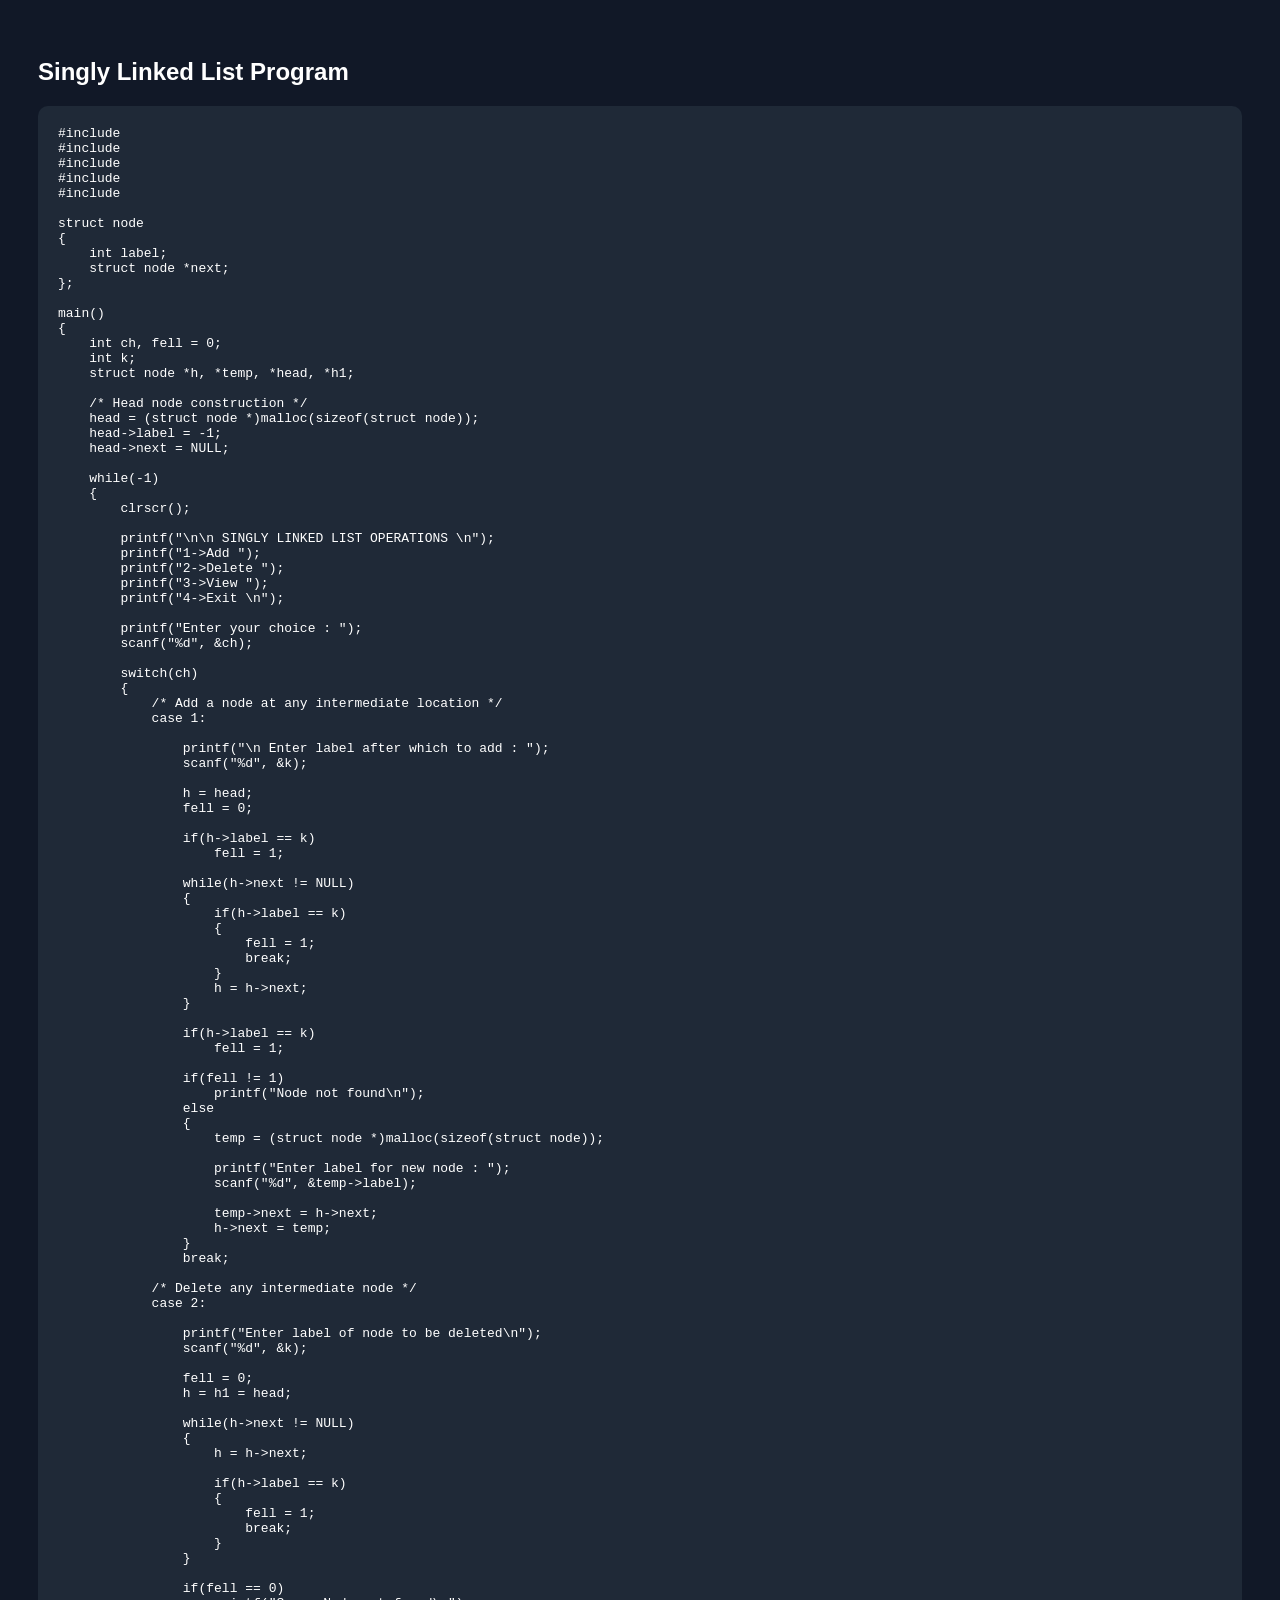
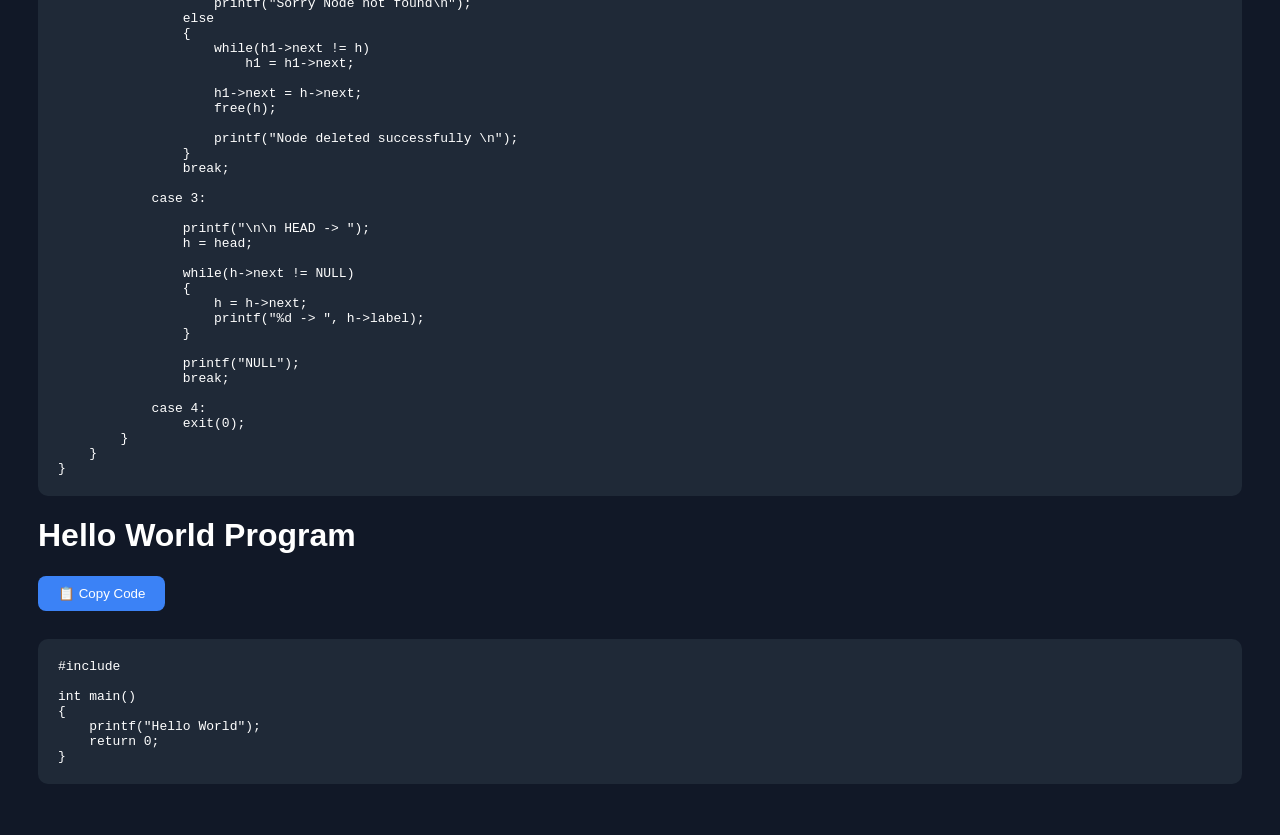
==== program.html @ 0fc1f59b "Update program.html" ====
<!DOCTYPE html>
<html>
<head>
<meta charset="UTF-8">
<title>C Program</title>

<style>
body{
    background:#111827;
    color:white;
    font-family:Arial;
    padding:30px;
}

pre{
    background:#1f2937;
    padding:20px;
    border-radius:10px;
    overflow:auto;
}

button{
    padding:10px 20px;
    background:#3b82f6;
    color:white;
    border:none;
    border-radius:8px;
    cursor:pointer;
    margin-bottom:15px;
}
</style>

</head>

<body>
<h2>Singly Linked List Program</h2>

<pre>
#include <stdio.h>
#include <conio.h>
#include <process.h>
#include <alloc.h>
#include <string.h>

struct node
{
    int label;
    struct node *next;
};

main()
{
    int ch, fell = 0;
    int k;
    struct node *h, *temp, *head, *h1;

    /* Head node construction */
    head = (struct node *)malloc(sizeof(struct node));
    head->label = -1;
    head->next = NULL;

    while(-1)
    {
        clrscr();

        printf("\n\n SINGLY LINKED LIST OPERATIONS \n");
        printf("1->Add ");
        printf("2->Delete ");
        printf("3->View ");
        printf("4->Exit \n");

        printf("Enter your choice : ");
        scanf("%d", &ch);

        switch(ch)
        {
            /* Add a node at any intermediate location */
            case 1:

                printf("\n Enter label after which to add : ");
                scanf("%d", &k);

                h = head;
                fell = 0;

                if(h->label == k)
                    fell = 1;

                while(h->next != NULL)
                {
                    if(h->label == k)
                    {
                        fell = 1;
                        break;
                    }
                    h = h->next;
                }

                if(h->label == k)
                    fell = 1;

                if(fell != 1)
                    printf("Node not found\n");
                else
                {
                    temp = (struct node *)malloc(sizeof(struct node));

                    printf("Enter label for new node : ");
                    scanf("%d", &temp->label);

                    temp->next = h->next;
                    h->next = temp;
                }
                break;

            /* Delete any intermediate node */
            case 2:

                printf("Enter label of node to be deleted\n");
                scanf("%d", &k);

                fell = 0;
                h = h1 = head;

                while(h->next != NULL)
                {
                    h = h->next;

                    if(h->label == k)
                    {
                        fell = 1;
                        break;
                    }
                }

                if(fell == 0)
                    printf("Sorry Node not found\n");
                else
                {
                    while(h1->next != h)
                        h1 = h1->next;

                    h1->next = h->next;
                    free(h);

                    printf("Node deleted successfully \n");
                }
                break;

            case 3:

                printf("\n\n HEAD -> ");
                h = head;

                while(h->next != NULL)
                {
                    h = h->next;
                    printf("%d -> ", h->label);
                }

                printf("NULL");
                break;

            case 4:
                exit(0);
        }
    }
}
</pre>
<h1>Hello World Program</h1>

<button onclick="copyCode()">📋 Copy Code</button>

<pre id="code">
#include<stdio.h>

int main()
{
    printf("Hello World");
    return 0;
}
</pre>

<script>
function copyCode(){
    let text=document.getElementById("code").innerText;
    navigator.clipboard.writeText(text);
    alert("Code Copied!");
}
</script>

</body>
</html>
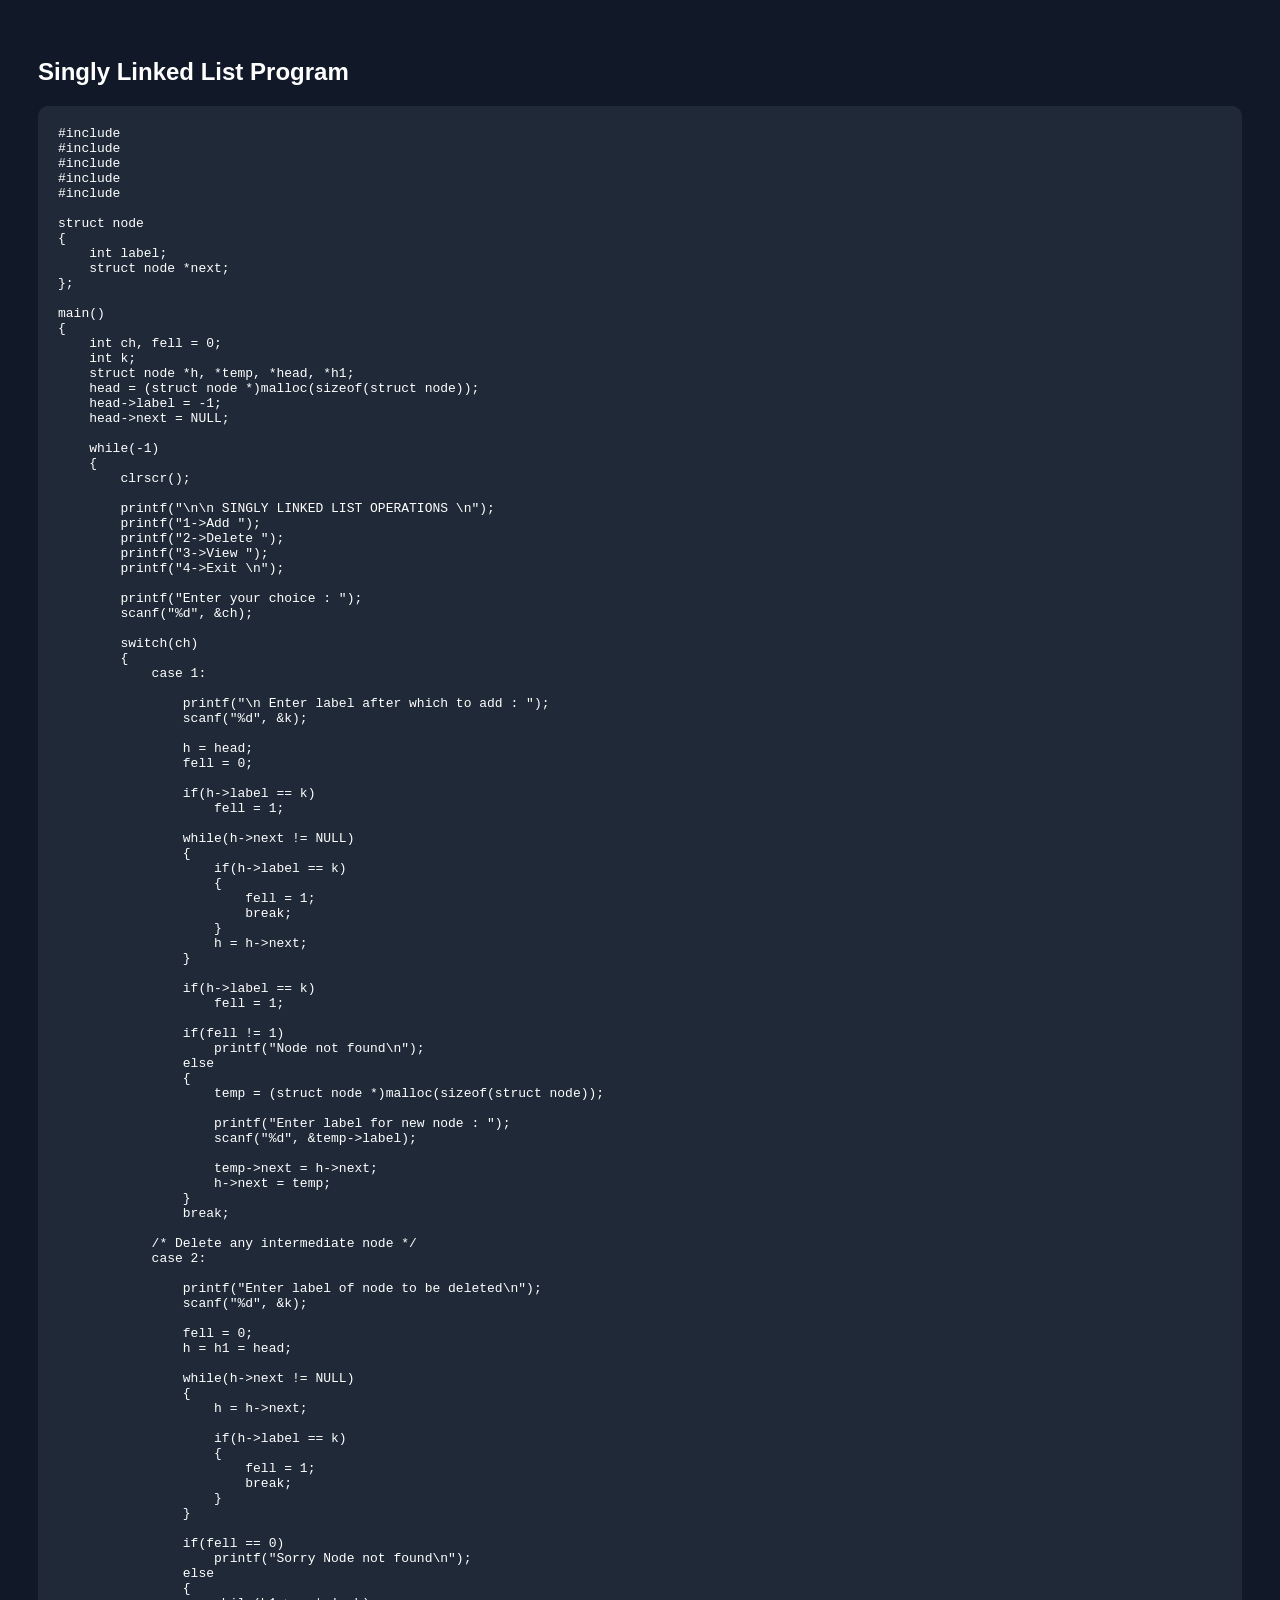
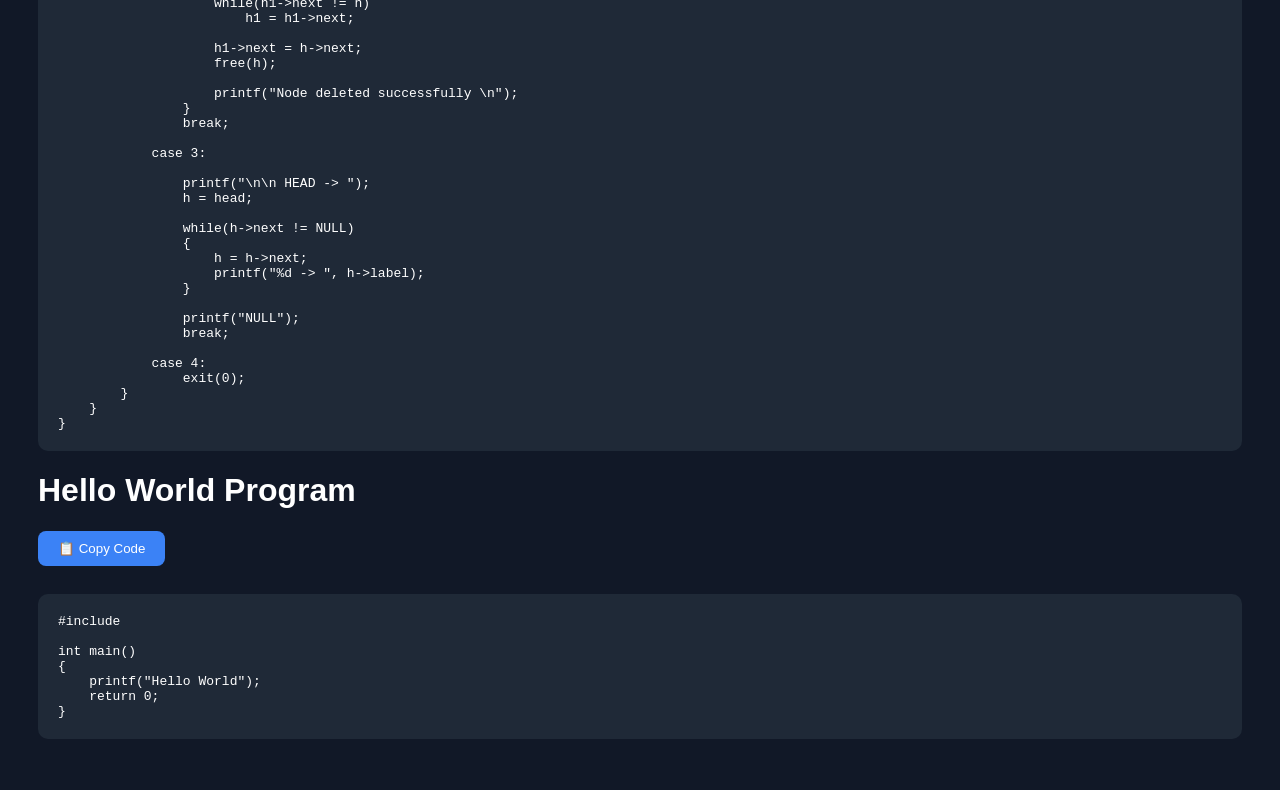
==== commit 862772ac: "Update program.html" ====
--- a/program.html
+++ b/program.html
@@ -53,8 +53,6 @@
     int ch, fell = 0;
     int k;
     struct node *h, *temp, *head, *h1;
-
-    /* Head node construction */
     head = (struct node *)malloc(sizeof(struct node));
     head->label = -1;
     head->next = NULL;
@@ -74,7 +72,6 @@
 
         switch(ch)
         {
-            /* Add a node at any intermediate location */
             case 1:
 
                 printf("\n Enter label after which to add : ");
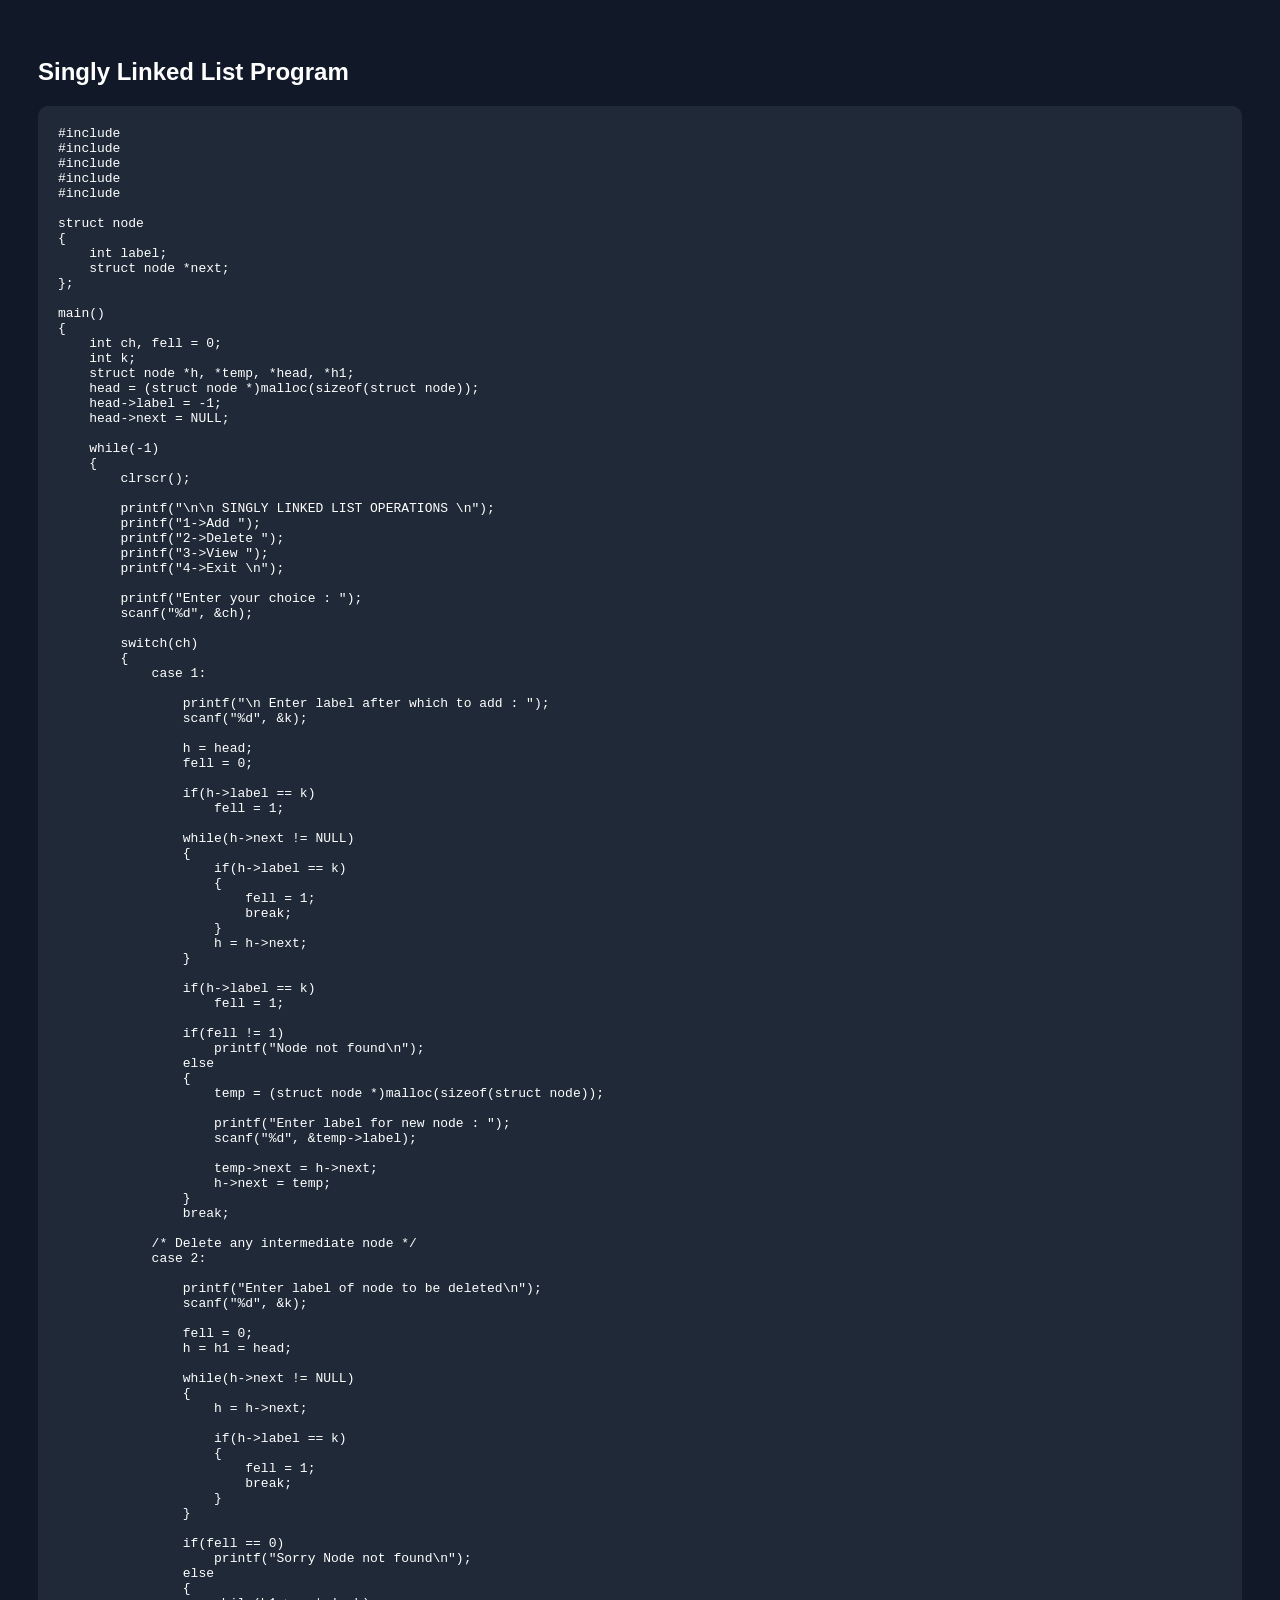
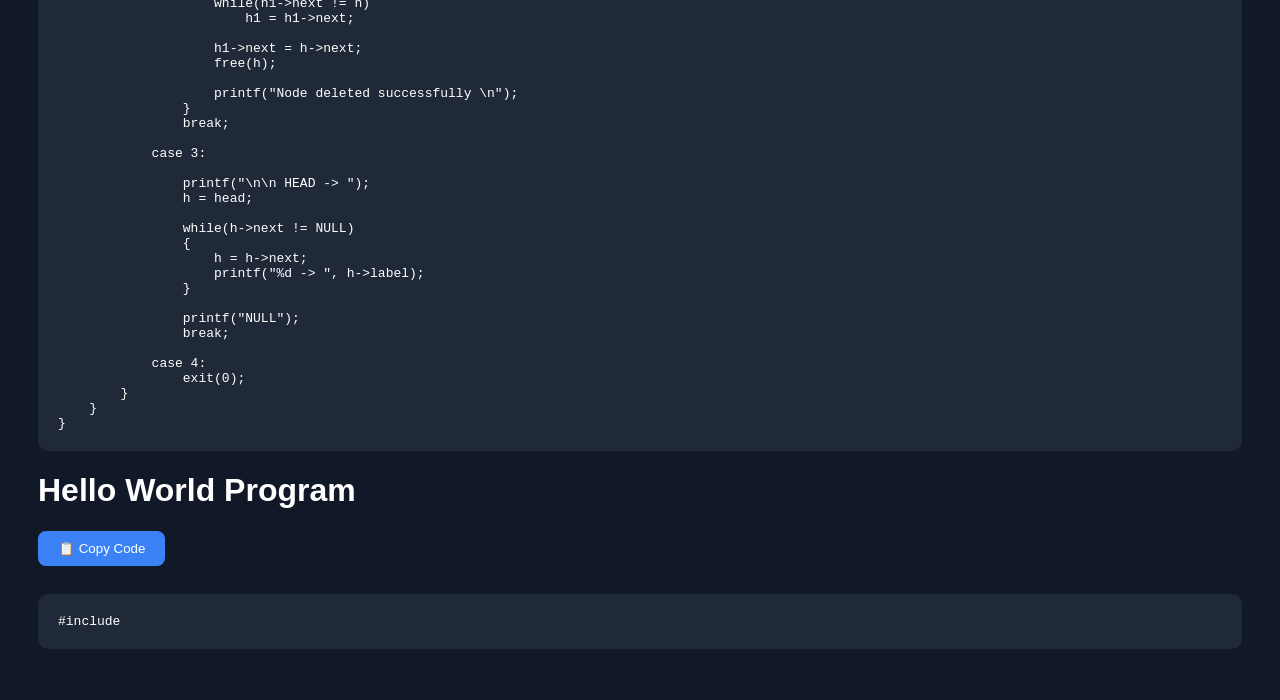
==== commit 14e9fcd5: "Update program.html" ====
--- a/program.html
+++ b/program.html
@@ -170,12 +170,6 @@
 
 <pre id="code">
 #include<stdio.h>
-
-int main()
-{
-    printf("Hello World");
-    return 0;
-}
 </pre>
 
 <script>
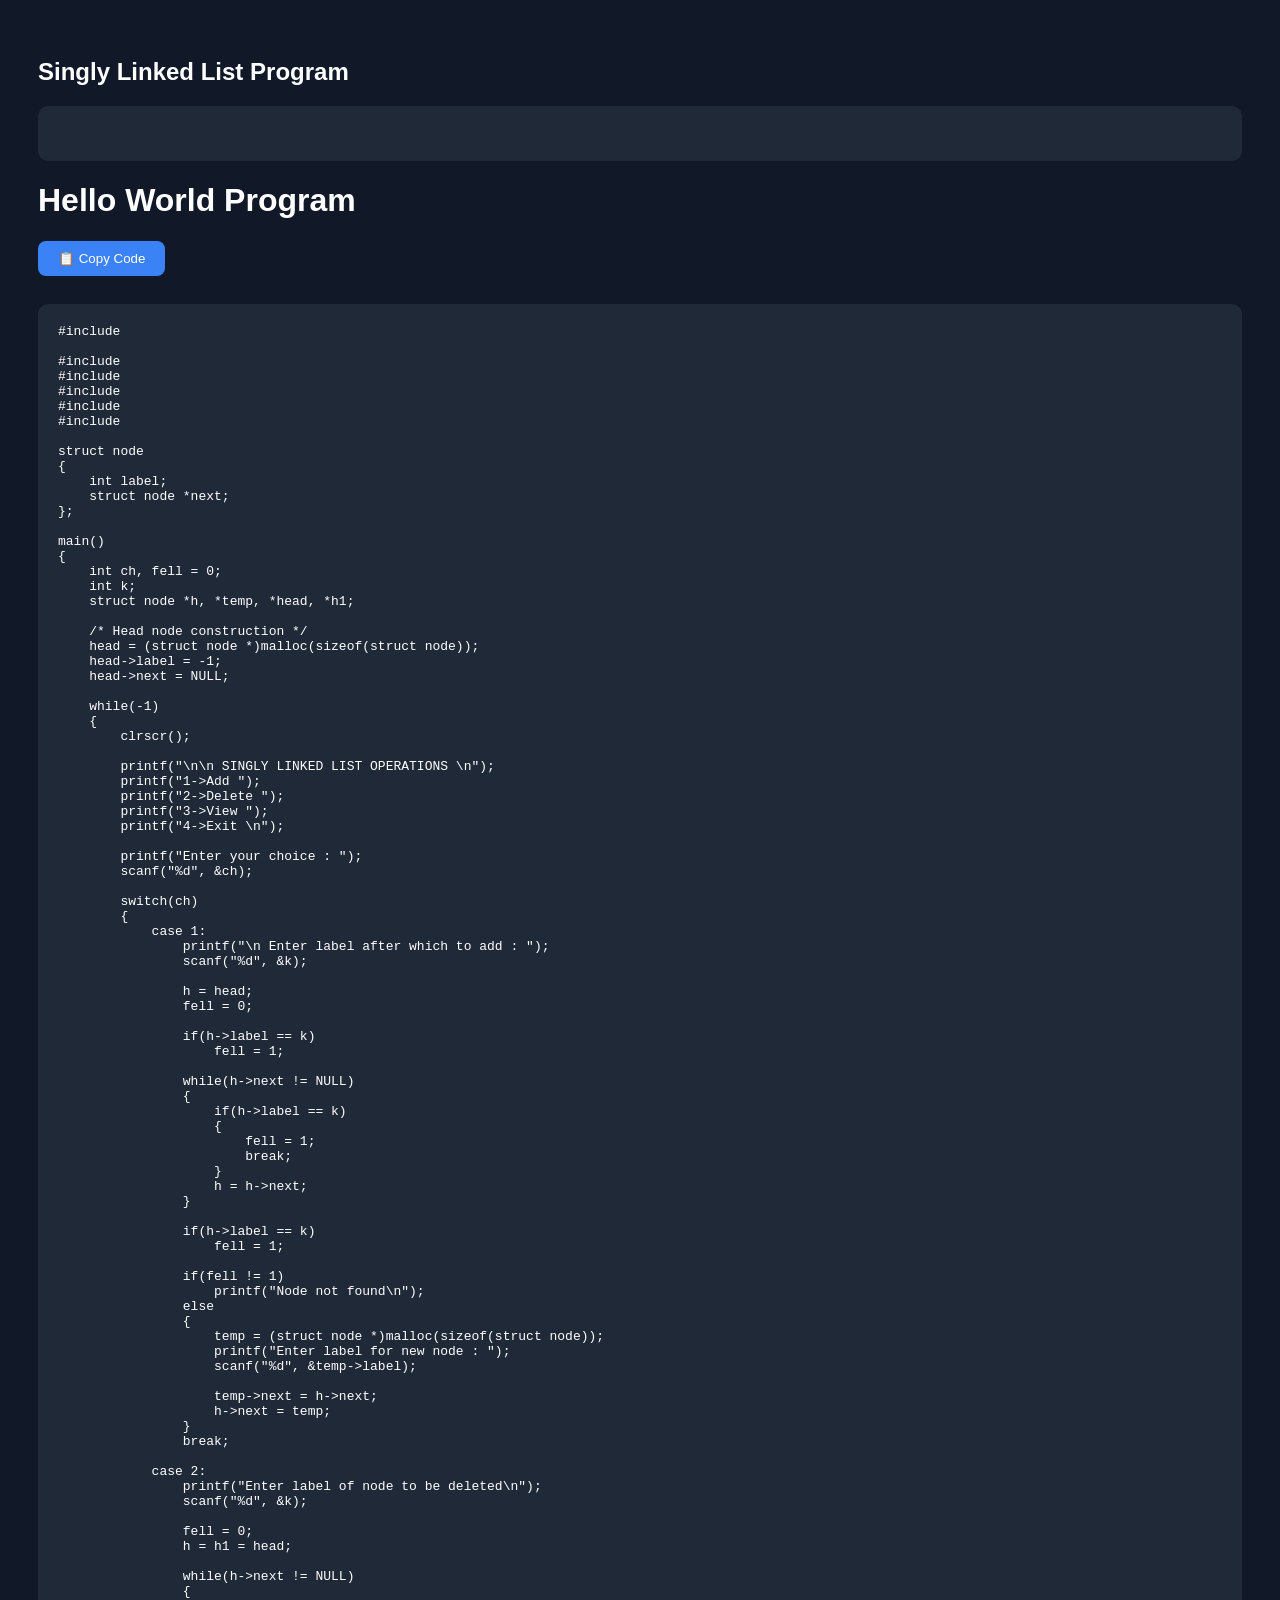
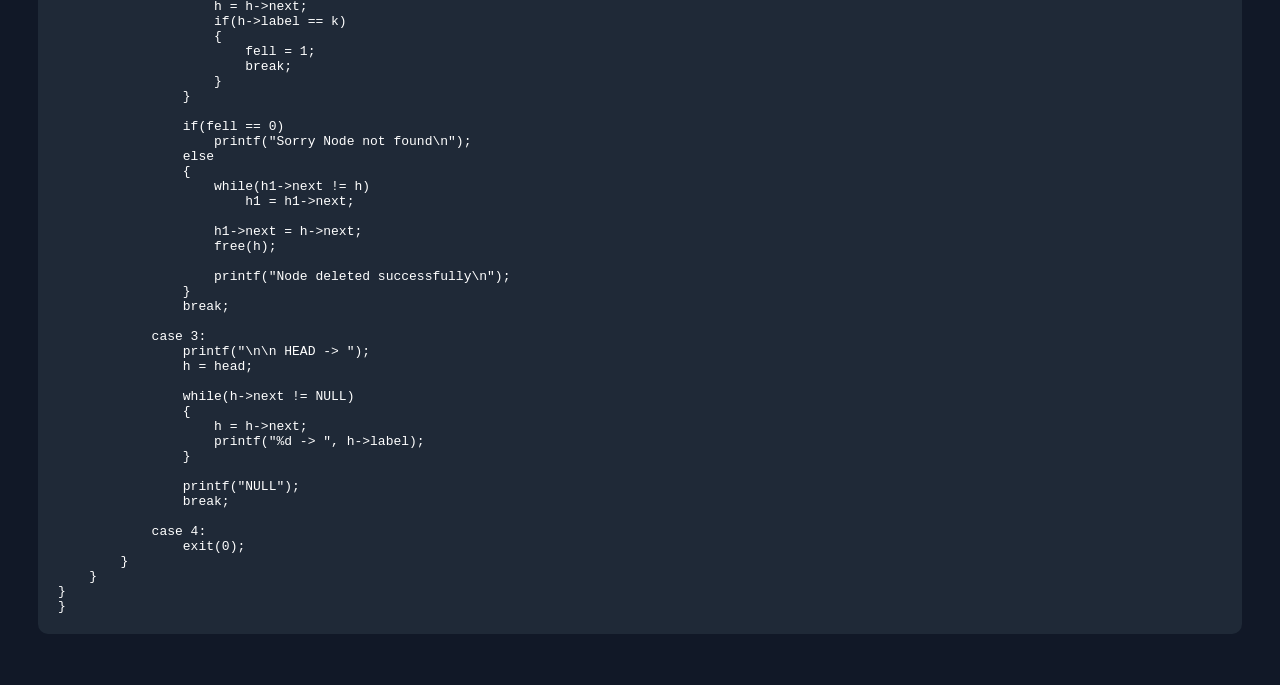
==== commit 6f2410b8: "Update program.html" ====
--- a/program.html
+++ b/program.html
@@ -36,6 +36,15 @@
 <h2>Singly Linked List Program</h2>
 
 <pre>
+
+</pre>
+<h1>Hello World Program</h1>
+
+<button onclick="copyCode()">📋 Copy Code</button>
+
+<pre id="code">
+#include<stdio.h>
+
 #include <stdio.h>
 #include <conio.h>
 #include <process.h>
@@ -53,6 +62,8 @@
     int ch, fell = 0;
     int k;
     struct node *h, *temp, *head, *h1;
+
+    /* Head node construction */
     head = (struct node *)malloc(sizeof(struct node));
     head->label = -1;
     head->next = NULL;
@@ -73,7 +84,6 @@
         switch(ch)
         {
             case 1:
-
                 printf("\n Enter label after which to add : ");
                 scanf("%d", &k);
 
@@ -101,7 +111,6 @@
                 else
                 {
                     temp = (struct node *)malloc(sizeof(struct node));
-
                     printf("Enter label for new node : ");
                     scanf("%d", &temp->label);
 
@@ -110,9 +119,7 @@
                 }
                 break;
 
-            /* Delete any intermediate node */
             case 2:
-
                 printf("Enter label of node to be deleted\n");
                 scanf("%d", &k);
 
@@ -122,7 +129,6 @@
                 while(h->next != NULL)
                 {
                     h = h->next;
-
                     if(h->label == k)
                     {
                         fell = 1;
@@ -140,12 +146,11 @@
                     h1->next = h->next;
                     free(h);
 
-                    printf("Node deleted successfully \n");
+                    printf("Node deleted successfully\n");
                 }
                 break;
 
             case 3:
-
                 printf("\n\n HEAD -> ");
                 h = head;
 
@@ -163,13 +168,7 @@
         }
     }
 }
-</pre>
-<h1>Hello World Program</h1>
-
-<button onclick="copyCode()">📋 Copy Code</button>
-
-<pre id="code">
-#include<stdio.h>
+}
 </pre>
 
 <script>
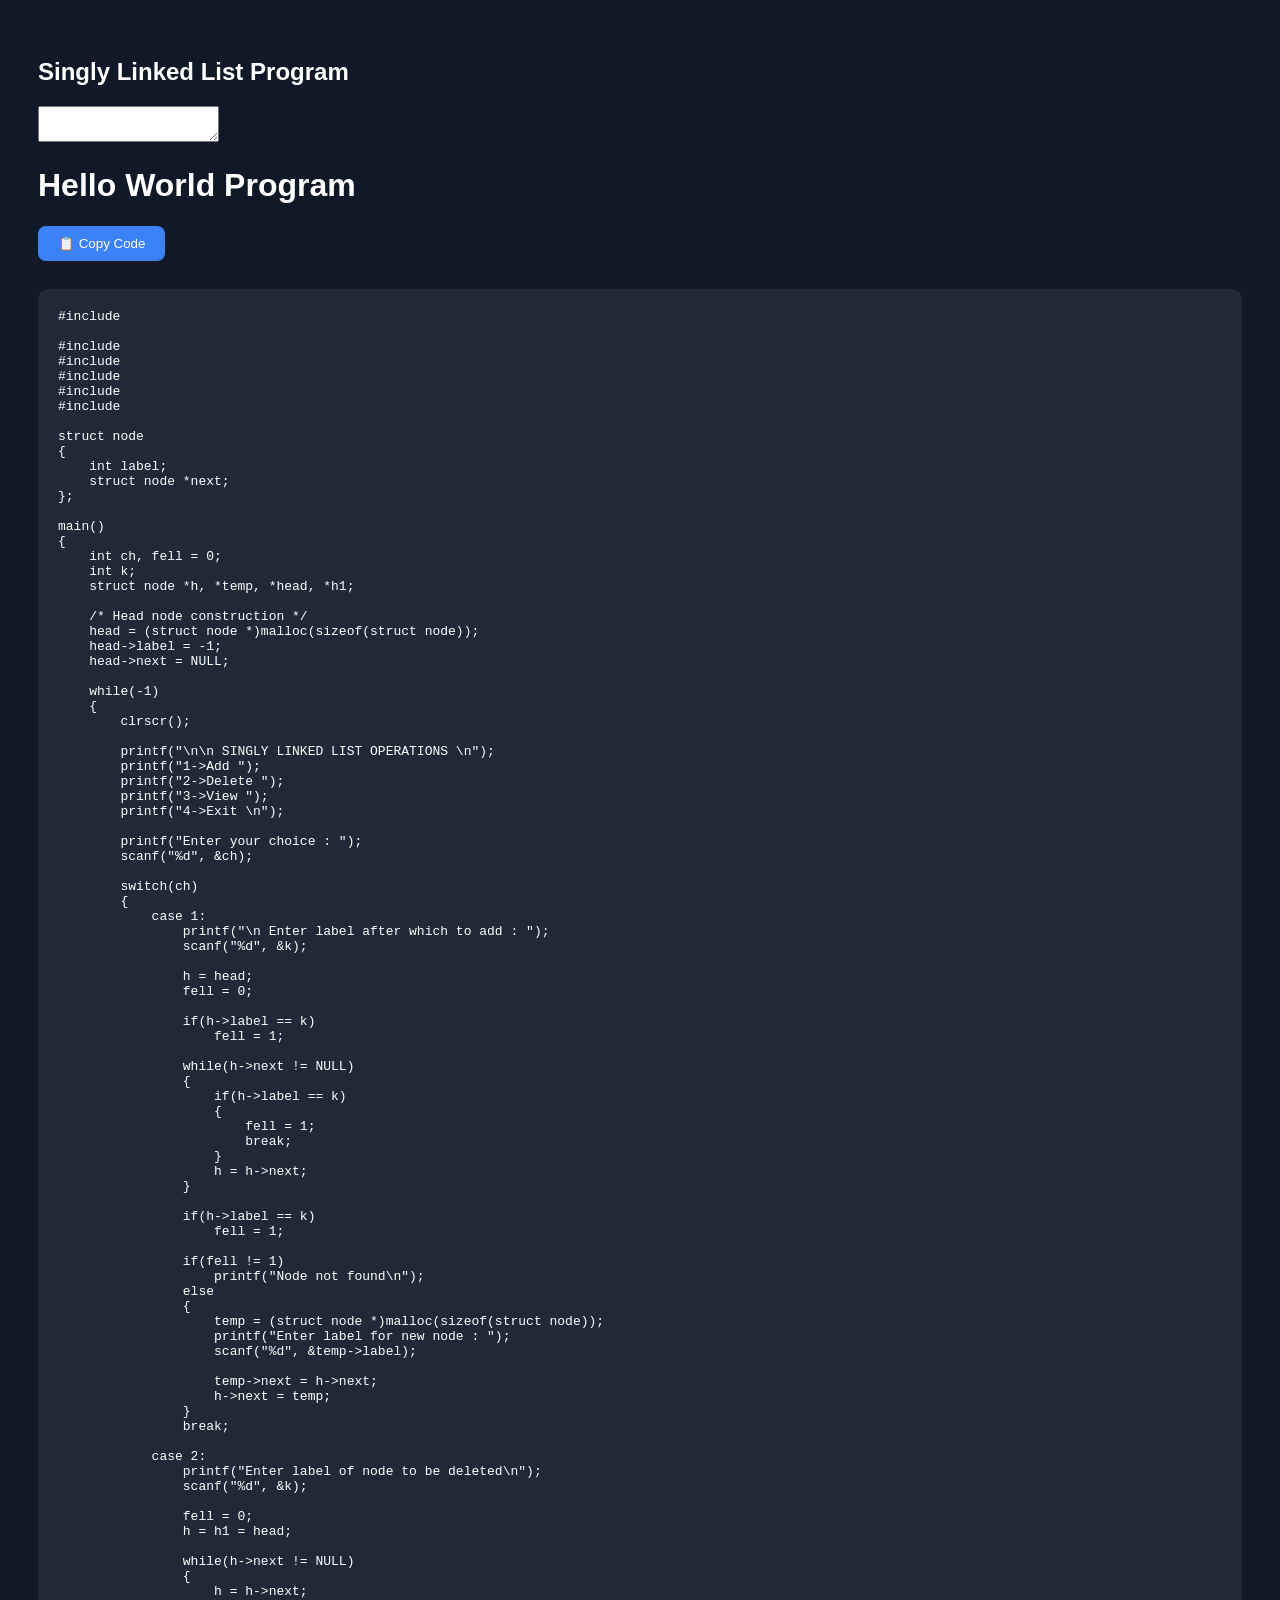
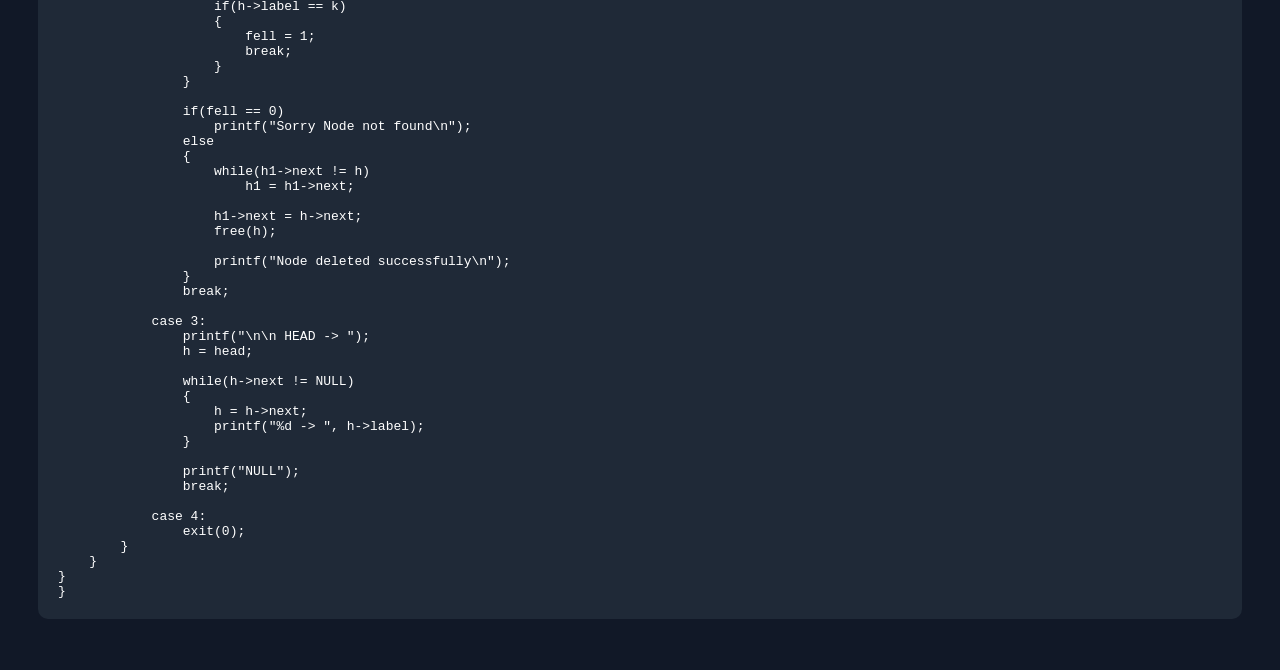
==== commit 2204ae2a: "Update program.html" ====
--- a/program.html
+++ b/program.html
@@ -35,9 +35,9 @@
 <body>
 <h2>Singly Linked List Program</h2>
 
-<pre>
+<textarea>
 
-</pre>
+</textarea>
 <h1>Hello World Program</h1>
 
 <button onclick="copyCode()">📋 Copy Code</button>
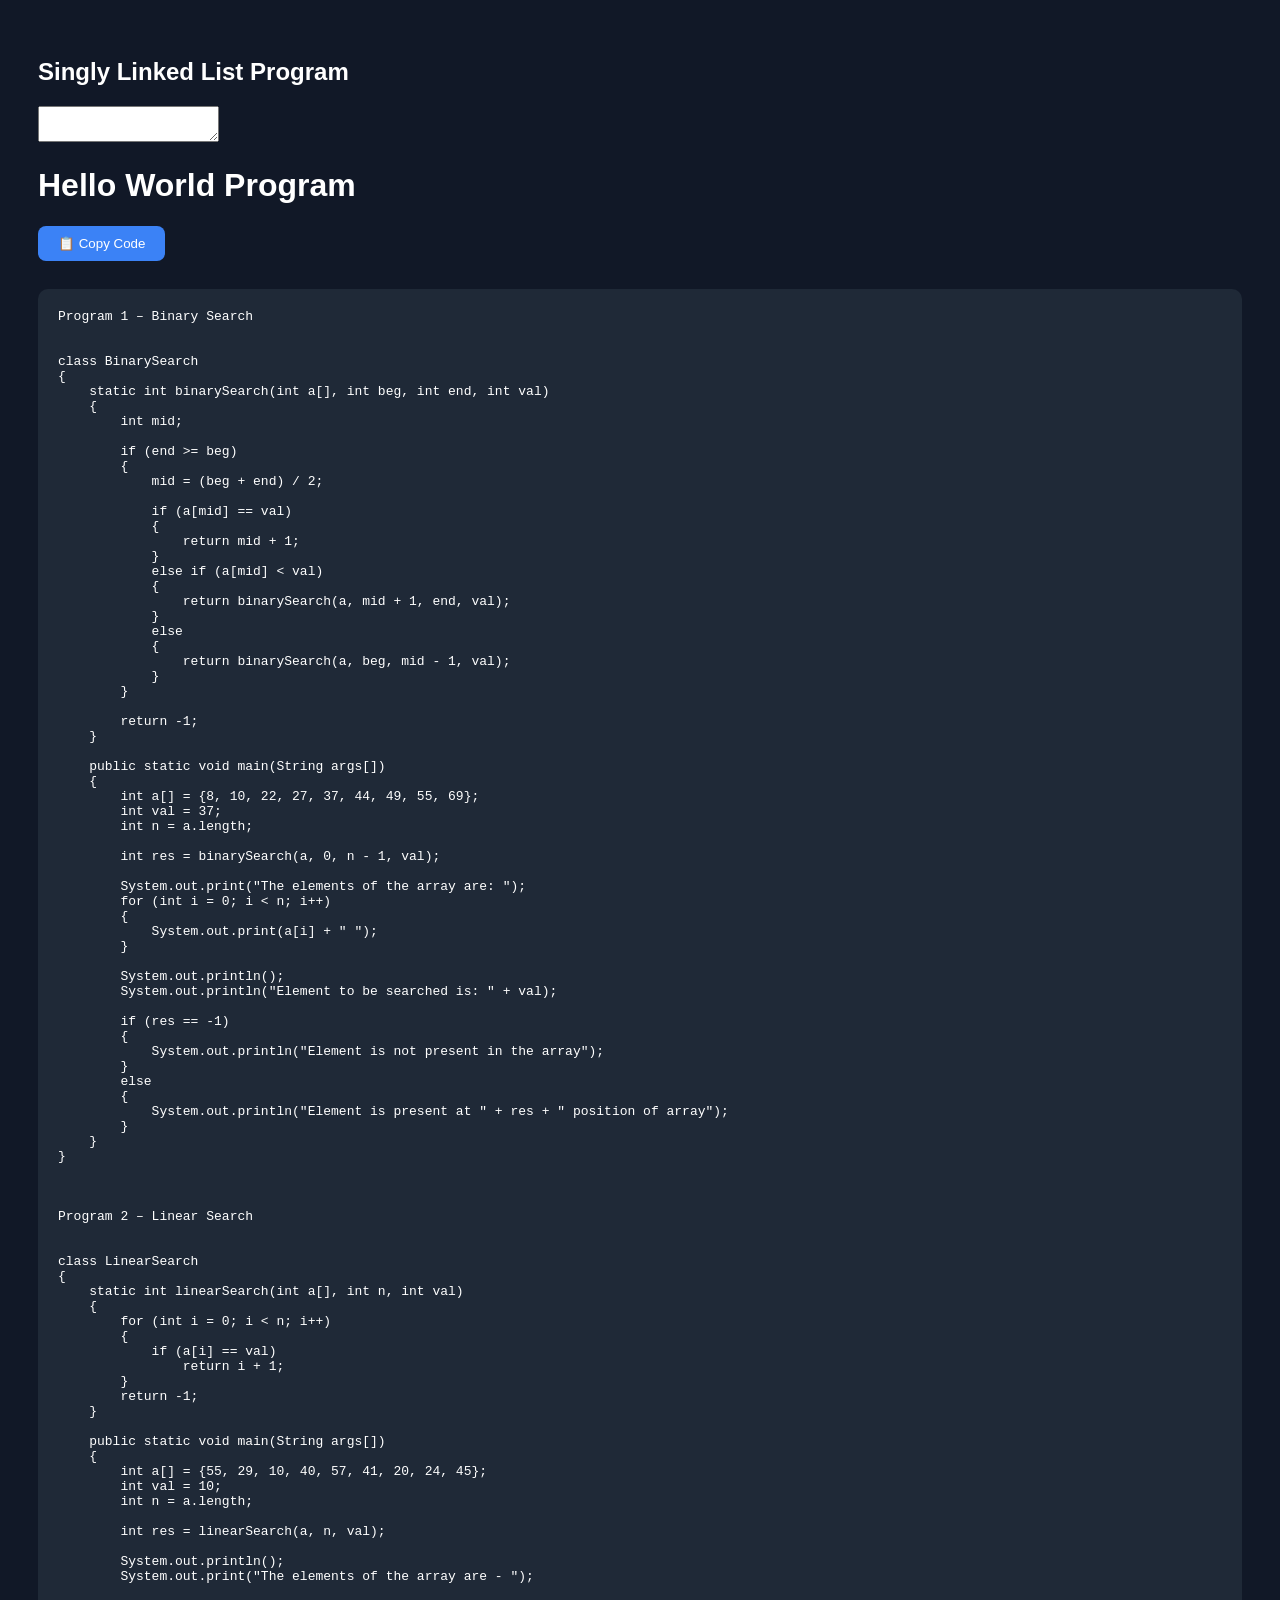
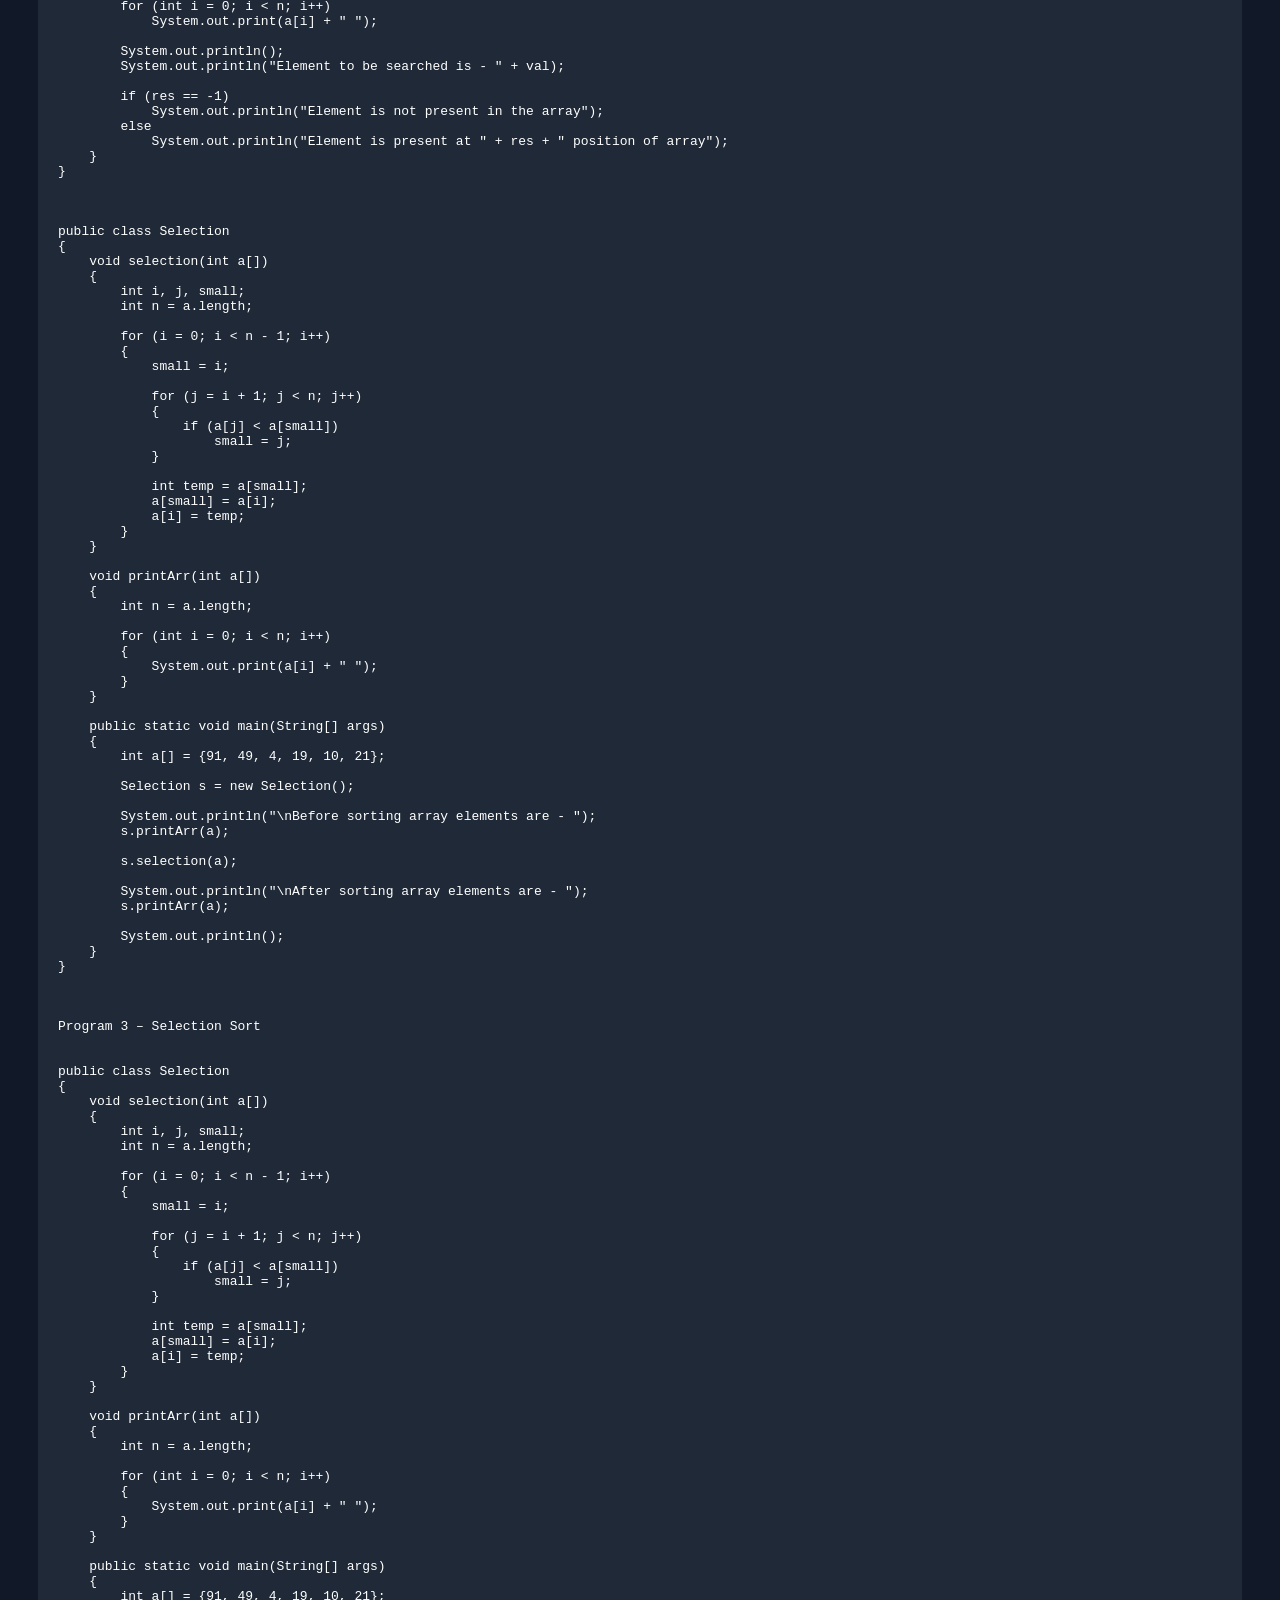
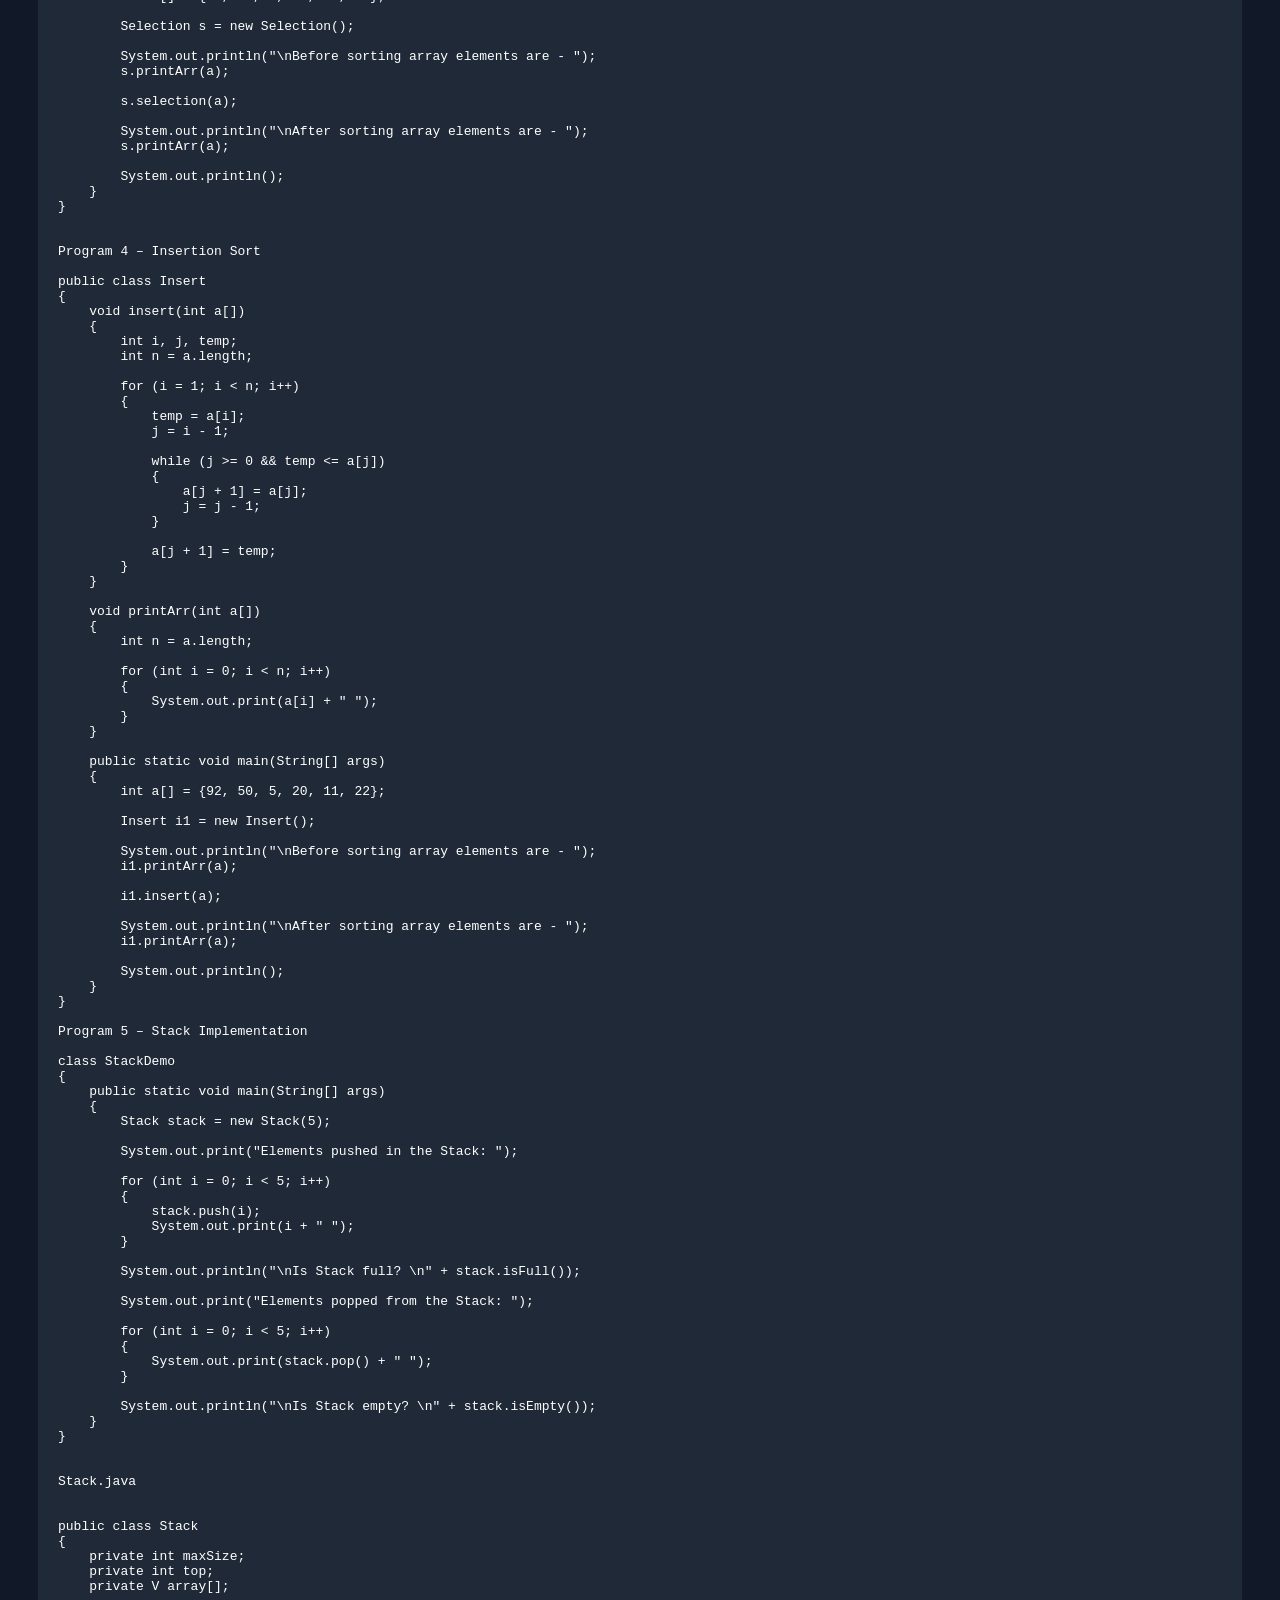
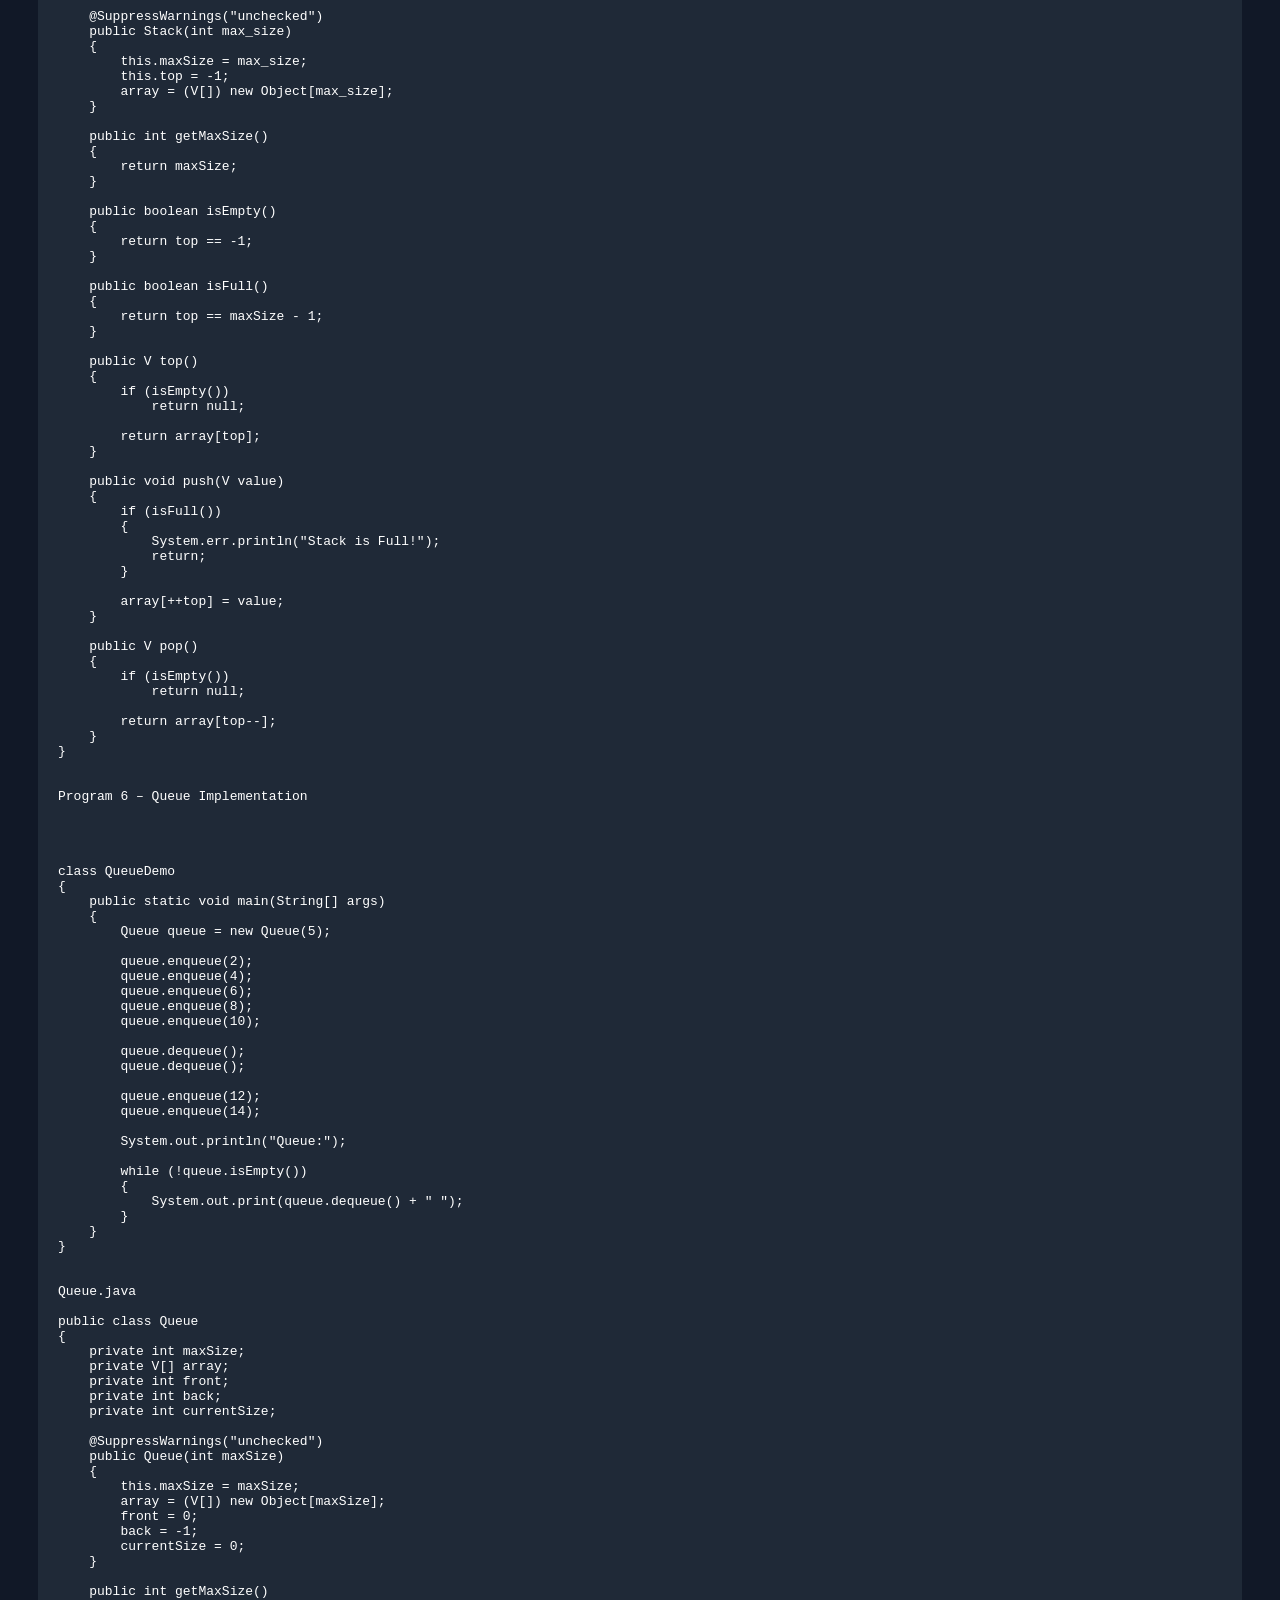
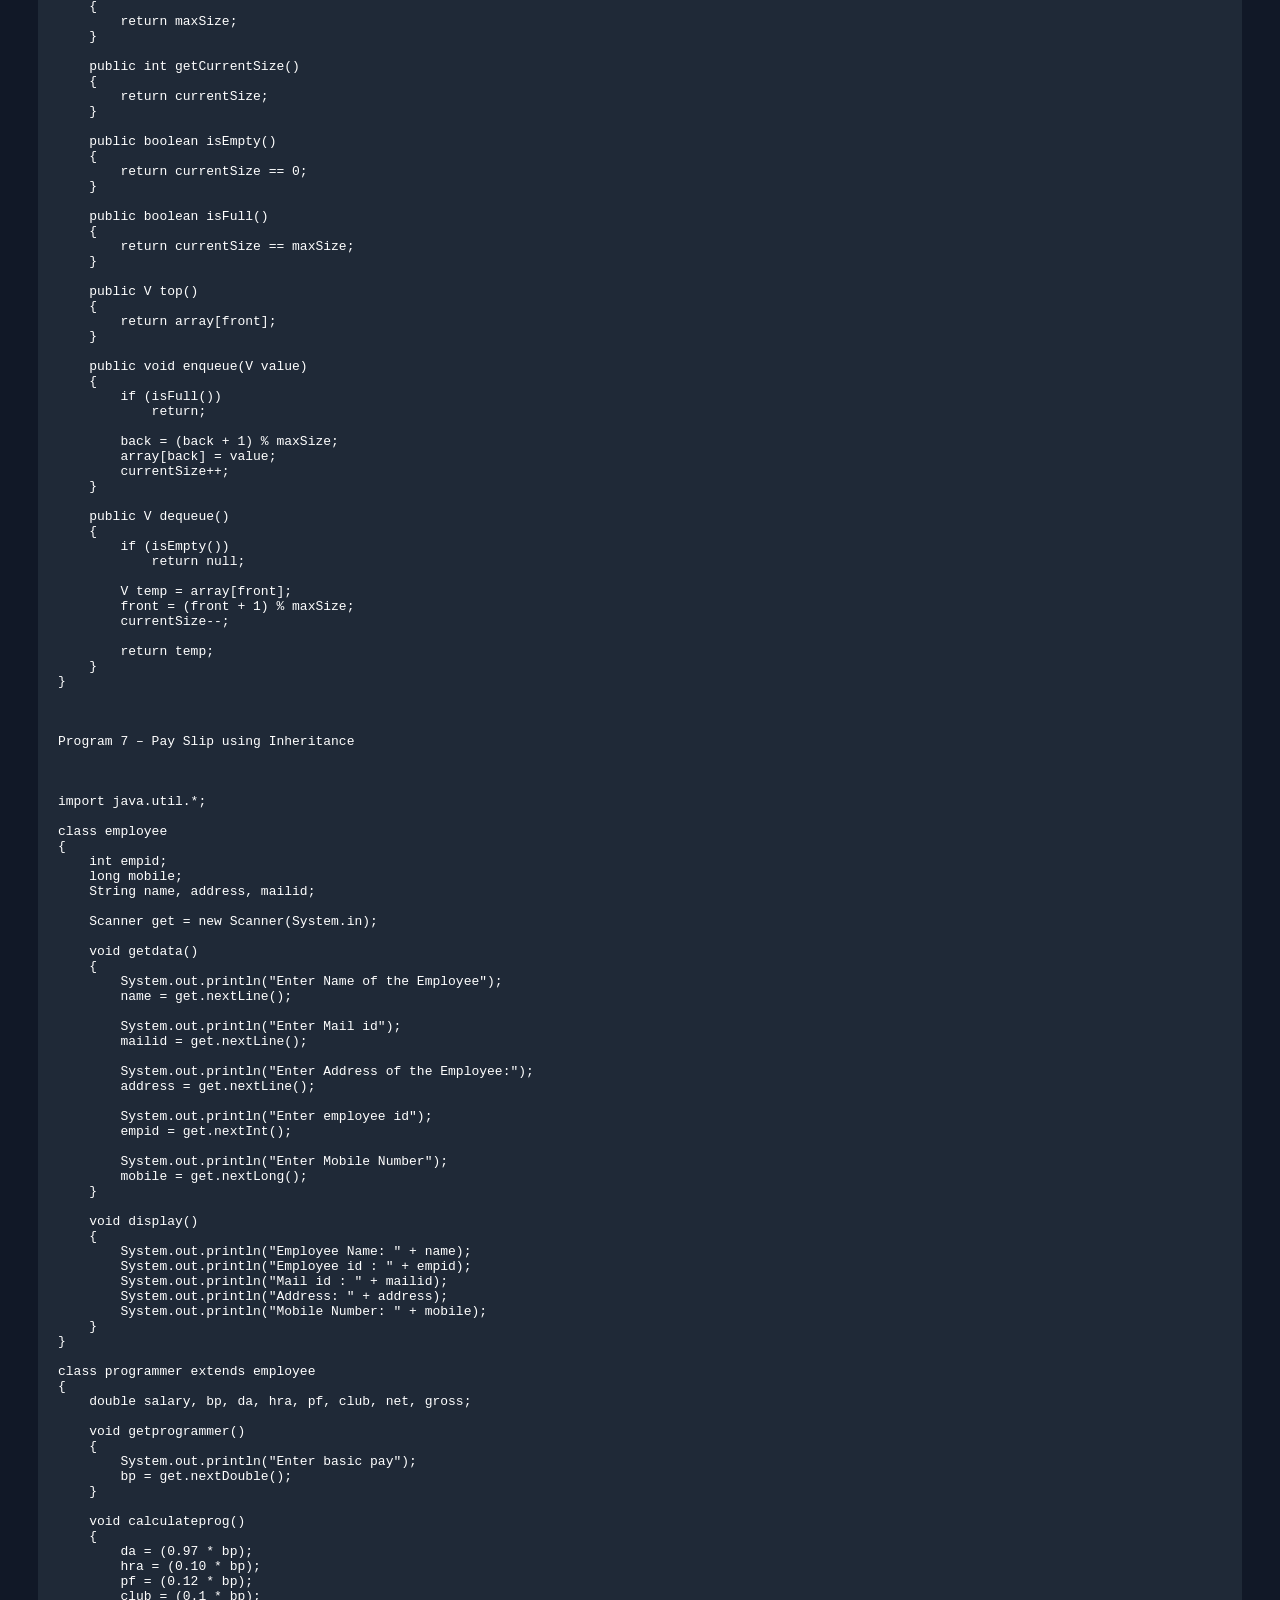
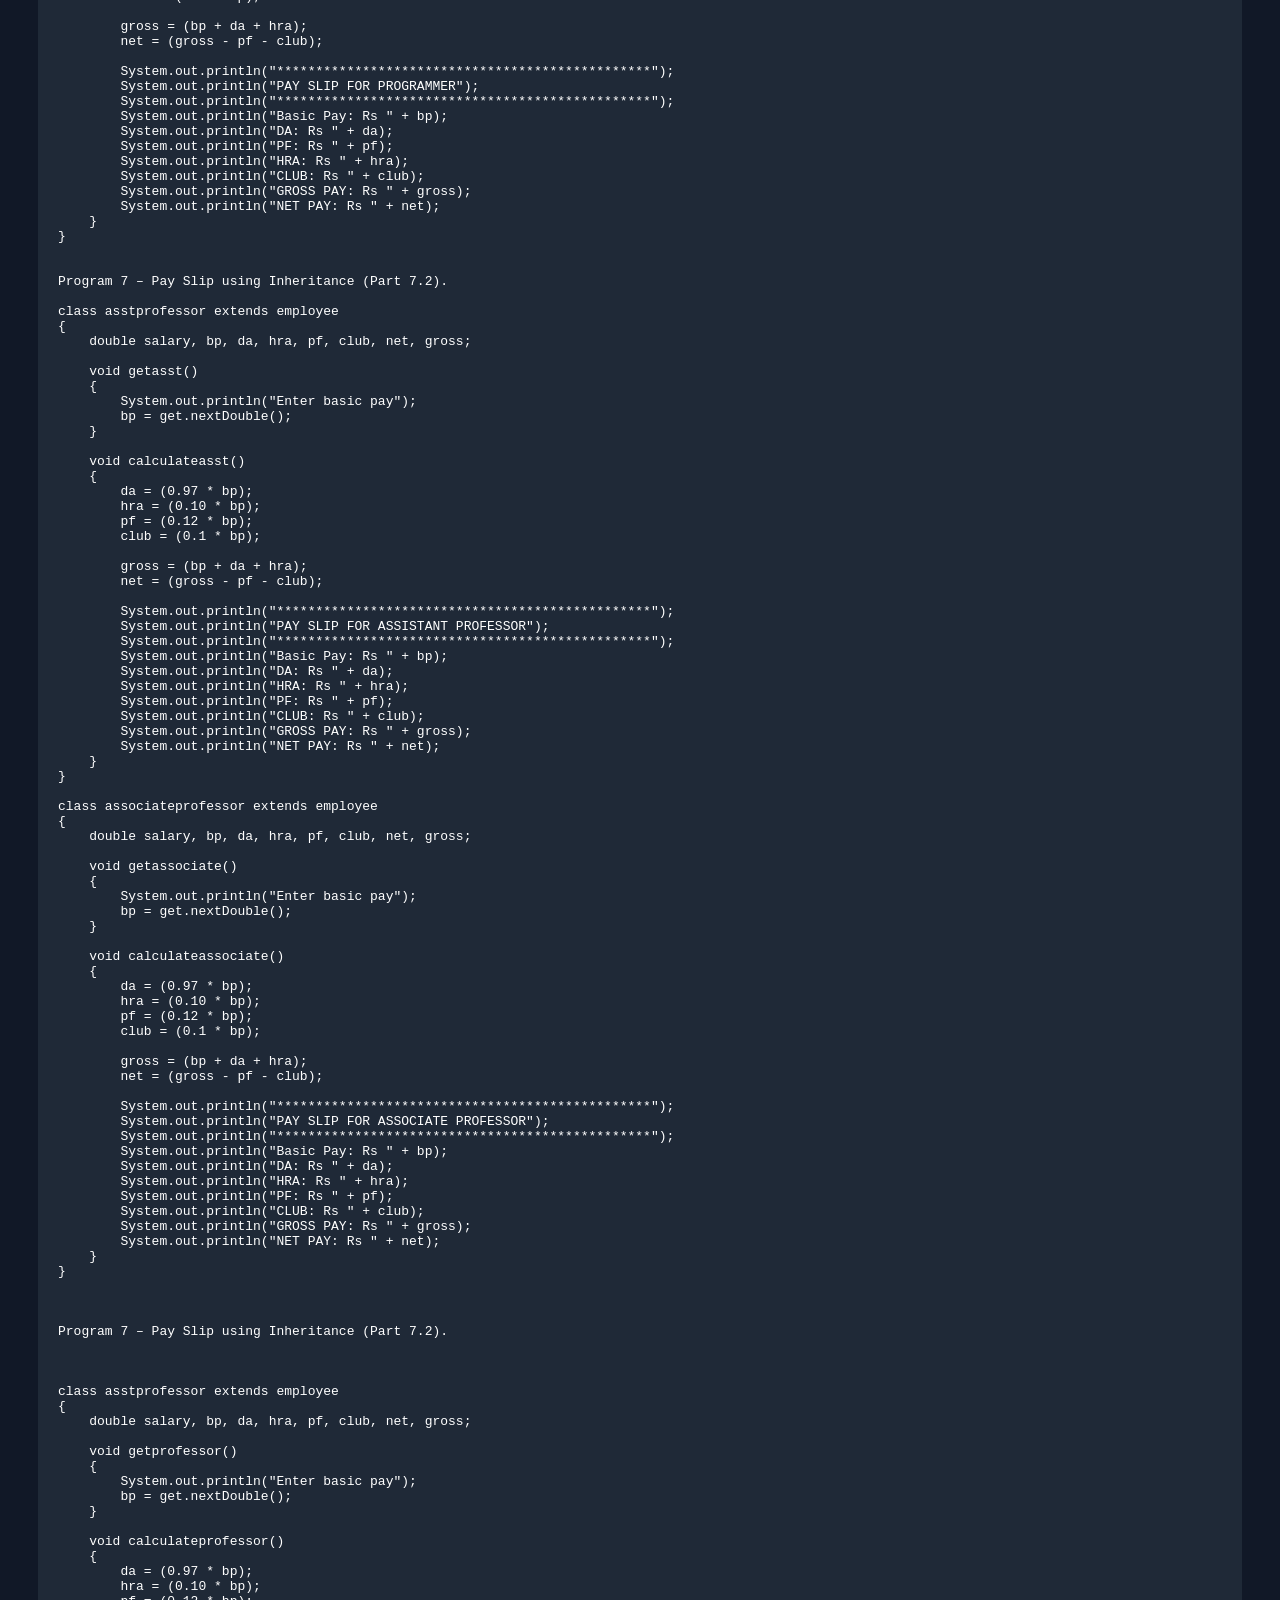
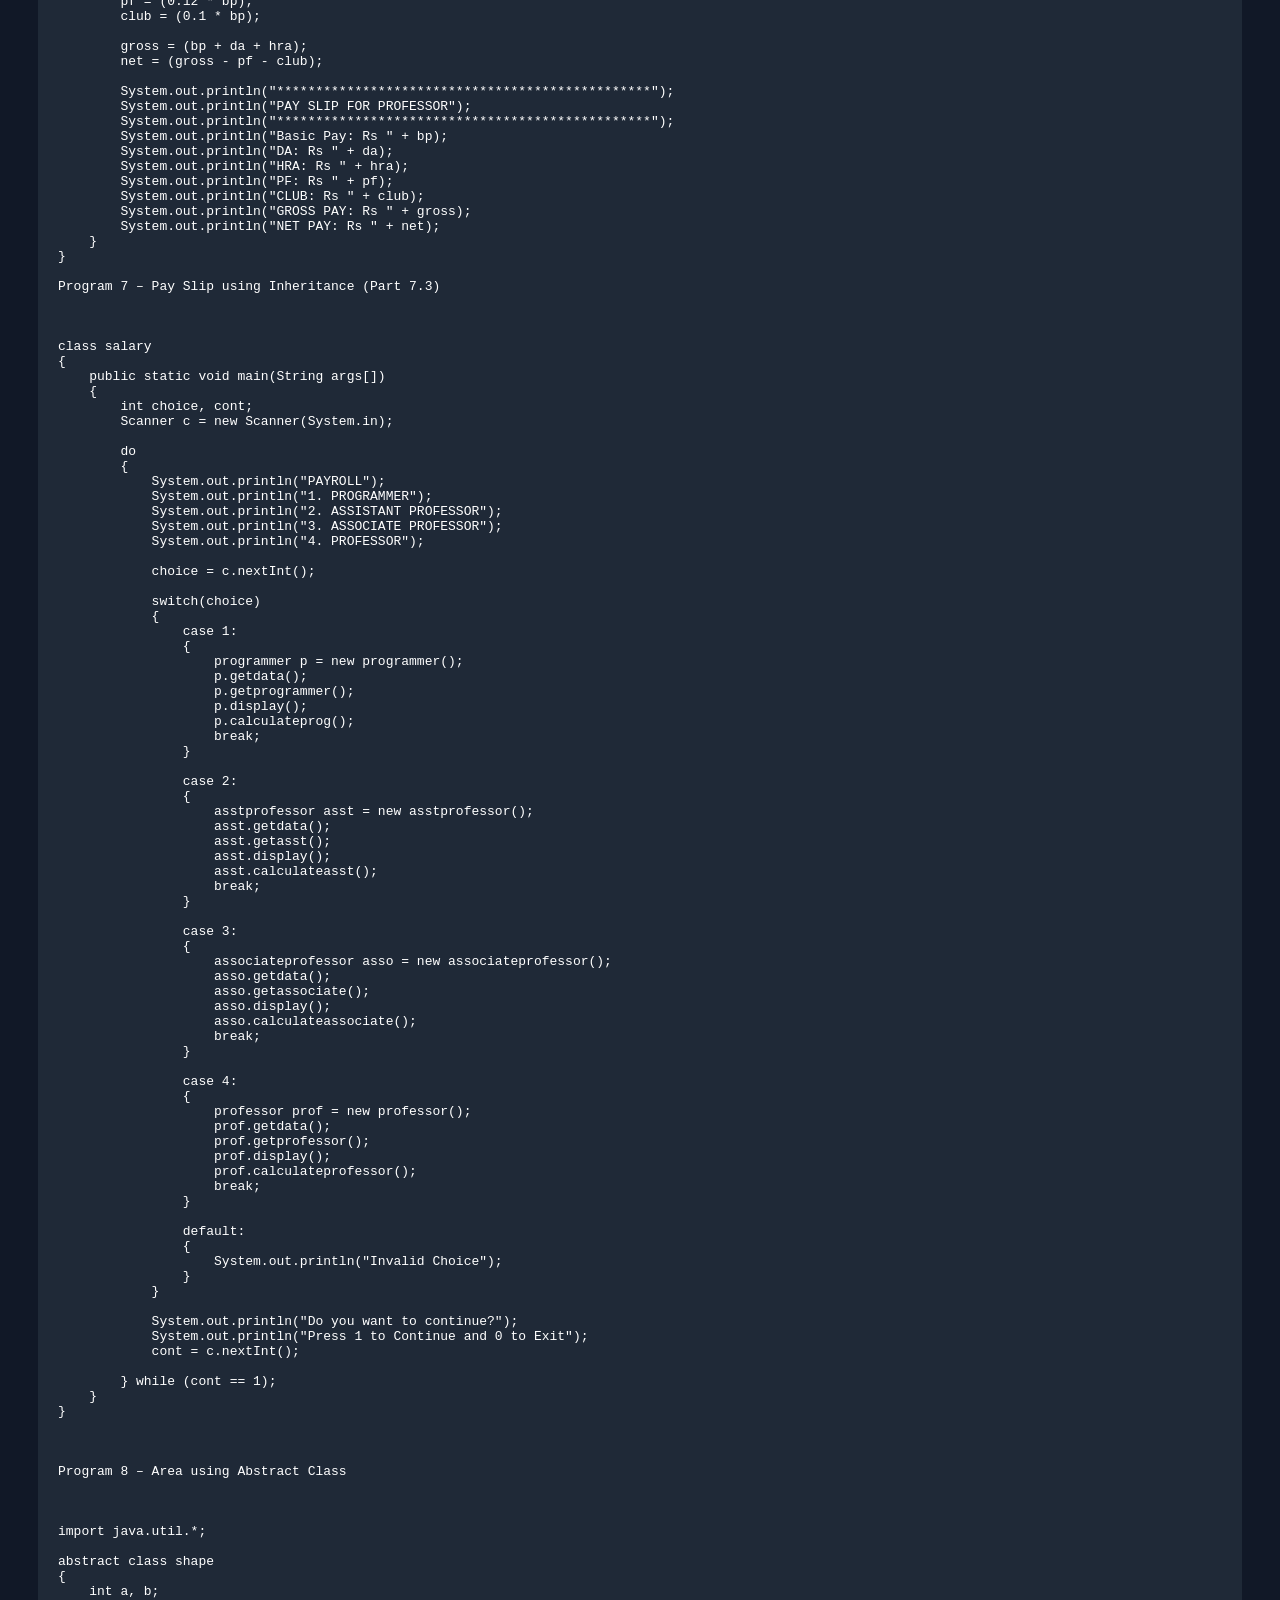
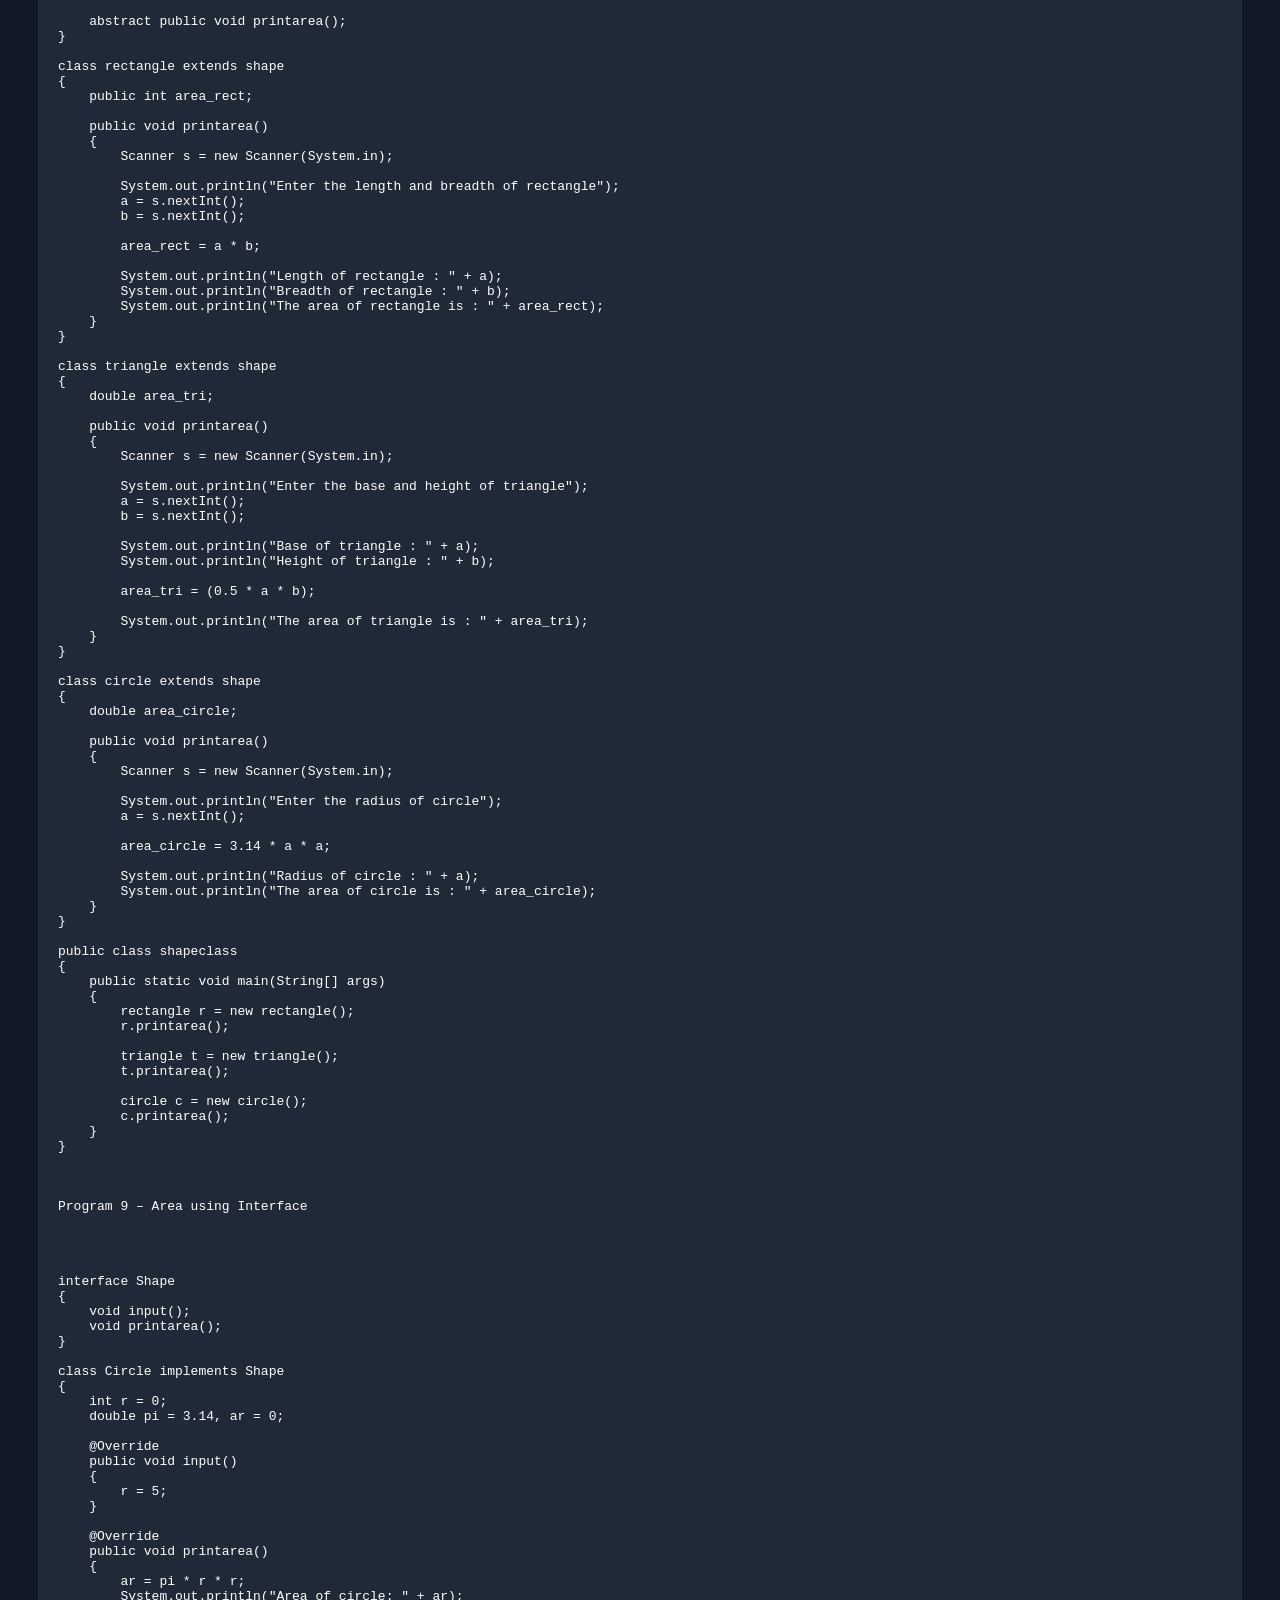
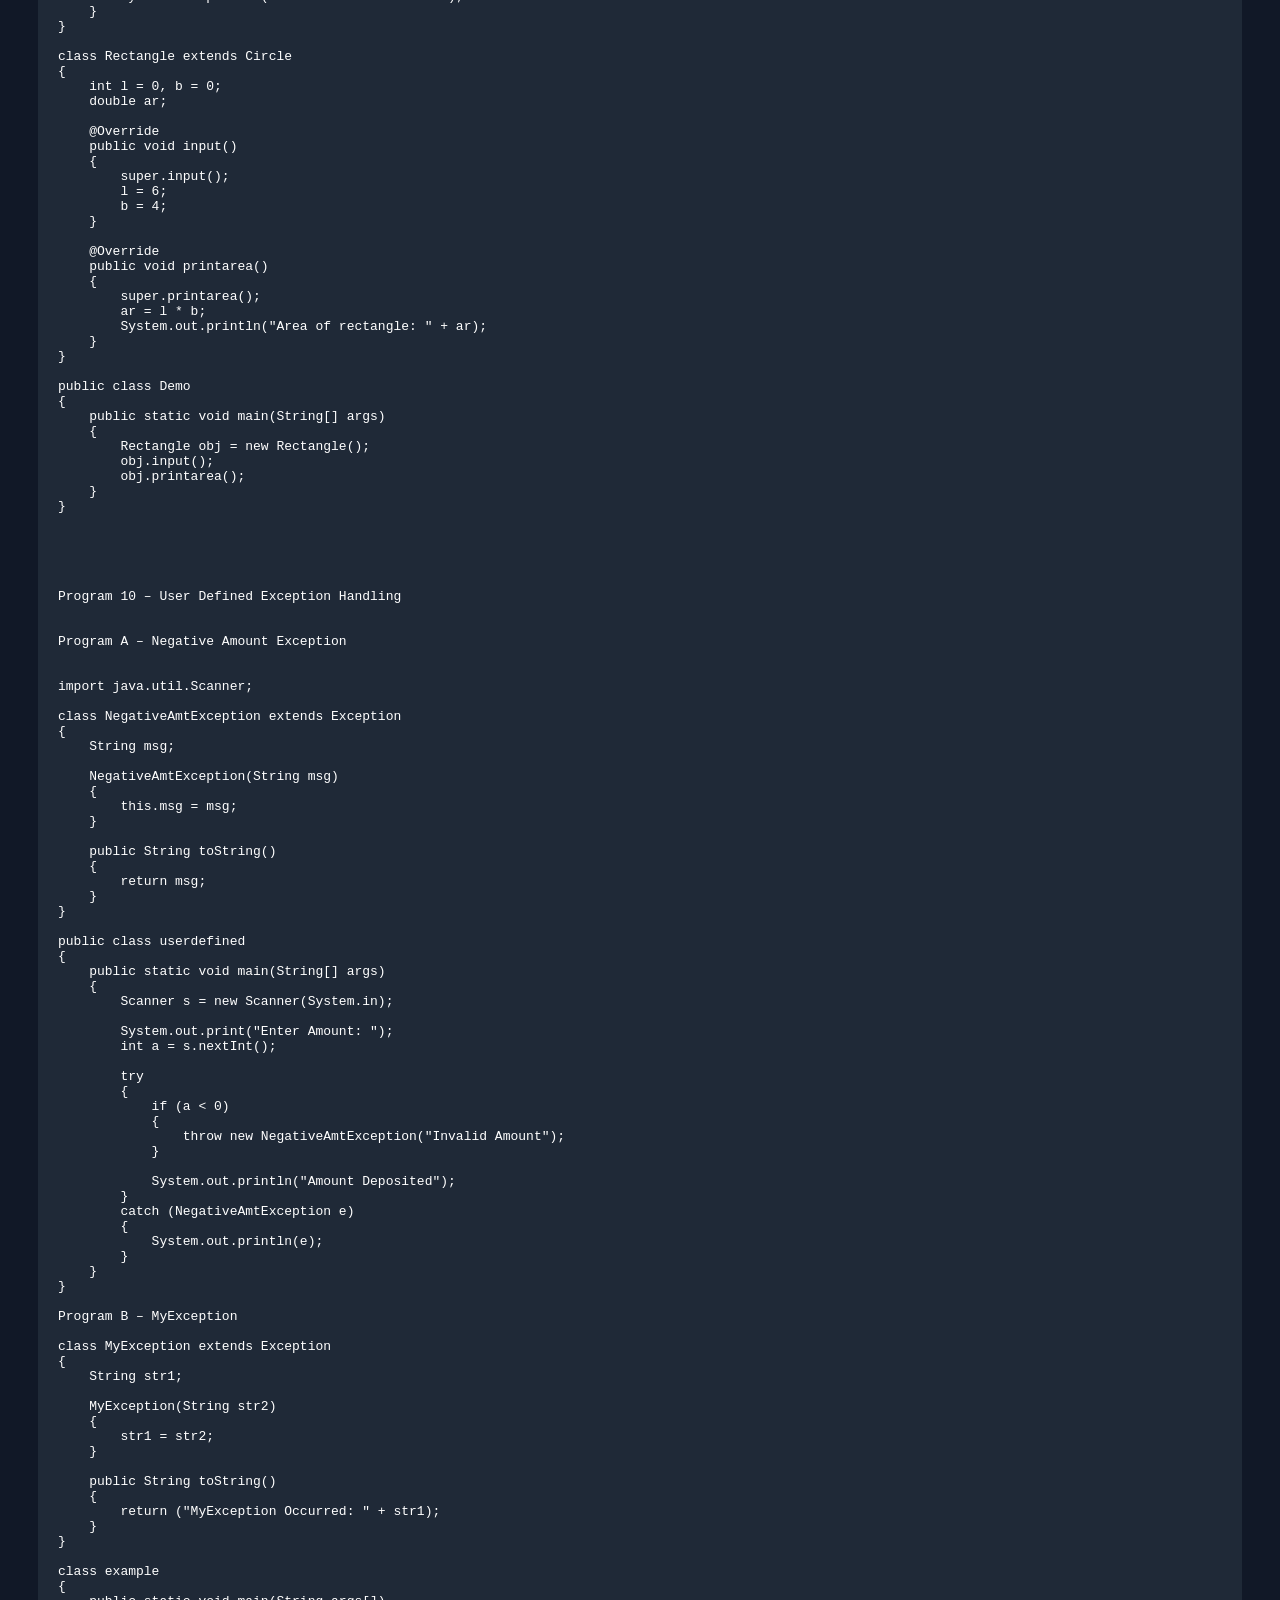
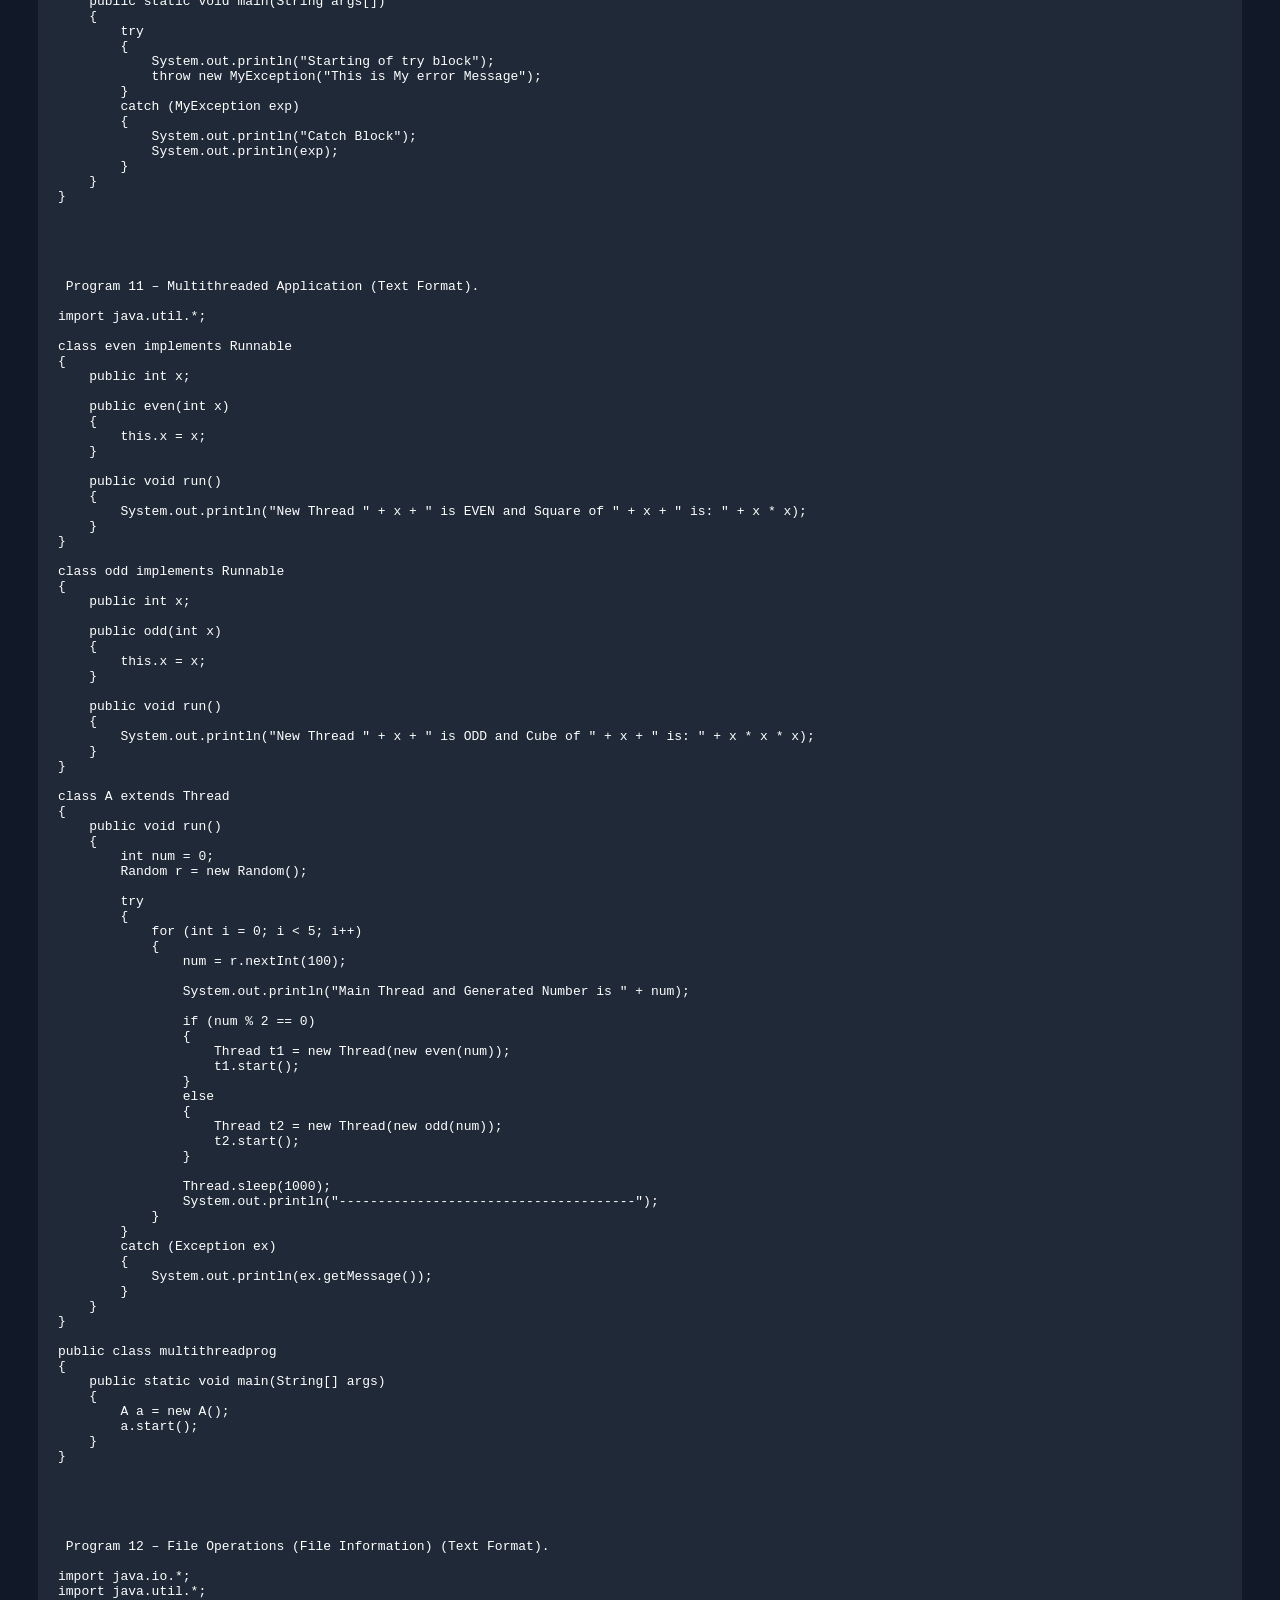
==== commit 64d5dd76: "Update program.html" ====
--- a/program.html
+++ b/program.html
@@ -43,132 +43,1394 @@
 <button onclick="copyCode()">📋 Copy Code</button>
 
 <pre id="code">
-#include<stdio.h>
-
-#include <stdio.h>
-#include <conio.h>
-#include <process.h>
-#include <alloc.h>
-#include <string.h>
-
-struct node
-{
-    int label;
-    struct node *next;
-};
-
-main()
-{
-    int ch, fell = 0;
-    int k;
-    struct node *h, *temp, *head, *h1;
-
-    /* Head node construction */
-    head = (struct node *)malloc(sizeof(struct node));
-    head->label = -1;
-    head->next = NULL;
-
-    while(-1)
-    {
-        clrscr();
-
-        printf("\n\n SINGLY LINKED LIST OPERATIONS \n");
-        printf("1->Add ");
-        printf("2->Delete ");
-        printf("3->View ");
-        printf("4->Exit \n");
-
-        printf("Enter your choice : ");
-        scanf("%d", &ch);
-
-        switch(ch)
-        {
-            case 1:
-                printf("\n Enter label after which to add : ");
-                scanf("%d", &k);
-
-                h = head;
-                fell = 0;
-
-                if(h->label == k)
-                    fell = 1;
-
-                while(h->next != NULL)
+Program 1 – Binary Search
+
+
+class BinarySearch
+{
+    static int binarySearch(int a[], int beg, int end, int val)
+    {
+        int mid;
+
+        if (end >= beg)
+        {
+            mid = (beg + end) / 2;
+
+            if (a[mid] == val)
+            {
+                return mid + 1;
+            }
+            else if (a[mid] < val)
+            {
+                return binarySearch(a, mid + 1, end, val);
+            }
+            else
+            {
+                return binarySearch(a, beg, mid - 1, val);
+            }
+        }
+
+        return -1;
+    }
+
+    public static void main(String args[])
+    {
+        int a[] = {8, 10, 22, 27, 37, 44, 49, 55, 69};
+        int val = 37;
+        int n = a.length;
+
+        int res = binarySearch(a, 0, n - 1, val);
+
+        System.out.print("The elements of the array are: ");
+        for (int i = 0; i < n; i++)
+        {
+            System.out.print(a[i] + " ");
+        }
+
+        System.out.println();
+        System.out.println("Element to be searched is: " + val);
+
+        if (res == -1)
+        {
+            System.out.println("Element is not present in the array");
+        }
+        else
+        {
+            System.out.println("Element is present at " + res + " position of array");
+        }
+    }
+}
+
+
+
+Program 2 – Linear Search
+
+
+class LinearSearch
+{
+    static int linearSearch(int a[], int n, int val)
+    {
+        for (int i = 0; i < n; i++)
+        {
+            if (a[i] == val)
+                return i + 1;
+        }
+        return -1;
+    }
+
+    public static void main(String args[])
+    {
+        int a[] = {55, 29, 10, 40, 57, 41, 20, 24, 45};
+        int val = 10;
+        int n = a.length;
+
+        int res = linearSearch(a, n, val);
+
+        System.out.println();
+        System.out.print("The elements of the array are - ");
+
+        for (int i = 0; i < n; i++)
+            System.out.print(a[i] + " ");
+
+        System.out.println();
+        System.out.println("Element to be searched is - " + val);
+
+        if (res == -1)
+            System.out.println("Element is not present in the array");
+        else
+            System.out.println("Element is present at " + res + " position of array");
+    }
+}  
+
+
+
+public class Selection
+{
+    void selection(int a[])
+    {
+        int i, j, small;
+        int n = a.length;
+
+        for (i = 0; i < n - 1; i++)
+        {
+            small = i;
+
+            for (j = i + 1; j < n; j++)
+            {
+                if (a[j] < a[small])
+                    small = j;
+            }
+
+            int temp = a[small];
+            a[small] = a[i];
+            a[i] = temp;
+        }
+    }
+
+    void printArr(int a[])
+    {
+        int n = a.length;
+
+        for (int i = 0; i < n; i++)
+        {
+            System.out.print(a[i] + " ");
+        }
+    }
+
+    public static void main(String[] args)
+    {
+        int a[] = {91, 49, 4, 19, 10, 21};
+
+        Selection s = new Selection();
+
+        System.out.println("\nBefore sorting array elements are - ");
+        s.printArr(a);
+
+        s.selection(a);
+
+        System.out.println("\nAfter sorting array elements are - ");
+        s.printArr(a);
+
+        System.out.println();
+    }
+}
+
+
+
+Program 3 – Selection Sort
+
+
+public class Selection
+{
+    void selection(int a[])
+    {
+        int i, j, small;
+        int n = a.length;
+
+        for (i = 0; i < n - 1; i++)
+        {
+            small = i;
+
+            for (j = i + 1; j < n; j++)
+            {
+                if (a[j] < a[small])
+                    small = j;
+            }
+
+            int temp = a[small];
+            a[small] = a[i];
+            a[i] = temp;
+        }
+    }
+
+    void printArr(int a[])
+    {
+        int n = a.length;
+
+        for (int i = 0; i < n; i++)
+        {
+            System.out.print(a[i] + " ");
+        }
+    }
+
+    public static void main(String[] args)
+    {
+        int a[] = {91, 49, 4, 19, 10, 21};
+
+        Selection s = new Selection();
+
+        System.out.println("\nBefore sorting array elements are - ");
+        s.printArr(a);
+
+        s.selection(a);
+
+        System.out.println("\nAfter sorting array elements are - ");
+        s.printArr(a);
+
+        System.out.println();
+    }
+}
+
+
+Program 4 – Insertion Sort
+
+public class Insert
+{
+    void insert(int a[])
+    {
+        int i, j, temp;
+        int n = a.length;
+
+        for (i = 1; i < n; i++)
+        {
+            temp = a[i];
+            j = i - 1;
+
+            while (j >= 0 && temp <= a[j])
+            {
+                a[j + 1] = a[j];
+                j = j - 1;
+            }
+
+            a[j + 1] = temp;
+        }
+    }
+
+    void printArr(int a[])
+    {
+        int n = a.length;
+
+        for (int i = 0; i < n; i++)
+        {
+            System.out.print(a[i] + " ");
+        }
+    }
+
+    public static void main(String[] args)
+    {
+        int a[] = {92, 50, 5, 20, 11, 22};
+
+        Insert i1 = new Insert();
+
+        System.out.println("\nBefore sorting array elements are - ");
+        i1.printArr(a);
+
+        i1.insert(a);
+
+        System.out.println("\nAfter sorting array elements are - ");
+        i1.printArr(a);
+
+        System.out.println();
+    }
+}
+
+Program 5 – Stack Implementation
+
+class StackDemo
+{
+    public static void main(String[] args)
+    {
+        Stack<Integer> stack = new Stack<Integer>(5);
+
+        System.out.print("Elements pushed in the Stack: ");
+
+        for (int i = 0; i < 5; i++)
+        {
+            stack.push(i);
+            System.out.print(i + " ");
+        }
+
+        System.out.println("\nIs Stack full? \n" + stack.isFull());
+
+        System.out.print("Elements popped from the Stack: ");
+
+        for (int i = 0; i < 5; i++)
+        {
+            System.out.print(stack.pop() + " ");
+        }
+
+        System.out.println("\nIs Stack empty? \n" + stack.isEmpty());
+    }
+}
+
+
+Stack.java
+
+
+public class Stack<V>
+{
+    private int maxSize;
+    private int top;
+    private V array[];
+
+    @SuppressWarnings("unchecked")
+    public Stack(int max_size)
+    {
+        this.maxSize = max_size;
+        this.top = -1;
+        array = (V[]) new Object[max_size];
+    }
+
+    public int getMaxSize()
+    {
+        return maxSize;
+    }
+
+    public boolean isEmpty()
+    {
+        return top == -1;
+    }
+
+    public boolean isFull()
+    {
+        return top == maxSize - 1;
+    }
+
+    public V top()
+    {
+        if (isEmpty())
+            return null;
+
+        return array[top];
+    }
+
+    public void push(V value)
+    {
+        if (isFull())
+        {
+            System.err.println("Stack is Full!");
+            return;
+        }
+
+        array[++top] = value;
+    }
+
+    public V pop()
+    {
+        if (isEmpty())
+            return null;
+
+        return array[top--];
+    }
+}
+
+
+Program 6 – Queue Implementation
+
+
+
+
+class QueueDemo
+{
+    public static void main(String[] args)
+    {
+        Queue<Integer> queue = new Queue<Integer>(5);
+
+        queue.enqueue(2);
+        queue.enqueue(4);
+        queue.enqueue(6);
+        queue.enqueue(8);
+        queue.enqueue(10);
+
+        queue.dequeue();
+        queue.dequeue();
+
+        queue.enqueue(12);
+        queue.enqueue(14);
+
+        System.out.println("Queue:");
+
+        while (!queue.isEmpty())
+        {
+            System.out.print(queue.dequeue() + " ");
+        }
+    }
+}
+
+
+Queue.java
+
+public class Queue<V>
+{
+    private int maxSize;
+    private V[] array;
+    private int front;
+    private int back;
+    private int currentSize;
+
+    @SuppressWarnings("unchecked")
+    public Queue(int maxSize)
+    {
+        this.maxSize = maxSize;
+        array = (V[]) new Object[maxSize];
+        front = 0;
+        back = -1;
+        currentSize = 0;
+    }
+
+    public int getMaxSize()
+    {
+        return maxSize;
+    }
+
+    public int getCurrentSize()
+    {
+        return currentSize;
+    }
+
+    public boolean isEmpty()
+    {
+        return currentSize == 0;
+    }
+
+    public boolean isFull()
+    {
+        return currentSize == maxSize;
+    }
+
+    public V top()
+    {
+        return array[front];
+    }
+
+    public void enqueue(V value)
+    {
+        if (isFull())
+            return;
+
+        back = (back + 1) % maxSize;
+        array[back] = value;
+        currentSize++;
+    }
+
+    public V dequeue()
+    {
+        if (isEmpty())
+            return null;
+
+        V temp = array[front];
+        front = (front + 1) % maxSize;
+        currentSize--;
+
+        return temp;
+    }
+}
+
+
+
+Program 7 – Pay Slip using Inheritance
+
+
+
+import java.util.*;
+
+class employee
+{
+    int empid;
+    long mobile;
+    String name, address, mailid;
+
+    Scanner get = new Scanner(System.in);
+
+    void getdata()
+    {
+        System.out.println("Enter Name of the Employee");
+        name = get.nextLine();
+
+        System.out.println("Enter Mail id");
+        mailid = get.nextLine();
+
+        System.out.println("Enter Address of the Employee:");
+        address = get.nextLine();
+
+        System.out.println("Enter employee id");
+        empid = get.nextInt();
+
+        System.out.println("Enter Mobile Number");
+        mobile = get.nextLong();
+    }
+
+    void display()
+    {
+        System.out.println("Employee Name: " + name);
+        System.out.println("Employee id : " + empid);
+        System.out.println("Mail id : " + mailid);
+        System.out.println("Address: " + address);
+        System.out.println("Mobile Number: " + mobile);
+    }
+}
+
+class programmer extends employee
+{
+    double salary, bp, da, hra, pf, club, net, gross;
+
+    void getprogrammer()
+    {
+        System.out.println("Enter basic pay");
+        bp = get.nextDouble();
+    }
+
+    void calculateprog()
+    {
+        da = (0.97 * bp);
+        hra = (0.10 * bp);
+        pf = (0.12 * bp);
+        club = (0.1 * bp);
+
+        gross = (bp + da + hra);
+        net = (gross - pf - club);
+
+        System.out.println("************************************************");
+        System.out.println("PAY SLIP FOR PROGRAMMER");
+        System.out.println("************************************************");
+        System.out.println("Basic Pay: Rs " + bp);
+        System.out.println("DA: Rs " + da);
+        System.out.println("PF: Rs " + pf);
+        System.out.println("HRA: Rs " + hra);
+        System.out.println("CLUB: Rs " + club);
+        System.out.println("GROSS PAY: Rs " + gross);
+        System.out.println("NET PAY: Rs " + net);
+    }
+}
+
+
+Program 7 – Pay Slip using Inheritance (Part 7.2).
+
+class asstprofessor extends employee
+{
+    double salary, bp, da, hra, pf, club, net, gross;
+
+    void getasst()
+    {
+        System.out.println("Enter basic pay");
+        bp = get.nextDouble();
+    }
+
+    void calculateasst()
+    {
+        da = (0.97 * bp);
+        hra = (0.10 * bp);
+        pf = (0.12 * bp);
+        club = (0.1 * bp);
+
+        gross = (bp + da + hra);
+        net = (gross - pf - club);
+
+        System.out.println("************************************************");
+        System.out.println("PAY SLIP FOR ASSISTANT PROFESSOR");
+        System.out.println("************************************************");
+        System.out.println("Basic Pay: Rs " + bp);
+        System.out.println("DA: Rs " + da);
+        System.out.println("HRA: Rs " + hra);
+        System.out.println("PF: Rs " + pf);
+        System.out.println("CLUB: Rs " + club);
+        System.out.println("GROSS PAY: Rs " + gross);
+        System.out.println("NET PAY: Rs " + net);
+    }
+}
+
+class associateprofessor extends employee
+{
+    double salary, bp, da, hra, pf, club, net, gross;
+
+    void getassociate()
+    {
+        System.out.println("Enter basic pay");
+        bp = get.nextDouble();
+    }
+
+    void calculateassociate()
+    {
+        da = (0.97 * bp);
+        hra = (0.10 * bp);
+        pf = (0.12 * bp);
+        club = (0.1 * bp);
+
+        gross = (bp + da + hra);
+        net = (gross - pf - club);
+
+        System.out.println("************************************************");
+        System.out.println("PAY SLIP FOR ASSOCIATE PROFESSOR");
+        System.out.println("************************************************");
+        System.out.println("Basic Pay: Rs " + bp);
+        System.out.println("DA: Rs " + da);
+        System.out.println("HRA: Rs " + hra);
+        System.out.println("PF: Rs " + pf);
+        System.out.println("CLUB: Rs " + club);
+        System.out.println("GROSS PAY: Rs " + gross);
+        System.out.println("NET PAY: Rs " + net);
+    }
+}
+
+
+
+Program 7 – Pay Slip using Inheritance (Part 7.2).
+
+
+
+class asstprofessor extends employee
+{
+    double salary, bp, da, hra, pf, club, net, gross;
+
+    void getprofessor()
+    {
+        System.out.println("Enter basic pay");
+        bp = get.nextDouble();
+    }
+
+    void calculateprofessor()
+    {
+        da = (0.97 * bp);
+        hra = (0.10 * bp);
+        pf = (0.12 * bp);
+        club = (0.1 * bp);
+
+        gross = (bp + da + hra);
+        net = (gross - pf - club);
+
+        System.out.println("************************************************");
+        System.out.println("PAY SLIP FOR PROFESSOR");
+        System.out.println("************************************************");
+        System.out.println("Basic Pay: Rs " + bp);
+        System.out.println("DA: Rs " + da);
+        System.out.println("HRA: Rs " + hra);
+        System.out.println("PF: Rs " + pf);
+        System.out.println("CLUB: Rs " + club);
+        System.out.println("GROSS PAY: Rs " + gross);
+        System.out.println("NET PAY: Rs " + net);
+    }
+}
+
+Program 7 – Pay Slip using Inheritance (Part 7.3)
+
+
+
+class salary
+{
+    public static void main(String args[])
+    {
+        int choice, cont;
+        Scanner c = new Scanner(System.in);
+
+        do
+        {
+            System.out.println("PAYROLL");
+            System.out.println("1. PROGRAMMER");
+            System.out.println("2. ASSISTANT PROFESSOR");
+            System.out.println("3. ASSOCIATE PROFESSOR");
+            System.out.println("4. PROFESSOR");
+
+            choice = c.nextInt();
+
+            switch(choice)
+            {
+                case 1:
                 {
-                    if(h->label == k)
-                    {
-                        fell = 1;
-                        break;
-                    }
-                    h = h->next;
+                    programmer p = new programmer();
+                    p.getdata();
+                    p.getprogrammer();
+                    p.display();
+                    p.calculateprog();
+                    break;
                 }
 
-                if(h->label == k)
-                    fell = 1;
-
-                if(fell != 1)
-                    printf("Node not found\n");
+                case 2:
+                {
+                    asstprofessor asst = new asstprofessor();
+                    asst.getdata();
+                    asst.getasst();
+                    asst.display();
+                    asst.calculateasst();
+                    break;
+                }
+
+                case 3:
+                {
+                    associateprofessor asso = new associateprofessor();
+                    asso.getdata();
+                    asso.getassociate();
+                    asso.display();
+                    asso.calculateassociate();
+                    break;
+                }
+
+                case 4:
+                {
+                    professor prof = new professor();
+                    prof.getdata();
+                    prof.getprofessor();
+                    prof.display();
+                    prof.calculateprofessor();
+                    break;
+                }
+
+                default:
+                {
+                    System.out.println("Invalid Choice");
+                }
+            }
+
+            System.out.println("Do you want to continue?");
+            System.out.println("Press 1 to Continue and 0 to Exit");
+            cont = c.nextInt();
+
+        } while (cont == 1);
+    }
+}
+
+
+
+Program 8 – Area using Abstract Class
+
+
+
+import java.util.*;
+
+abstract class shape
+{
+    int a, b;
+
+    abstract public void printarea();
+}
+
+class rectangle extends shape
+{
+    public int area_rect;
+
+    public void printarea()
+    {
+        Scanner s = new Scanner(System.in);
+
+        System.out.println("Enter the length and breadth of rectangle");
+        a = s.nextInt();
+        b = s.nextInt();
+
+        area_rect = a * b;
+
+        System.out.println("Length of rectangle : " + a);
+        System.out.println("Breadth of rectangle : " + b);
+        System.out.println("The area of rectangle is : " + area_rect);
+    }
+}
+
+class triangle extends shape
+{
+    double area_tri;
+
+    public void printarea()
+    {
+        Scanner s = new Scanner(System.in);
+
+        System.out.println("Enter the base and height of triangle");
+        a = s.nextInt();
+        b = s.nextInt();
+
+        System.out.println("Base of triangle : " + a);
+        System.out.println("Height of triangle : " + b);
+
+        area_tri = (0.5 * a * b);
+
+        System.out.println("The area of triangle is : " + area_tri);
+    }
+}
+
+class circle extends shape
+{
+    double area_circle;
+
+    public void printarea()
+    {
+        Scanner s = new Scanner(System.in);
+
+        System.out.println("Enter the radius of circle");
+        a = s.nextInt();
+
+        area_circle = 3.14 * a * a;
+
+        System.out.println("Radius of circle : " + a);
+        System.out.println("The area of circle is : " + area_circle);
+    }
+}
+
+public class shapeclass
+{
+    public static void main(String[] args)
+    {
+        rectangle r = new rectangle();
+        r.printarea();
+
+        triangle t = new triangle();
+        t.printarea();
+
+        circle c = new circle();
+        c.printarea();
+    }
+}
+
+
+
+Program 9 – Area using Interface
+
+
+
+
+interface Shape
+{
+    void input();
+    void printarea();
+}
+
+class Circle implements Shape
+{
+    int r = 0;
+    double pi = 3.14, ar = 0;
+
+    @Override
+    public void input()
+    {
+        r = 5;
+    }
+
+    @Override
+    public void printarea()
+    {
+        ar = pi * r * r;
+        System.out.println("Area of circle: " + ar);
+    }
+}
+
+class Rectangle extends Circle
+{
+    int l = 0, b = 0;
+    double ar;
+
+    @Override
+    public void input()
+    {
+        super.input();
+        l = 6;
+        b = 4;
+    }
+
+    @Override
+    public void printarea()
+    {
+        super.printarea();
+        ar = l * b;
+        System.out.println("Area of rectangle: " + ar);
+    }
+}
+
+public class Demo
+{
+    public static void main(String[] args)
+    {
+        Rectangle obj = new Rectangle();
+        obj.input();
+        obj.printarea();
+    }
+}
+
+
+
+
+
+Program 10 – User Defined Exception Handling
+
+
+Program A – Negative Amount Exception
+
+
+import java.util.Scanner;
+
+class NegativeAmtException extends Exception
+{
+    String msg;
+
+    NegativeAmtException(String msg)
+    {
+        this.msg = msg;
+    }
+
+    public String toString()
+    {
+        return msg;
+    }
+}
+
+public class userdefined
+{
+    public static void main(String[] args)
+    {
+        Scanner s = new Scanner(System.in);
+
+        System.out.print("Enter Amount: ");
+        int a = s.nextInt();
+
+        try
+        {
+            if (a < 0)
+            {
+                throw new NegativeAmtException("Invalid Amount");
+            }
+
+            System.out.println("Amount Deposited");
+        }
+        catch (NegativeAmtException e)
+        {
+            System.out.println(e);
+        }
+    }
+}
+
+Program B – MyException
+
+class MyException extends Exception
+{
+    String str1;
+
+    MyException(String str2)
+    {
+        str1 = str2;
+    }
+
+    public String toString()
+    {
+        return ("MyException Occurred: " + str1);
+    }
+}
+
+class example
+{
+    public static void main(String args[])
+    {
+        try
+        {
+            System.out.println("Starting of try block");
+            throw new MyException("This is My error Message");
+        }
+        catch (MyException exp)
+        {
+            System.out.println("Catch Block");
+            System.out.println(exp);
+        }
+    }
+}
+
+
+
+
+
+ Program 11 – Multithreaded Application (Text Format).
+
+import java.util.*;
+
+class even implements Runnable
+{
+    public int x;
+
+    public even(int x)
+    {
+        this.x = x;
+    }
+
+    public void run()
+    {
+        System.out.println("New Thread " + x + " is EVEN and Square of " + x + " is: " + x * x);
+    }
+}
+
+class odd implements Runnable
+{
+    public int x;
+
+    public odd(int x)
+    {
+        this.x = x;
+    }
+
+    public void run()
+    {
+        System.out.println("New Thread " + x + " is ODD and Cube of " + x + " is: " + x * x * x);
+    }
+}
+
+class A extends Thread
+{
+    public void run()
+    {
+        int num = 0;
+        Random r = new Random();
+
+        try
+        {
+            for (int i = 0; i < 5; i++)
+            {
+                num = r.nextInt(100);
+
+                System.out.println("Main Thread and Generated Number is " + num);
+
+                if (num % 2 == 0)
+                {
+                    Thread t1 = new Thread(new even(num));
+                    t1.start();
+                }
                 else
                 {
-                    temp = (struct node *)malloc(sizeof(struct node));
-                    printf("Enter label for new node : ");
-                    scanf("%d", &temp->label);
-
-                    temp->next = h->next;
-                    h->next = temp;
+                    Thread t2 = new Thread(new odd(num));
+                    t2.start();
                 }
+
+                Thread.sleep(1000);
+                System.out.println("--------------------------------------");
+            }
+        }
+        catch (Exception ex)
+        {
+            System.out.println(ex.getMessage());
+        }
+    }
+}
+
+public class multithreadprog
+{
+    public static void main(String[] args)
+    {
+        A a = new A();
+        a.start();
+    }
+}
+
+
+
+
+
+ Program 12 – File Operations (File Information) (Text Format).
+
+import java.io.*;
+import java.util.*;
+
+class filedemo
+{
+    public static void main(String args[])
+    {
+        String filename;
+        Scanner s = new Scanner(System.in);
+
+        System.out.println("Enter the file name");
+        filename = s.nextLine();
+
+        File f1 = new File(filename);
+
+        System.out.println("*****************");
+        System.out.println("FILE INFORMATION");
+        System.out.println("*****************");
+
+        System.out.println("NAME OF THE FILE : " + f1.getName());
+        System.out.println("PATH OF THE FILE : " + f1.getPath());
+        System.out.println("PARENT : " + f1.getParent());
+
+        if (f1.exists())
+            System.out.println("THE FILE EXISTS");
+        else
+            System.out.println("THE FILE DOES NOT EXIST");
+
+        if (f1.canRead())
+            System.out.println("THE FILE CAN BE READ");
+        else
+            System.out.println("THE FILE CANNOT BE READ");
+
+        if (f1.canWrite())
+            System.out.println("WRITE OPERATION IS PERMITTED");
+        else
+            System.out.println("WRITE OPERATION IS NOT PERMITTED");
+
+        if (f1.isDirectory())
+            System.out.println("IT IS A DIRECTORY");
+        else
+            System.out.println("NOT A DIRECTORY");
+
+        if (f1.isFile())
+            System.out.println("IT IS A FILE");
+        else
+            System.out.println("NOT A FILE");
+
+        System.out.println("File last modified : " + f1.lastModified());
+        System.out.println("LENGTH OF THE FILE : " + f1.length());
+        System.out.println("FILE DELETED : " + f1.delete());
+    }
+}
+
+ Program 13 – Generic Class (Text Format).
+
+class GenericClass<T>
+{
+    T obj;
+
+    GenericClass(T obj)
+    {
+        this.obj = obj;
+    }
+
+    public T getObject()
+    {
+        return this.obj;
+    }
+}
+
+public class GenericDemo
+{
+    public static void main(String[] args)
+    {
+        GenericClass<Integer> iObj =
+                new GenericClass<Integer>(100);
+
+        System.out.println("Integer Value : " + iObj.getObject());
+
+        GenericClass<String> sObj =
+                new GenericClass<String>("Java Programming");
+
+        System.out.println("String Value : " + sObj.getObject());
+
+        GenericClass<Double> dObj =
+                new GenericClass<Double>(99.99);
+
+        System.out.println("Double Value : " + dObj.getObject());
+
+        GenericClass<Character> cObj =
+                new GenericClass<Character>('A');
+
+        System.out.println("Character Value : " + cObj.getObject());
+    }
+}
+
+Program 14 – JavaFX Registration Form (Text Format).
+
+import javafx.application.Application;
+import javafx.geometry.Insets;
+import javafx.scene.Scene;
+import javafx.scene.control.*;
+import javafx.scene.layout.GridPane;
+import javafx.stage.Stage;
+
+public class RegistrationForm extends Application
+{
+    @Override
+    public void start(Stage primaryStage)
+    {
+        primaryStage.setTitle("Registration Form");
+
+        GridPane grid = new GridPane();
+        grid.setPadding(new Insets(20, 20, 20, 20));
+        grid.setVgap(10);
+        grid.setHgap(10);
+
+        Label nameLabel = new Label("Name:");
+        TextField nameField = new TextField();
+
+        Label emailLabel = new Label("Email:");
+        TextField emailField = new TextField();
+
+        Label passwordLabel = new Label("Password:");
+        PasswordField passwordField = new PasswordField();
+
+        Label genderLabel = new Label("Gender:");
+
+        RadioButton male = new RadioButton("Male");
+        RadioButton female = new RadioButton("Female");
+
+        ToggleGroup genderGroup = new ToggleGroup();
+        male.setToggleGroup(genderGroup);
+        female.setToggleGroup(genderGroup);
+
+        Label courseLabel = new Label("Course:");
+
+        ComboBox<String> courseBox = new ComboBox<>();
+        courseBox.getItems().addAll(
+                "B.Sc",
+                "BCA",
+                "B.E",
+                "MCA",
+                "M.Sc"
+        );
+
+        Button registerButton = new Button("Register");
+
+        grid.add(nameLabel, 0, 0);
+        grid.add(nameField, 1, 0);
+
+        grid.add(emailLabel, 0, 1);
+        grid.add(emailField, 1, 1);
+
+        grid.add(passwordLabel, 0, 2);
+        grid.add(passwordField, 1, 2);
+
+        grid.add(genderLabel, 0, 3);
+        grid.add(male, 1, 3);
+        grid.add(female, 2, 3);
+
+        grid.add(courseLabel, 0, 4);
+        grid.add(courseBox, 1, 4);
+
+        grid.add(registerButton, 1, 5);
+
+        registerButton.setOnAction(e ->
+        {
+            System.out.println("Registration Details");
+            System.out.println("Name : " + nameField.getText());
+            System.out.println("Email : " + emailField.getText());
+            System.out.println("Password : " + passwordField.getText());
+
+            RadioButton selected =
+                    (RadioButton) genderGroup.getSelectedToggle();
+
+            if (selected != null)
+            {
+                System.out.println("Gender : " + selected.getText());
+            }
+
+            System.out.println("Course : " + courseBox.getValue());
+        });
+
+        Scene scene = new Scene(grid, 450, 300);
+        primaryStage.setScene(scene);
+        primaryStage.show();
+    }
+
+    public static void main(String[] args)
+    {
+        launch(args);
+    }
+}
+
+Program 15 – Mini Project (Broadcast Chat Server) (Text Format).
+
+ChatServer.java
+import java.io.*;
+import java.net.*;
+import java.util.*;
+
+public class ChatServer
+{
+    static Vector<ClientHandler> clients = new Vector<>();
+
+    public static void main(String[] args) throws IOException
+    {
+        ServerSocket serverSocket = new ServerSocket(5000);
+
+        System.out.println("Chat Server Started...");
+
+        while (true)
+        {
+            Socket socket = serverSocket.accept();
+
+            System.out.println("New client connected : " + socket);
+
+            DataInputStream dis = new DataInputStream(socket.getInputStream());
+            DataOutputStream dos = new DataOutputStream(socket.getOutputStream());
+
+            ClientHandler client = new ClientHandler(socket, dis, dos);
+
+            Thread t = new Thread(client);
+
+            clients.add(client);
+
+            t.start();
+        }
+    }
+}
+
+class ClientHandler implements Runnable
+{
+    Scanner sc = new Scanner(System.in);
+
+    private Socket socket;
+    private DataInputStream dis;
+    private DataOutputStream dos;
+
+    public ClientHandler(Socket socket,
+                         DataInputStream dis,
+                         DataOutputStream dos)
+    {
+        this.socket = socket;
+        this.dis = dis;
+        this.dos = dos;
+    }
+
+    @Override
+    public void run()
+    {
+        String received;
+
+        while (true)
+        {
+            try
+            {
+                received = dis.readUTF();
+
+                if (received.equals("exit"))
+                {
+                    socket.close();
+                    break;
+                }
+
+                System.out.println("Client : " + received);
+
+                System.out.print("Server : ");
+                String msg = sc.nextLine();
+
+                for (ClientHandler mc : ChatServer.clients)
+                {
+                    mc.dos.writeUTF(msg);
+                }
+            }
+            catch (Exception e)
+            {
                 break;
-
-            case 2:
-                printf("Enter label of node to be deleted\n");
-                scanf("%d", &k);
-
-                fell = 0;
-                h = h1 = head;
-
-                while(h->next != NULL)
-                {
-                    h = h->next;
-                    if(h->label == k)
-                    {
-                        fell = 1;
-                        break;
-                    }
-                }
-
-                if(fell == 0)
-                    printf("Sorry Node not found\n");
-                else
-                {
-                    while(h1->next != h)
-                        h1 = h1->next;
-
-                    h1->next = h->next;
-                    free(h);
-
-                    printf("Node deleted successfully\n");
-                }
+            }
+        }
+
+        try
+        {
+            dis.close();
+            dos.close();
+        }
+        catch (Exception e)
+        {
+        }
+    }
+}
+
+
+
+
+ChatClient.java
+
+
+
+import java.io.*;
+import java.net.*;
+import java.util.*;
+
+public class ChatClient
+{
+    public static void main(String[] args) throws Exception
+    {
+        Scanner sc = new Scanner(System.in);
+
+        Socket socket = new Socket("localhost", 5000);
+
+        DataInputStream dis = new DataInputStream(socket.getInputStream());
+        DataOutputStream dos = new DataOutputStream(socket.getOutputStream());
+
+        while (true)
+        {
+            System.out.print("You : ");
+            String msg = sc.nextLine();
+
+            dos.writeUTF(msg);
+
+            if (msg.equals("exit"))
+            {
                 break;
-
-            case 3:
-                printf("\n\n HEAD -> ");
-                h = head;
-
-                while(h->next != NULL)
-                {
-                    h = h->next;
-                    printf("%d -> ", h->label);
-                }
-
-                printf("NULL");
-                break;
-
-            case 4:
-                exit(0);
-        }
-    }
-}
-}
+            }
+
+            String reply = dis.readUTF();
+
+            System.out.println("Server : " + reply);
+        }
+
+        sc.close();
+        dis.close();
+        dos.close();
+        socket.close();
+    }
+}
+
+
+
+
+
 </pre>
 
 <script>
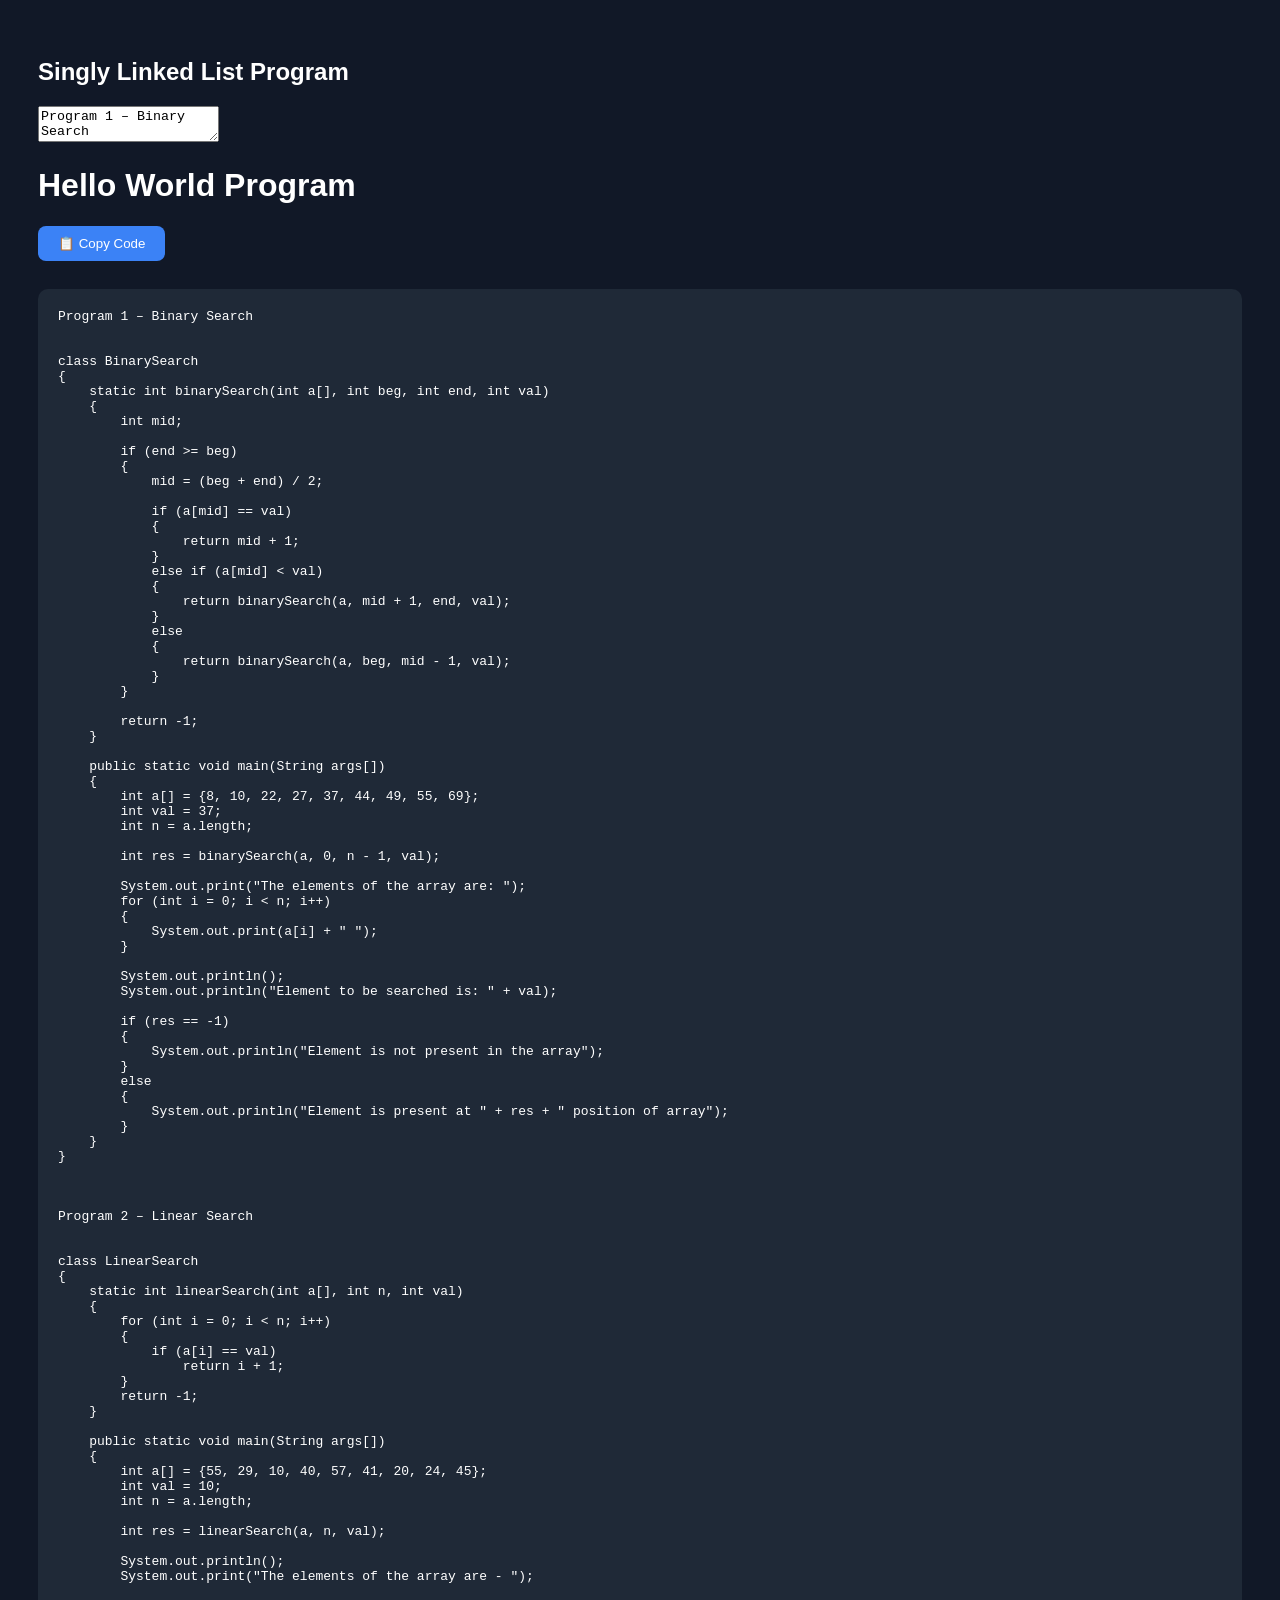
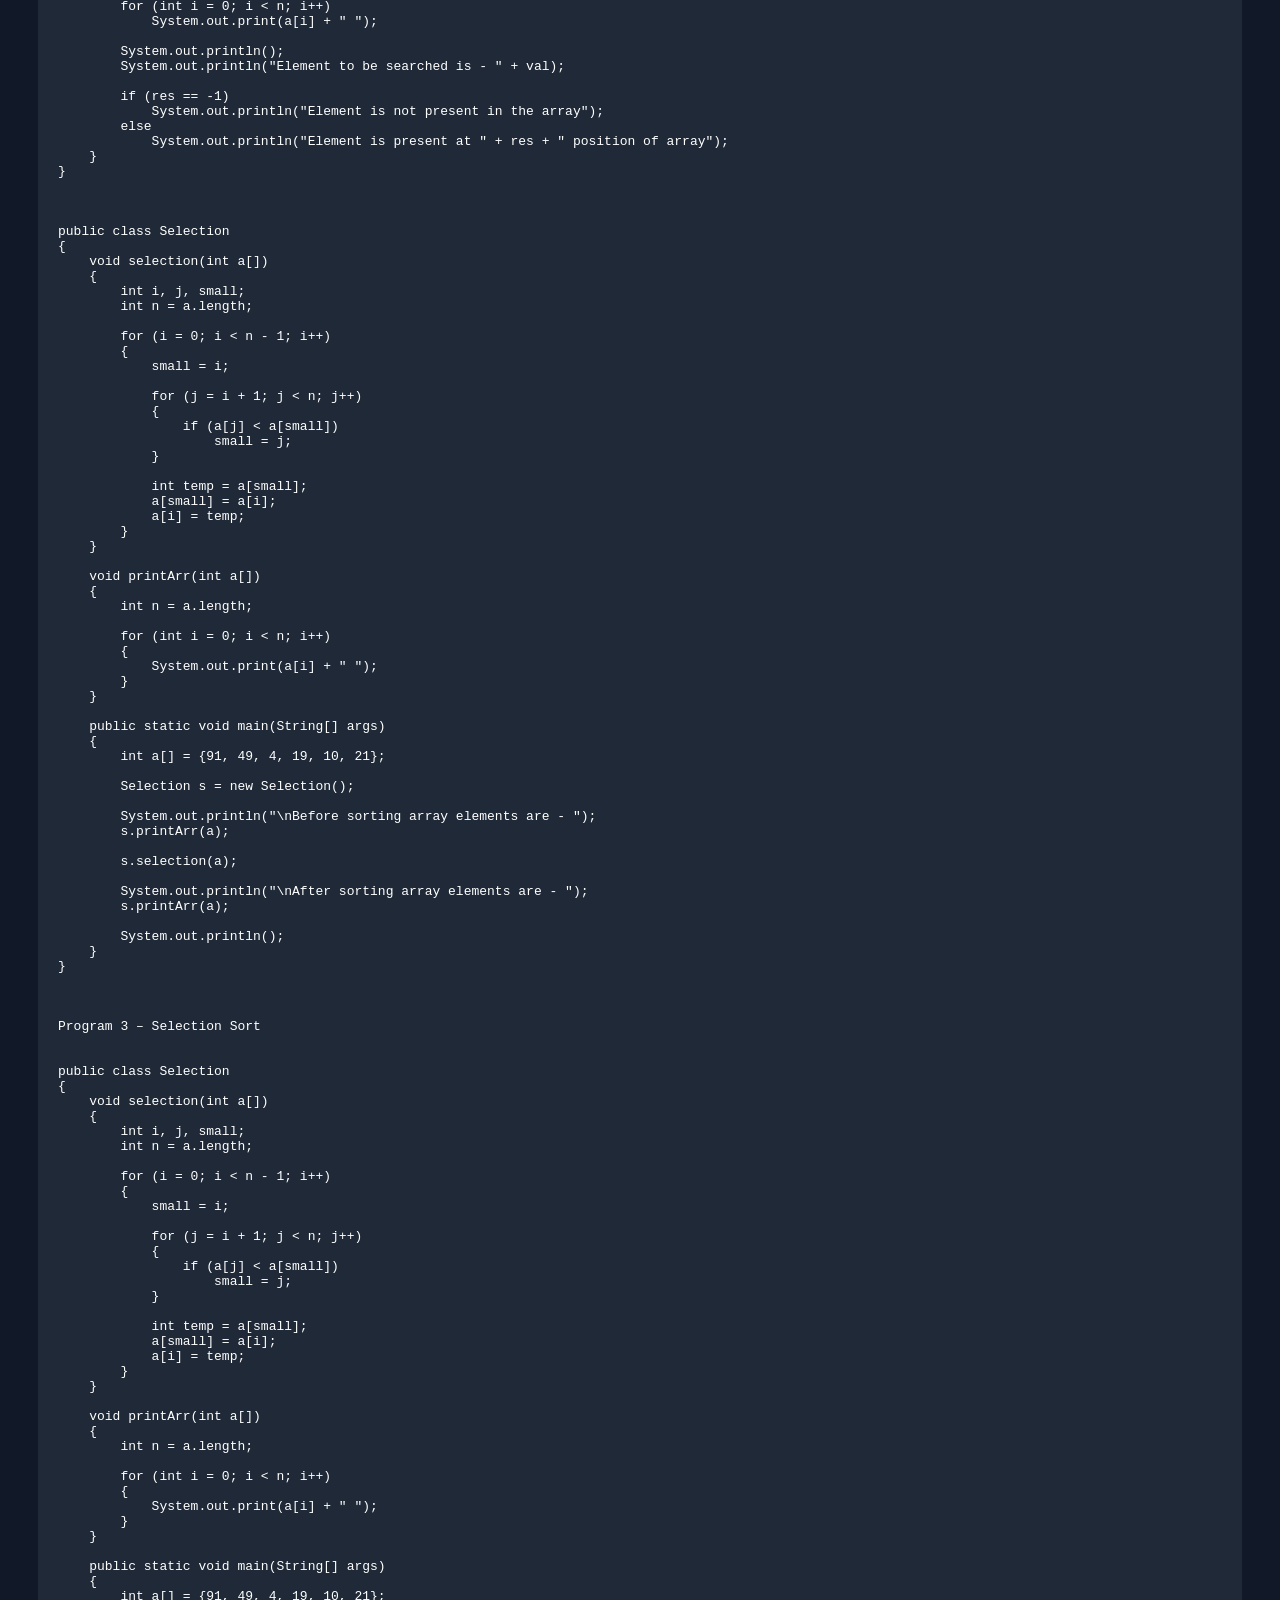
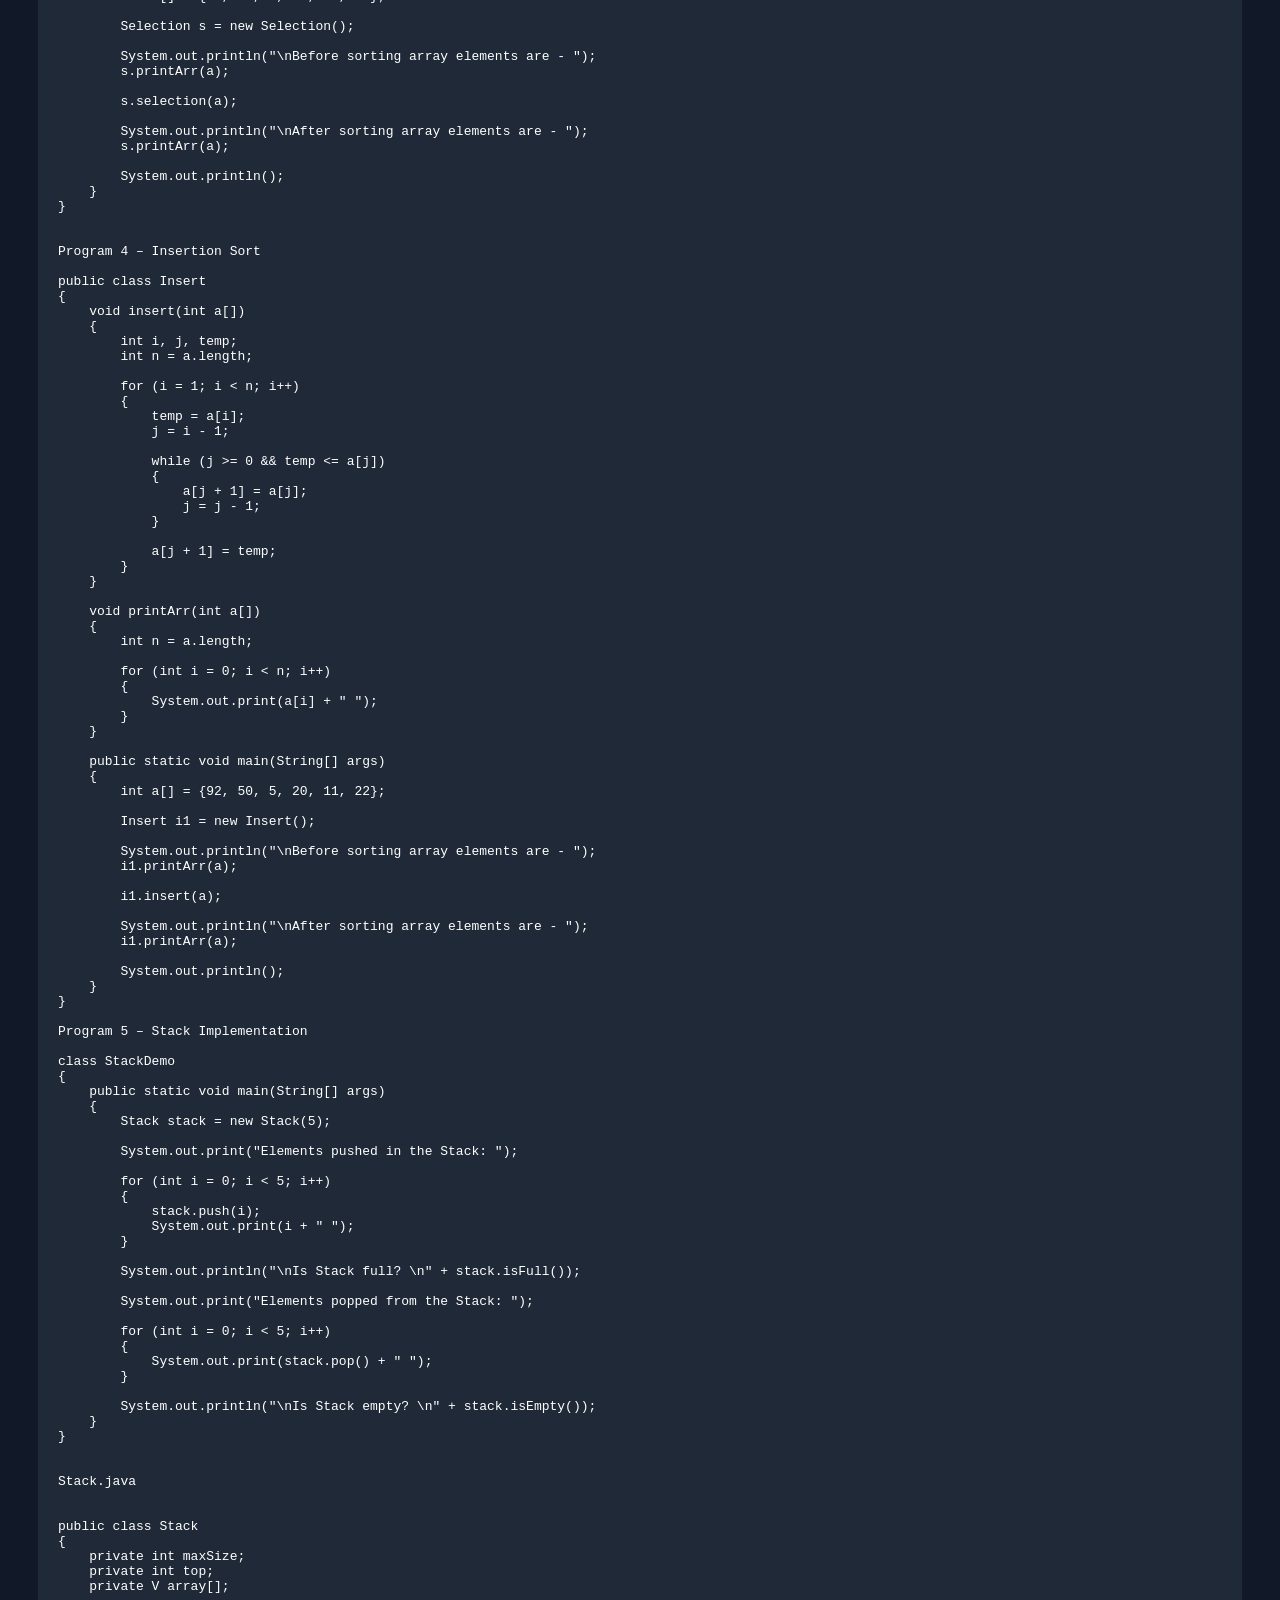
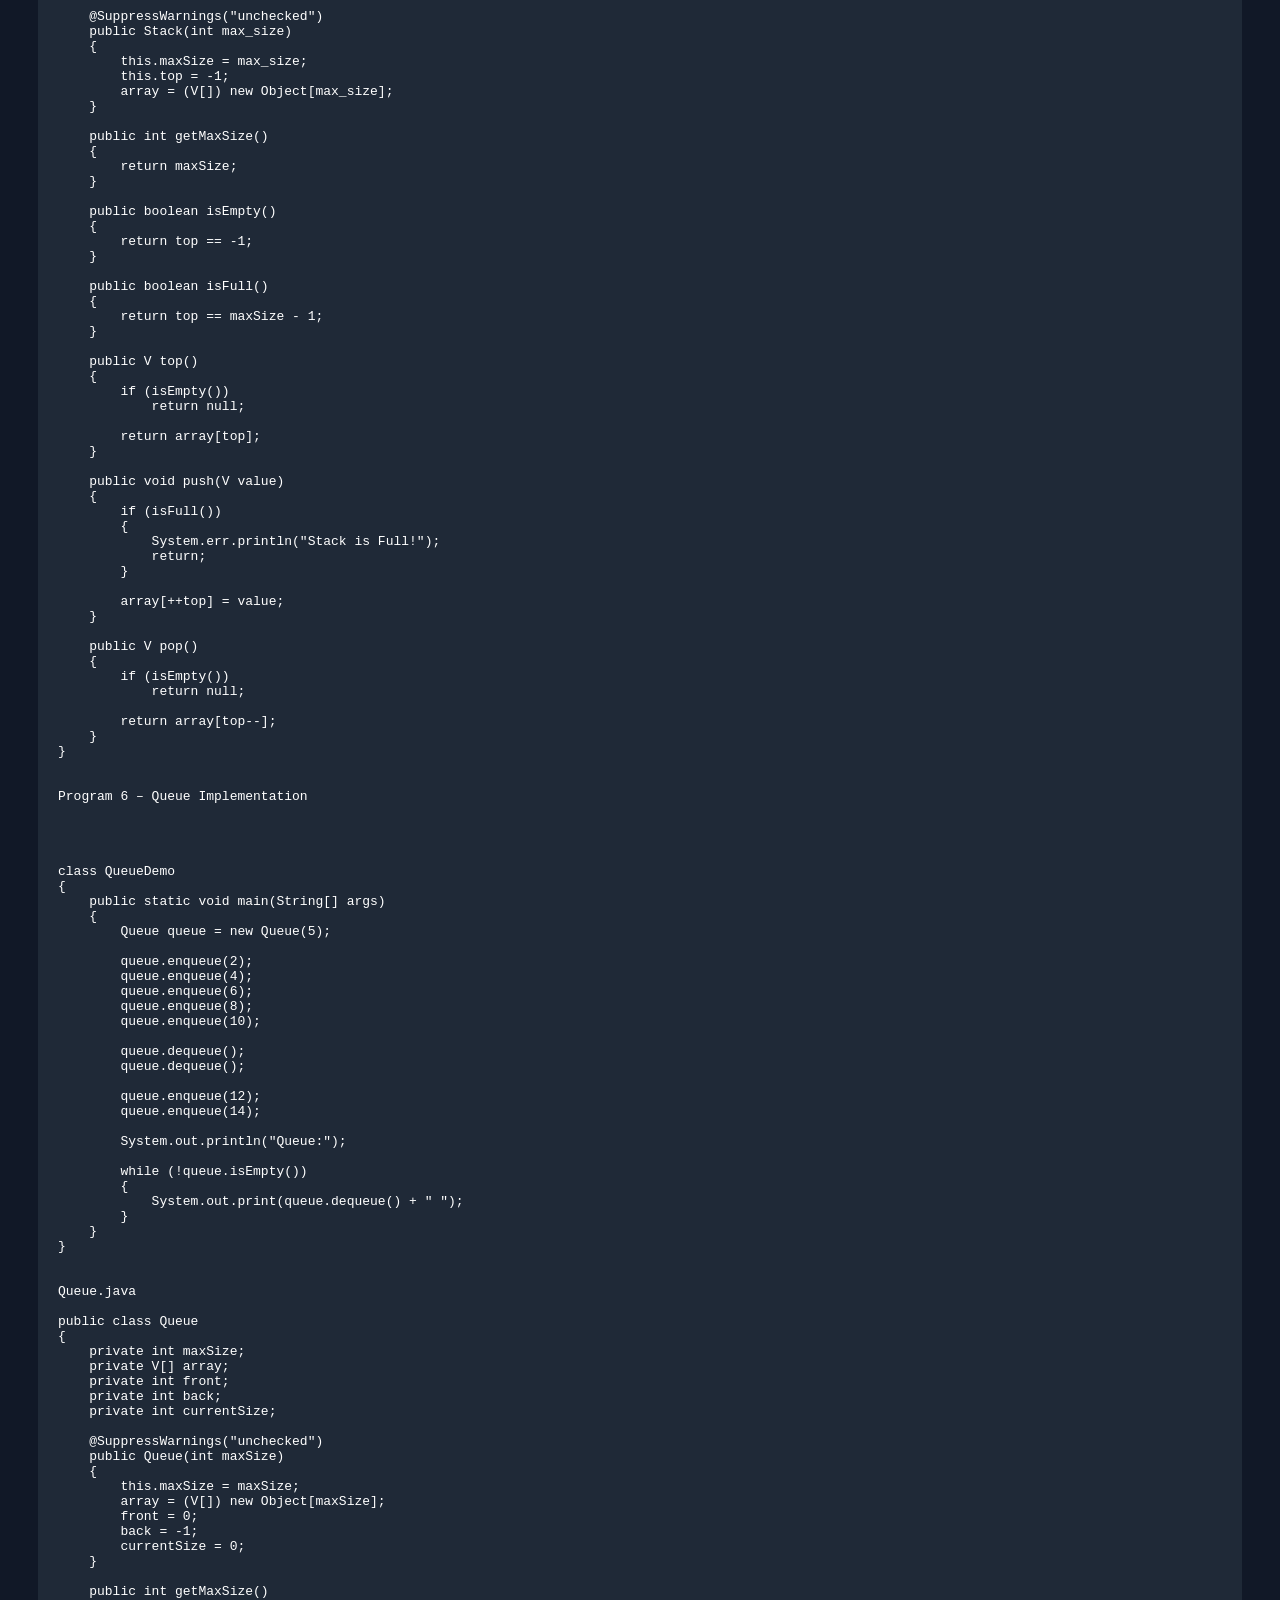
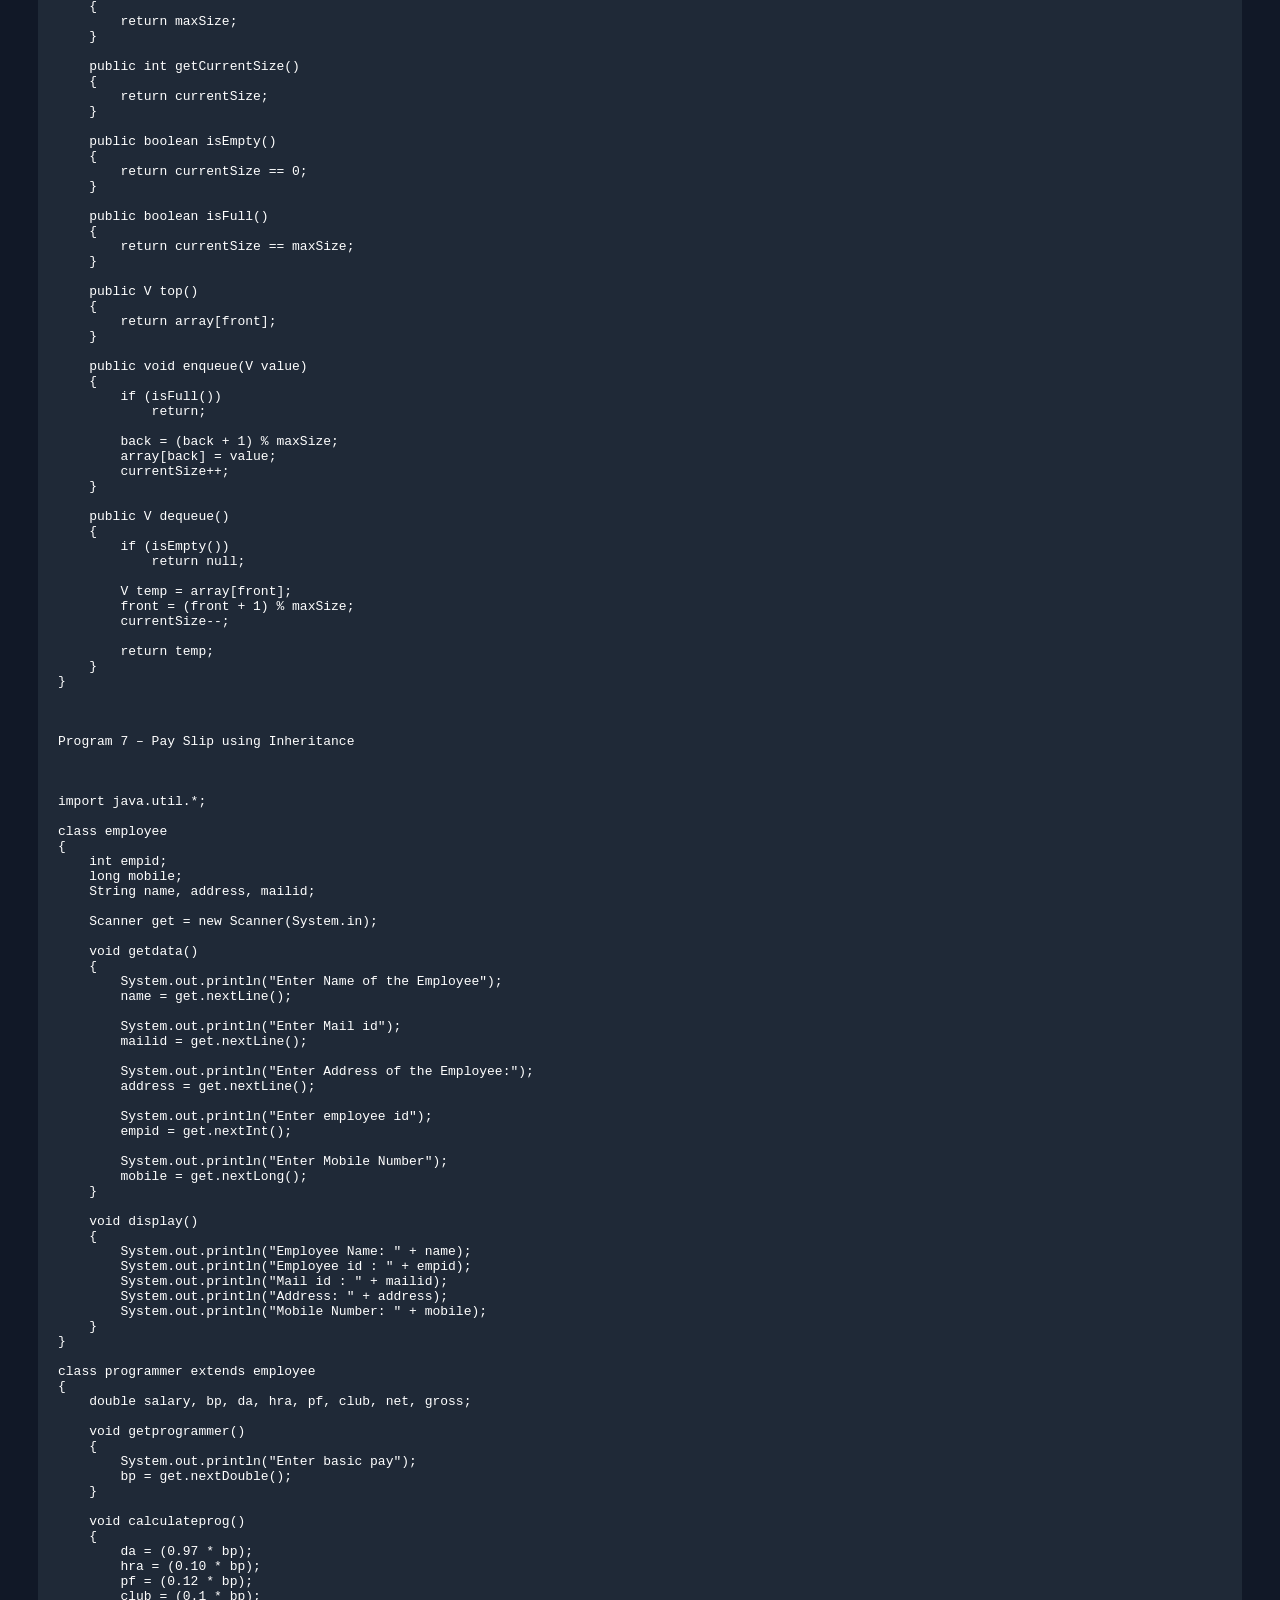
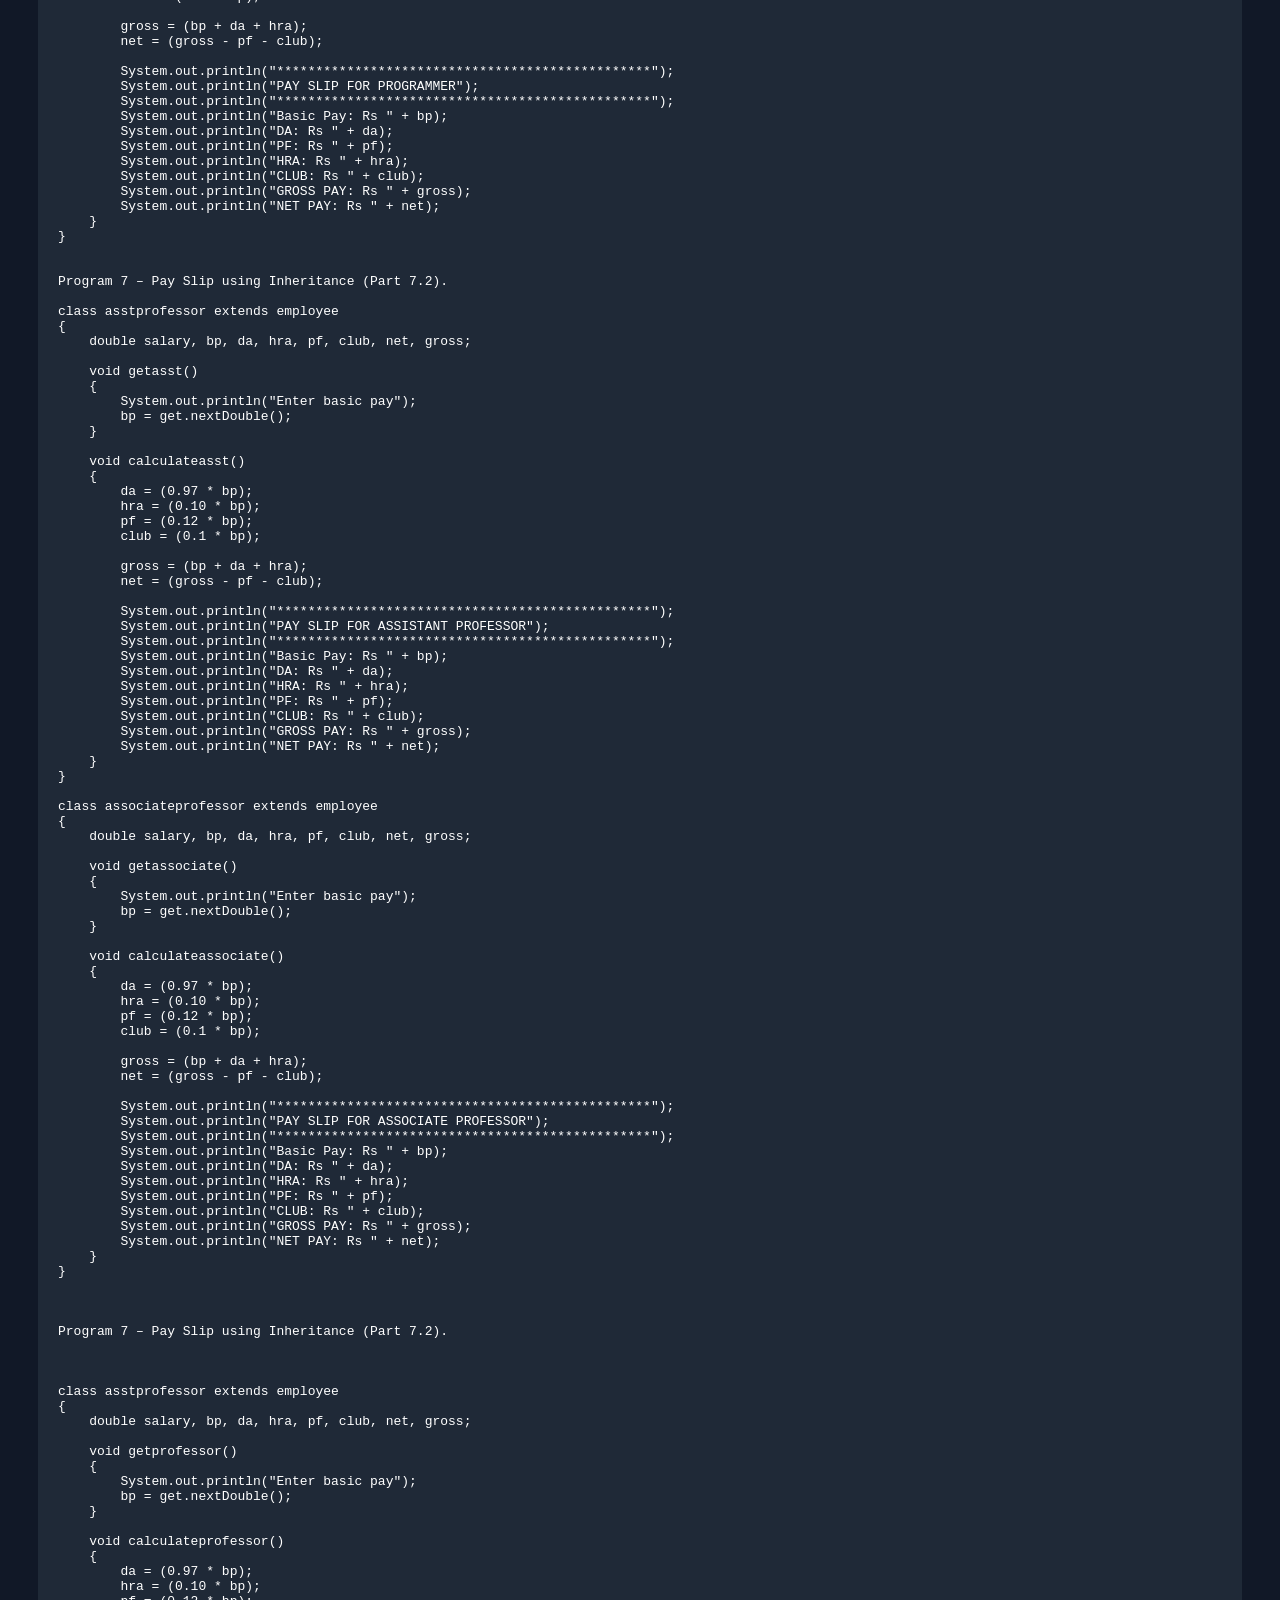
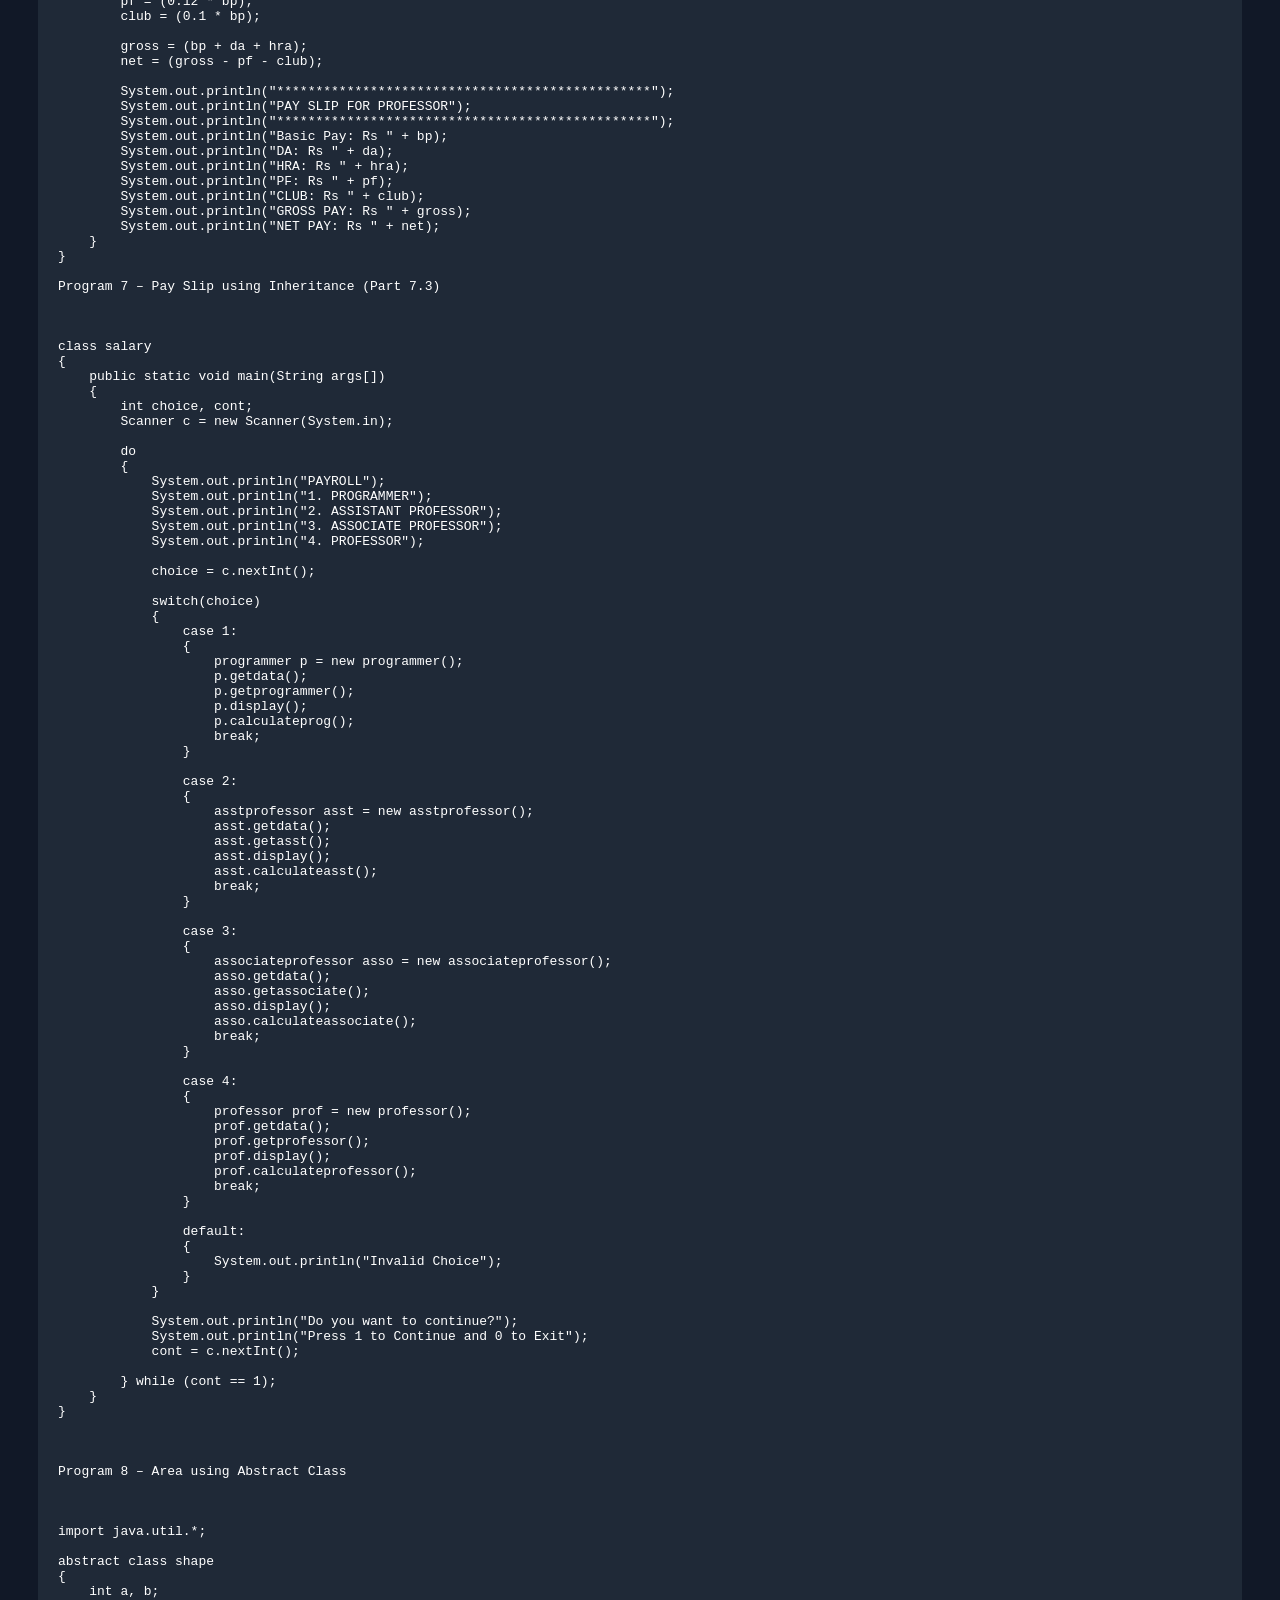
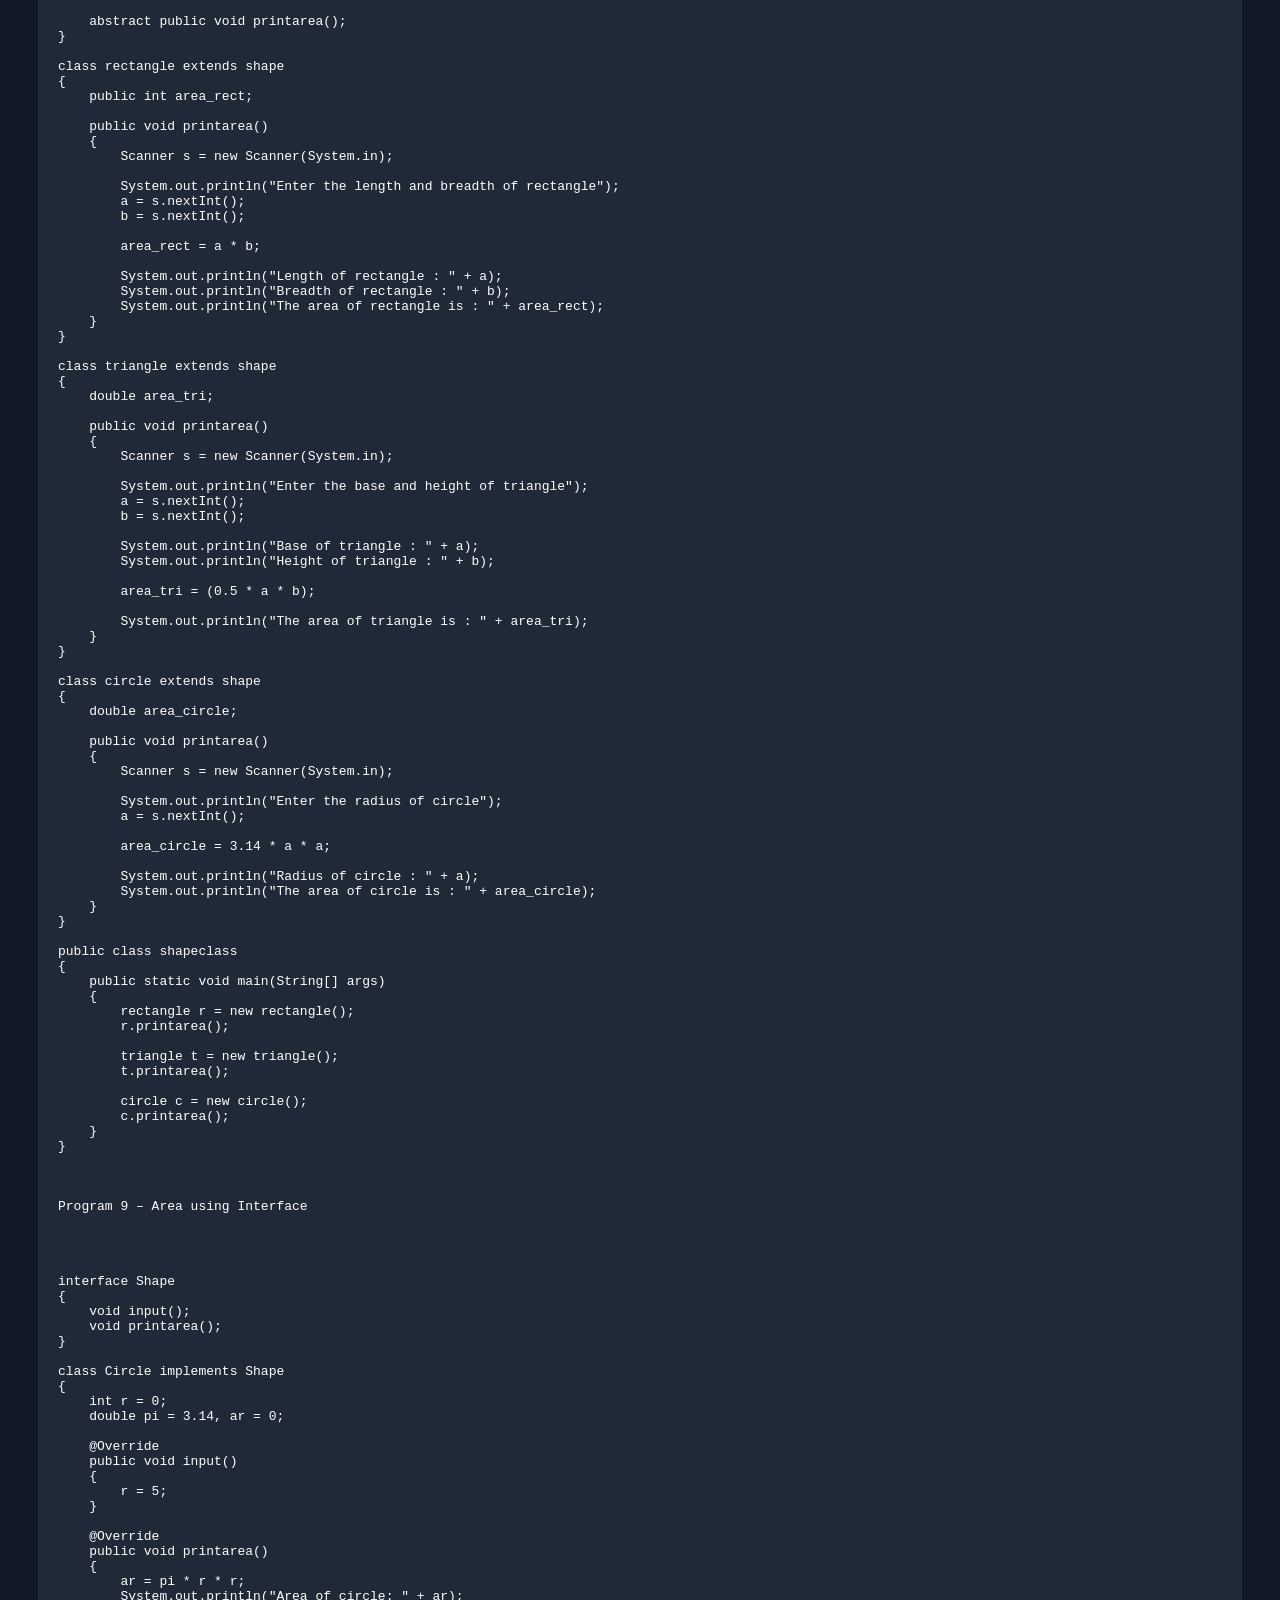
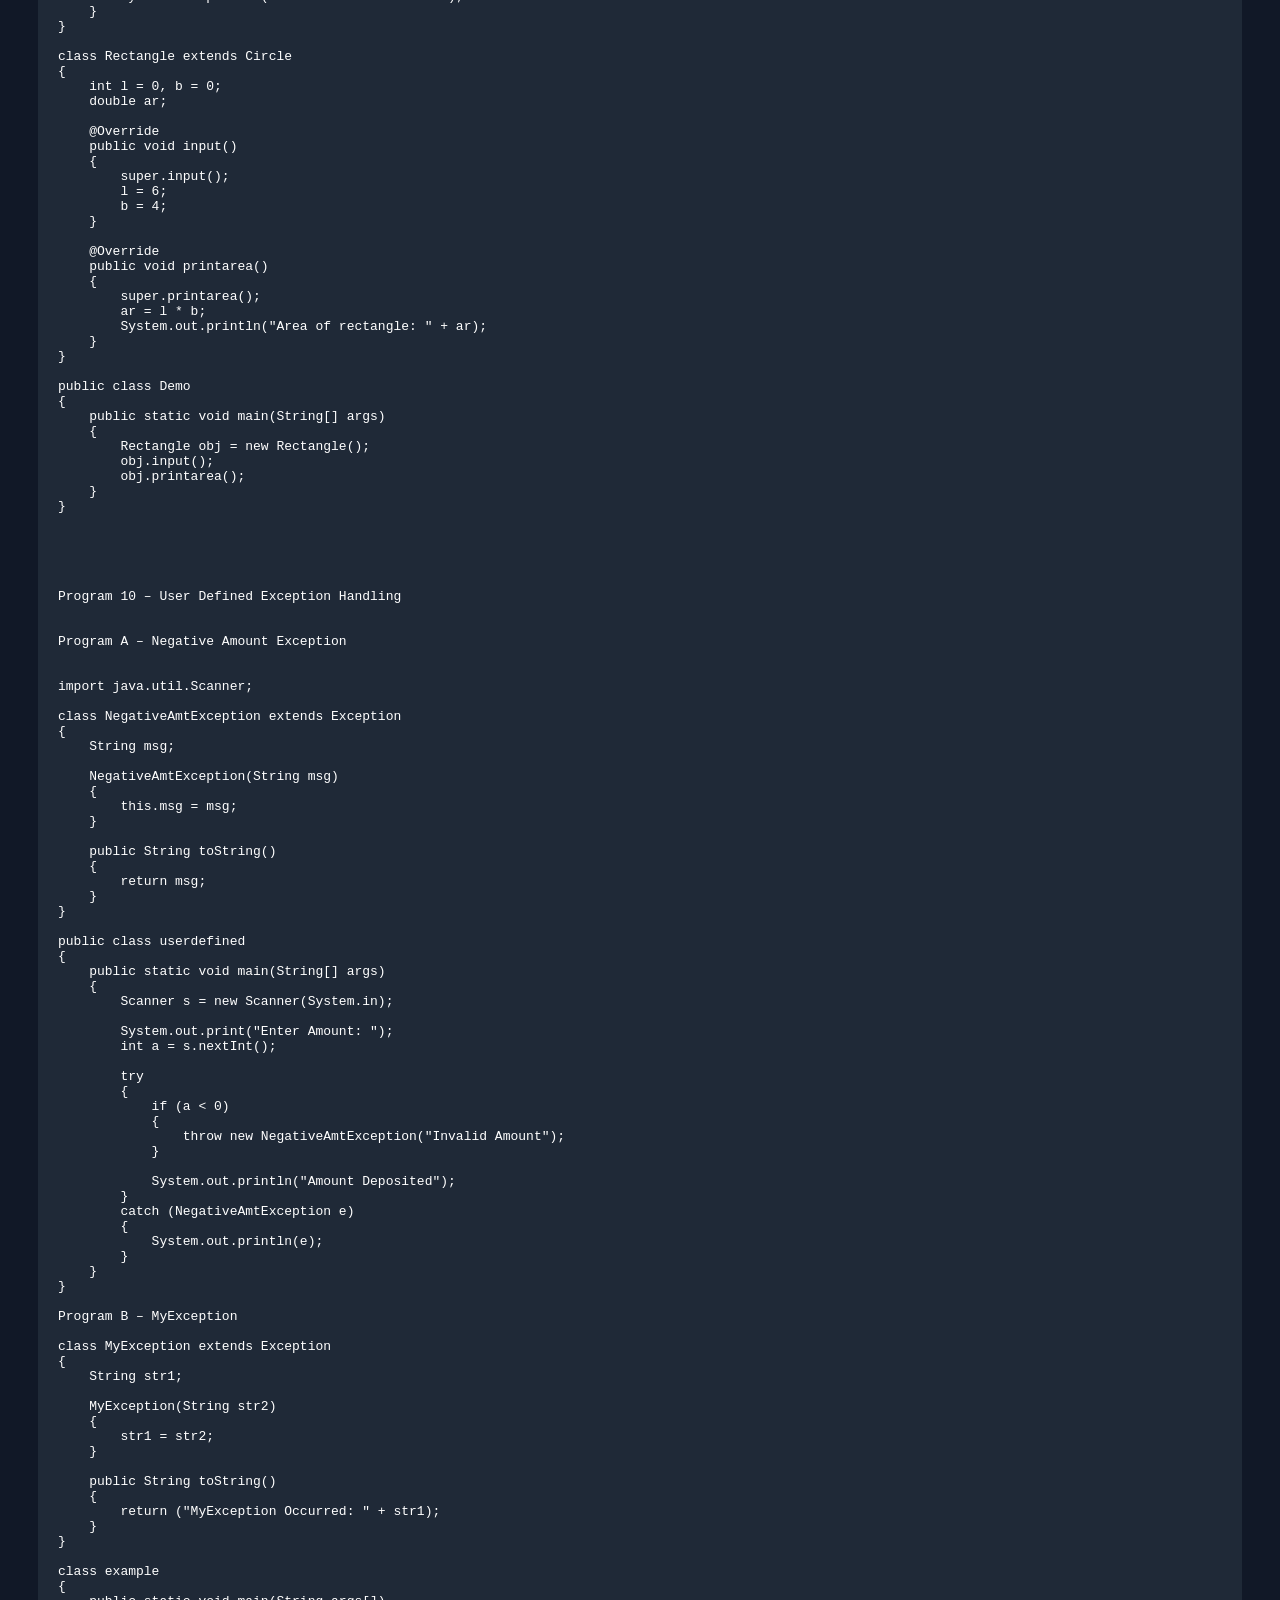
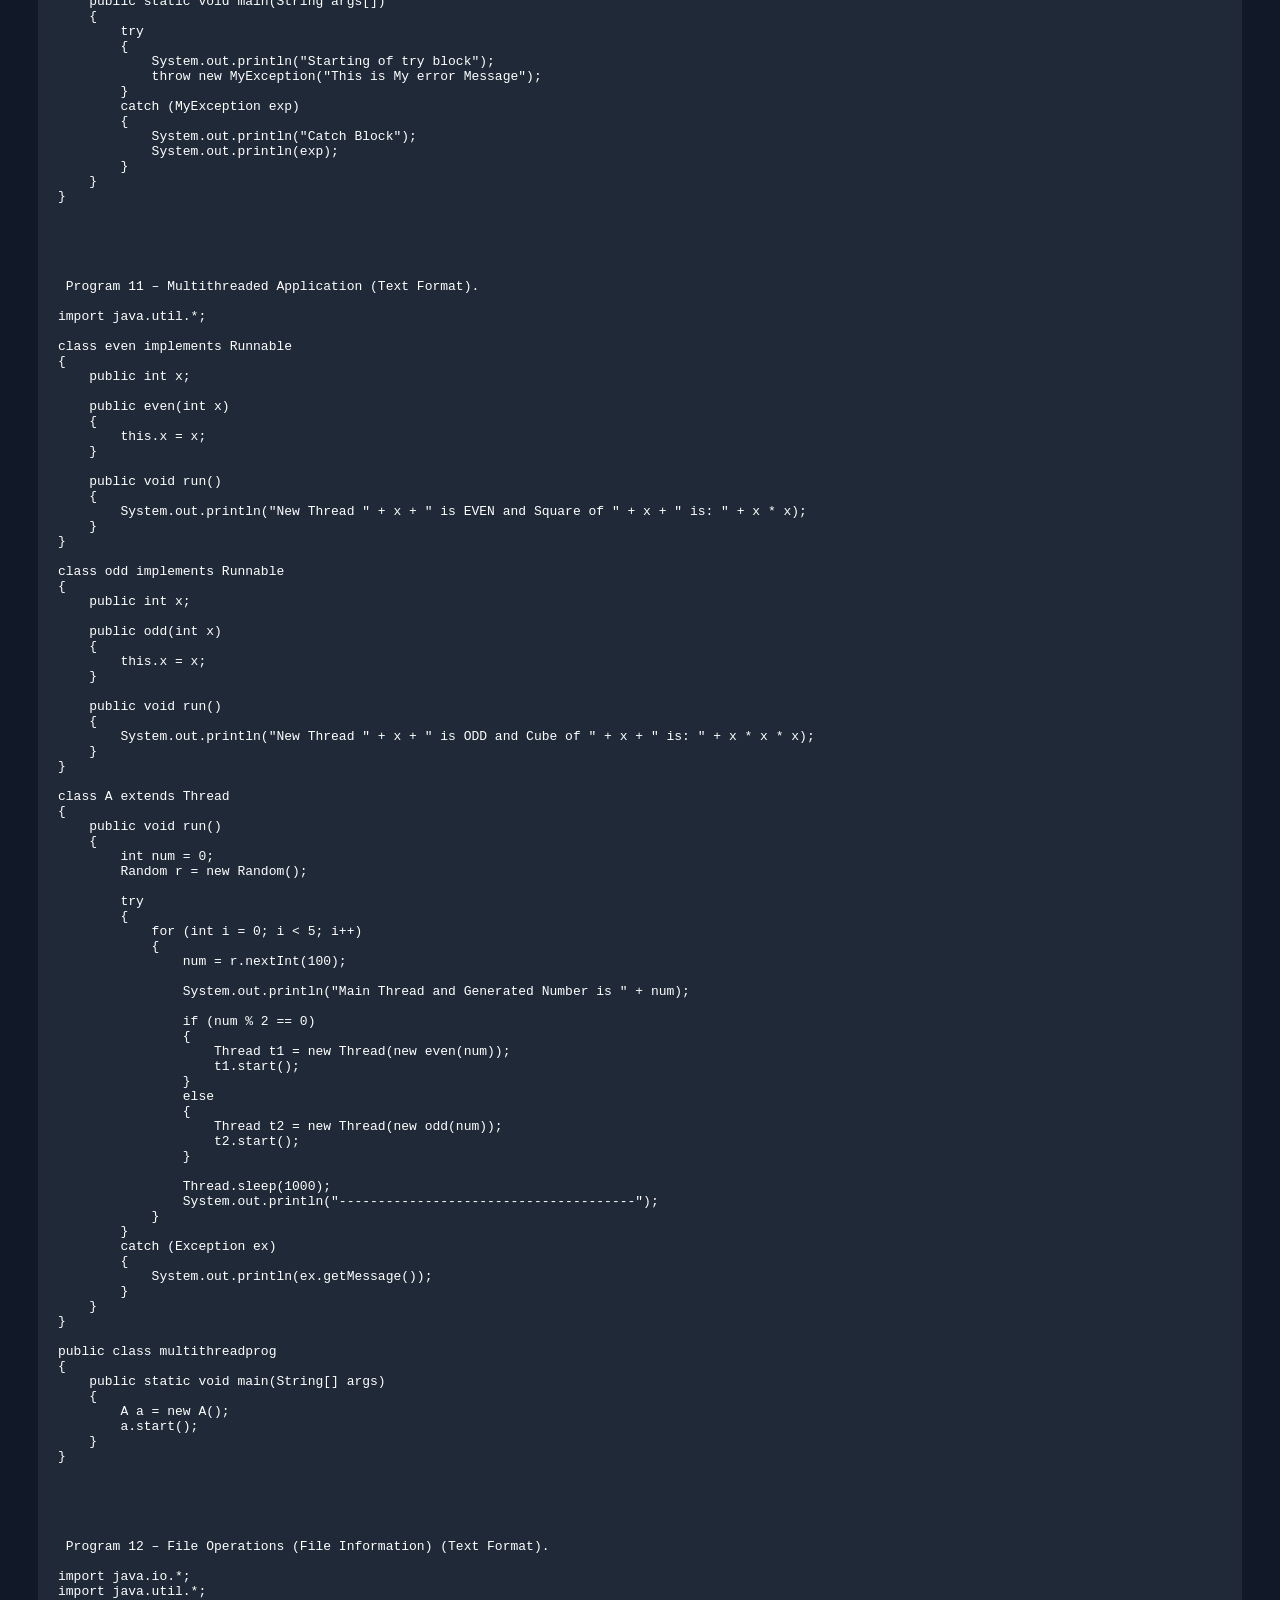
==== commit 3b7e4dac: "Update program.html" ====
--- a/program.html
+++ b/program.html
@@ -36,13 +36,6 @@
 <h2>Singly Linked List Program</h2>
 
 <textarea>
-
-</textarea>
-<h1>Hello World Program</h1>
-
-<button onclick="copyCode()">📋 Copy Code</button>
-
-<pre id="code">
 Program 1 – Binary Search
 
 
@@ -1431,6 +1424,1400 @@
 
 
 
+</textarea>
+<h1>Hello World Program</h1>
+
+<button onclick="copyCode()">📋 Copy Code</button>
+
+<pre id="code">
+Program 1 – Binary Search
+
+
+class BinarySearch
+{
+    static int binarySearch(int a[], int beg, int end, int val)
+    {
+        int mid;
+
+        if (end >= beg)
+        {
+            mid = (beg + end) / 2;
+
+            if (a[mid] == val)
+            {
+                return mid + 1;
+            }
+            else if (a[mid] < val)
+            {
+                return binarySearch(a, mid + 1, end, val);
+            }
+            else
+            {
+                return binarySearch(a, beg, mid - 1, val);
+            }
+        }
+
+        return -1;
+    }
+
+    public static void main(String args[])
+    {
+        int a[] = {8, 10, 22, 27, 37, 44, 49, 55, 69};
+        int val = 37;
+        int n = a.length;
+
+        int res = binarySearch(a, 0, n - 1, val);
+
+        System.out.print("The elements of the array are: ");
+        for (int i = 0; i < n; i++)
+        {
+            System.out.print(a[i] + " ");
+        }
+
+        System.out.println();
+        System.out.println("Element to be searched is: " + val);
+
+        if (res == -1)
+        {
+            System.out.println("Element is not present in the array");
+        }
+        else
+        {
+            System.out.println("Element is present at " + res + " position of array");
+        }
+    }
+}
+
+
+
+Program 2 – Linear Search
+
+
+class LinearSearch
+{
+    static int linearSearch(int a[], int n, int val)
+    {
+        for (int i = 0; i < n; i++)
+        {
+            if (a[i] == val)
+                return i + 1;
+        }
+        return -1;
+    }
+
+    public static void main(String args[])
+    {
+        int a[] = {55, 29, 10, 40, 57, 41, 20, 24, 45};
+        int val = 10;
+        int n = a.length;
+
+        int res = linearSearch(a, n, val);
+
+        System.out.println();
+        System.out.print("The elements of the array are - ");
+
+        for (int i = 0; i < n; i++)
+            System.out.print(a[i] + " ");
+
+        System.out.println();
+        System.out.println("Element to be searched is - " + val);
+
+        if (res == -1)
+            System.out.println("Element is not present in the array");
+        else
+            System.out.println("Element is present at " + res + " position of array");
+    }
+}  
+
+
+
+public class Selection
+{
+    void selection(int a[])
+    {
+        int i, j, small;
+        int n = a.length;
+
+        for (i = 0; i < n - 1; i++)
+        {
+            small = i;
+
+            for (j = i + 1; j < n; j++)
+            {
+                if (a[j] < a[small])
+                    small = j;
+            }
+
+            int temp = a[small];
+            a[small] = a[i];
+            a[i] = temp;
+        }
+    }
+
+    void printArr(int a[])
+    {
+        int n = a.length;
+
+        for (int i = 0; i < n; i++)
+        {
+            System.out.print(a[i] + " ");
+        }
+    }
+
+    public static void main(String[] args)
+    {
+        int a[] = {91, 49, 4, 19, 10, 21};
+
+        Selection s = new Selection();
+
+        System.out.println("\nBefore sorting array elements are - ");
+        s.printArr(a);
+
+        s.selection(a);
+
+        System.out.println("\nAfter sorting array elements are - ");
+        s.printArr(a);
+
+        System.out.println();
+    }
+}
+
+
+
+Program 3 – Selection Sort
+
+
+public class Selection
+{
+    void selection(int a[])
+    {
+        int i, j, small;
+        int n = a.length;
+
+        for (i = 0; i < n - 1; i++)
+        {
+            small = i;
+
+            for (j = i + 1; j < n; j++)
+            {
+                if (a[j] < a[small])
+                    small = j;
+            }
+
+            int temp = a[small];
+            a[small] = a[i];
+            a[i] = temp;
+        }
+    }
+
+    void printArr(int a[])
+    {
+        int n = a.length;
+
+        for (int i = 0; i < n; i++)
+        {
+            System.out.print(a[i] + " ");
+        }
+    }
+
+    public static void main(String[] args)
+    {
+        int a[] = {91, 49, 4, 19, 10, 21};
+
+        Selection s = new Selection();
+
+        System.out.println("\nBefore sorting array elements are - ");
+        s.printArr(a);
+
+        s.selection(a);
+
+        System.out.println("\nAfter sorting array elements are - ");
+        s.printArr(a);
+
+        System.out.println();
+    }
+}
+
+
+Program 4 – Insertion Sort
+
+public class Insert
+{
+    void insert(int a[])
+    {
+        int i, j, temp;
+        int n = a.length;
+
+        for (i = 1; i < n; i++)
+        {
+            temp = a[i];
+            j = i - 1;
+
+            while (j >= 0 && temp <= a[j])
+            {
+                a[j + 1] = a[j];
+                j = j - 1;
+            }
+
+            a[j + 1] = temp;
+        }
+    }
+
+    void printArr(int a[])
+    {
+        int n = a.length;
+
+        for (int i = 0; i < n; i++)
+        {
+            System.out.print(a[i] + " ");
+        }
+    }
+
+    public static void main(String[] args)
+    {
+        int a[] = {92, 50, 5, 20, 11, 22};
+
+        Insert i1 = new Insert();
+
+        System.out.println("\nBefore sorting array elements are - ");
+        i1.printArr(a);
+
+        i1.insert(a);
+
+        System.out.println("\nAfter sorting array elements are - ");
+        i1.printArr(a);
+
+        System.out.println();
+    }
+}
+
+Program 5 – Stack Implementation
+
+class StackDemo
+{
+    public static void main(String[] args)
+    {
+        Stack<Integer> stack = new Stack<Integer>(5);
+
+        System.out.print("Elements pushed in the Stack: ");
+
+        for (int i = 0; i < 5; i++)
+        {
+            stack.push(i);
+            System.out.print(i + " ");
+        }
+
+        System.out.println("\nIs Stack full? \n" + stack.isFull());
+
+        System.out.print("Elements popped from the Stack: ");
+
+        for (int i = 0; i < 5; i++)
+        {
+            System.out.print(stack.pop() + " ");
+        }
+
+        System.out.println("\nIs Stack empty? \n" + stack.isEmpty());
+    }
+}
+
+
+Stack.java
+
+
+public class Stack<V>
+{
+    private int maxSize;
+    private int top;
+    private V array[];
+
+    @SuppressWarnings("unchecked")
+    public Stack(int max_size)
+    {
+        this.maxSize = max_size;
+        this.top = -1;
+        array = (V[]) new Object[max_size];
+    }
+
+    public int getMaxSize()
+    {
+        return maxSize;
+    }
+
+    public boolean isEmpty()
+    {
+        return top == -1;
+    }
+
+    public boolean isFull()
+    {
+        return top == maxSize - 1;
+    }
+
+    public V top()
+    {
+        if (isEmpty())
+            return null;
+
+        return array[top];
+    }
+
+    public void push(V value)
+    {
+        if (isFull())
+        {
+            System.err.println("Stack is Full!");
+            return;
+        }
+
+        array[++top] = value;
+    }
+
+    public V pop()
+    {
+        if (isEmpty())
+            return null;
+
+        return array[top--];
+    }
+}
+
+
+Program 6 – Queue Implementation
+
+
+
+
+class QueueDemo
+{
+    public static void main(String[] args)
+    {
+        Queue<Integer> queue = new Queue<Integer>(5);
+
+        queue.enqueue(2);
+        queue.enqueue(4);
+        queue.enqueue(6);
+        queue.enqueue(8);
+        queue.enqueue(10);
+
+        queue.dequeue();
+        queue.dequeue();
+
+        queue.enqueue(12);
+        queue.enqueue(14);
+
+        System.out.println("Queue:");
+
+        while (!queue.isEmpty())
+        {
+            System.out.print(queue.dequeue() + " ");
+        }
+    }
+}
+
+
+Queue.java
+
+public class Queue<V>
+{
+    private int maxSize;
+    private V[] array;
+    private int front;
+    private int back;
+    private int currentSize;
+
+    @SuppressWarnings("unchecked")
+    public Queue(int maxSize)
+    {
+        this.maxSize = maxSize;
+        array = (V[]) new Object[maxSize];
+        front = 0;
+        back = -1;
+        currentSize = 0;
+    }
+
+    public int getMaxSize()
+    {
+        return maxSize;
+    }
+
+    public int getCurrentSize()
+    {
+        return currentSize;
+    }
+
+    public boolean isEmpty()
+    {
+        return currentSize == 0;
+    }
+
+    public boolean isFull()
+    {
+        return currentSize == maxSize;
+    }
+
+    public V top()
+    {
+        return array[front];
+    }
+
+    public void enqueue(V value)
+    {
+        if (isFull())
+            return;
+
+        back = (back + 1) % maxSize;
+        array[back] = value;
+        currentSize++;
+    }
+
+    public V dequeue()
+    {
+        if (isEmpty())
+            return null;
+
+        V temp = array[front];
+        front = (front + 1) % maxSize;
+        currentSize--;
+
+        return temp;
+    }
+}
+
+
+
+Program 7 – Pay Slip using Inheritance
+
+
+
+import java.util.*;
+
+class employee
+{
+    int empid;
+    long mobile;
+    String name, address, mailid;
+
+    Scanner get = new Scanner(System.in);
+
+    void getdata()
+    {
+        System.out.println("Enter Name of the Employee");
+        name = get.nextLine();
+
+        System.out.println("Enter Mail id");
+        mailid = get.nextLine();
+
+        System.out.println("Enter Address of the Employee:");
+        address = get.nextLine();
+
+        System.out.println("Enter employee id");
+        empid = get.nextInt();
+
+        System.out.println("Enter Mobile Number");
+        mobile = get.nextLong();
+    }
+
+    void display()
+    {
+        System.out.println("Employee Name: " + name);
+        System.out.println("Employee id : " + empid);
+        System.out.println("Mail id : " + mailid);
+        System.out.println("Address: " + address);
+        System.out.println("Mobile Number: " + mobile);
+    }
+}
+
+class programmer extends employee
+{
+    double salary, bp, da, hra, pf, club, net, gross;
+
+    void getprogrammer()
+    {
+        System.out.println("Enter basic pay");
+        bp = get.nextDouble();
+    }
+
+    void calculateprog()
+    {
+        da = (0.97 * bp);
+        hra = (0.10 * bp);
+        pf = (0.12 * bp);
+        club = (0.1 * bp);
+
+        gross = (bp + da + hra);
+        net = (gross - pf - club);
+
+        System.out.println("************************************************");
+        System.out.println("PAY SLIP FOR PROGRAMMER");
+        System.out.println("************************************************");
+        System.out.println("Basic Pay: Rs " + bp);
+        System.out.println("DA: Rs " + da);
+        System.out.println("PF: Rs " + pf);
+        System.out.println("HRA: Rs " + hra);
+        System.out.println("CLUB: Rs " + club);
+        System.out.println("GROSS PAY: Rs " + gross);
+        System.out.println("NET PAY: Rs " + net);
+    }
+}
+
+
+Program 7 – Pay Slip using Inheritance (Part 7.2).
+
+class asstprofessor extends employee
+{
+    double salary, bp, da, hra, pf, club, net, gross;
+
+    void getasst()
+    {
+        System.out.println("Enter basic pay");
+        bp = get.nextDouble();
+    }
+
+    void calculateasst()
+    {
+        da = (0.97 * bp);
+        hra = (0.10 * bp);
+        pf = (0.12 * bp);
+        club = (0.1 * bp);
+
+        gross = (bp + da + hra);
+        net = (gross - pf - club);
+
+        System.out.println("************************************************");
+        System.out.println("PAY SLIP FOR ASSISTANT PROFESSOR");
+        System.out.println("************************************************");
+        System.out.println("Basic Pay: Rs " + bp);
+        System.out.println("DA: Rs " + da);
+        System.out.println("HRA: Rs " + hra);
+        System.out.println("PF: Rs " + pf);
+        System.out.println("CLUB: Rs " + club);
+        System.out.println("GROSS PAY: Rs " + gross);
+        System.out.println("NET PAY: Rs " + net);
+    }
+}
+
+class associateprofessor extends employee
+{
+    double salary, bp, da, hra, pf, club, net, gross;
+
+    void getassociate()
+    {
+        System.out.println("Enter basic pay");
+        bp = get.nextDouble();
+    }
+
+    void calculateassociate()
+    {
+        da = (0.97 * bp);
+        hra = (0.10 * bp);
+        pf = (0.12 * bp);
+        club = (0.1 * bp);
+
+        gross = (bp + da + hra);
+        net = (gross - pf - club);
+
+        System.out.println("************************************************");
+        System.out.println("PAY SLIP FOR ASSOCIATE PROFESSOR");
+        System.out.println("************************************************");
+        System.out.println("Basic Pay: Rs " + bp);
+        System.out.println("DA: Rs " + da);
+        System.out.println("HRA: Rs " + hra);
+        System.out.println("PF: Rs " + pf);
+        System.out.println("CLUB: Rs " + club);
+        System.out.println("GROSS PAY: Rs " + gross);
+        System.out.println("NET PAY: Rs " + net);
+    }
+}
+
+
+
+Program 7 – Pay Slip using Inheritance (Part 7.2).
+
+
+
+class asstprofessor extends employee
+{
+    double salary, bp, da, hra, pf, club, net, gross;
+
+    void getprofessor()
+    {
+        System.out.println("Enter basic pay");
+        bp = get.nextDouble();
+    }
+
+    void calculateprofessor()
+    {
+        da = (0.97 * bp);
+        hra = (0.10 * bp);
+        pf = (0.12 * bp);
+        club = (0.1 * bp);
+
+        gross = (bp + da + hra);
+        net = (gross - pf - club);
+
+        System.out.println("************************************************");
+        System.out.println("PAY SLIP FOR PROFESSOR");
+        System.out.println("************************************************");
+        System.out.println("Basic Pay: Rs " + bp);
+        System.out.println("DA: Rs " + da);
+        System.out.println("HRA: Rs " + hra);
+        System.out.println("PF: Rs " + pf);
+        System.out.println("CLUB: Rs " + club);
+        System.out.println("GROSS PAY: Rs " + gross);
+        System.out.println("NET PAY: Rs " + net);
+    }
+}
+
+Program 7 – Pay Slip using Inheritance (Part 7.3)
+
+
+
+class salary
+{
+    public static void main(String args[])
+    {
+        int choice, cont;
+        Scanner c = new Scanner(System.in);
+
+        do
+        {
+            System.out.println("PAYROLL");
+            System.out.println("1. PROGRAMMER");
+            System.out.println("2. ASSISTANT PROFESSOR");
+            System.out.println("3. ASSOCIATE PROFESSOR");
+            System.out.println("4. PROFESSOR");
+
+            choice = c.nextInt();
+
+            switch(choice)
+            {
+                case 1:
+                {
+                    programmer p = new programmer();
+                    p.getdata();
+                    p.getprogrammer();
+                    p.display();
+                    p.calculateprog();
+                    break;
+                }
+
+                case 2:
+                {
+                    asstprofessor asst = new asstprofessor();
+                    asst.getdata();
+                    asst.getasst();
+                    asst.display();
+                    asst.calculateasst();
+                    break;
+                }
+
+                case 3:
+                {
+                    associateprofessor asso = new associateprofessor();
+                    asso.getdata();
+                    asso.getassociate();
+                    asso.display();
+                    asso.calculateassociate();
+                    break;
+                }
+
+                case 4:
+                {
+                    professor prof = new professor();
+                    prof.getdata();
+                    prof.getprofessor();
+                    prof.display();
+                    prof.calculateprofessor();
+                    break;
+                }
+
+                default:
+                {
+                    System.out.println("Invalid Choice");
+                }
+            }
+
+            System.out.println("Do you want to continue?");
+            System.out.println("Press 1 to Continue and 0 to Exit");
+            cont = c.nextInt();
+
+        } while (cont == 1);
+    }
+}
+
+
+
+Program 8 – Area using Abstract Class
+
+
+
+import java.util.*;
+
+abstract class shape
+{
+    int a, b;
+
+    abstract public void printarea();
+}
+
+class rectangle extends shape
+{
+    public int area_rect;
+
+    public void printarea()
+    {
+        Scanner s = new Scanner(System.in);
+
+        System.out.println("Enter the length and breadth of rectangle");
+        a = s.nextInt();
+        b = s.nextInt();
+
+        area_rect = a * b;
+
+        System.out.println("Length of rectangle : " + a);
+        System.out.println("Breadth of rectangle : " + b);
+        System.out.println("The area of rectangle is : " + area_rect);
+    }
+}
+
+class triangle extends shape
+{
+    double area_tri;
+
+    public void printarea()
+    {
+        Scanner s = new Scanner(System.in);
+
+        System.out.println("Enter the base and height of triangle");
+        a = s.nextInt();
+        b = s.nextInt();
+
+        System.out.println("Base of triangle : " + a);
+        System.out.println("Height of triangle : " + b);
+
+        area_tri = (0.5 * a * b);
+
+        System.out.println("The area of triangle is : " + area_tri);
+    }
+}
+
+class circle extends shape
+{
+    double area_circle;
+
+    public void printarea()
+    {
+        Scanner s = new Scanner(System.in);
+
+        System.out.println("Enter the radius of circle");
+        a = s.nextInt();
+
+        area_circle = 3.14 * a * a;
+
+        System.out.println("Radius of circle : " + a);
+        System.out.println("The area of circle is : " + area_circle);
+    }
+}
+
+public class shapeclass
+{
+    public static void main(String[] args)
+    {
+        rectangle r = new rectangle();
+        r.printarea();
+
+        triangle t = new triangle();
+        t.printarea();
+
+        circle c = new circle();
+        c.printarea();
+    }
+}
+
+
+
+Program 9 – Area using Interface
+
+
+
+
+interface Shape
+{
+    void input();
+    void printarea();
+}
+
+class Circle implements Shape
+{
+    int r = 0;
+    double pi = 3.14, ar = 0;
+
+    @Override
+    public void input()
+    {
+        r = 5;
+    }
+
+    @Override
+    public void printarea()
+    {
+        ar = pi * r * r;
+        System.out.println("Area of circle: " + ar);
+    }
+}
+
+class Rectangle extends Circle
+{
+    int l = 0, b = 0;
+    double ar;
+
+    @Override
+    public void input()
+    {
+        super.input();
+        l = 6;
+        b = 4;
+    }
+
+    @Override
+    public void printarea()
+    {
+        super.printarea();
+        ar = l * b;
+        System.out.println("Area of rectangle: " + ar);
+    }
+}
+
+public class Demo
+{
+    public static void main(String[] args)
+    {
+        Rectangle obj = new Rectangle();
+        obj.input();
+        obj.printarea();
+    }
+}
+
+
+
+
+
+Program 10 – User Defined Exception Handling
+
+
+Program A – Negative Amount Exception
+
+
+import java.util.Scanner;
+
+class NegativeAmtException extends Exception
+{
+    String msg;
+
+    NegativeAmtException(String msg)
+    {
+        this.msg = msg;
+    }
+
+    public String toString()
+    {
+        return msg;
+    }
+}
+
+public class userdefined
+{
+    public static void main(String[] args)
+    {
+        Scanner s = new Scanner(System.in);
+
+        System.out.print("Enter Amount: ");
+        int a = s.nextInt();
+
+        try
+        {
+            if (a < 0)
+            {
+                throw new NegativeAmtException("Invalid Amount");
+            }
+
+            System.out.println("Amount Deposited");
+        }
+        catch (NegativeAmtException e)
+        {
+            System.out.println(e);
+        }
+    }
+}
+
+Program B – MyException
+
+class MyException extends Exception
+{
+    String str1;
+
+    MyException(String str2)
+    {
+        str1 = str2;
+    }
+
+    public String toString()
+    {
+        return ("MyException Occurred: " + str1);
+    }
+}
+
+class example
+{
+    public static void main(String args[])
+    {
+        try
+        {
+            System.out.println("Starting of try block");
+            throw new MyException("This is My error Message");
+        }
+        catch (MyException exp)
+        {
+            System.out.println("Catch Block");
+            System.out.println(exp);
+        }
+    }
+}
+
+
+
+
+
+ Program 11 – Multithreaded Application (Text Format).
+
+import java.util.*;
+
+class even implements Runnable
+{
+    public int x;
+
+    public even(int x)
+    {
+        this.x = x;
+    }
+
+    public void run()
+    {
+        System.out.println("New Thread " + x + " is EVEN and Square of " + x + " is: " + x * x);
+    }
+}
+
+class odd implements Runnable
+{
+    public int x;
+
+    public odd(int x)
+    {
+        this.x = x;
+    }
+
+    public void run()
+    {
+        System.out.println("New Thread " + x + " is ODD and Cube of " + x + " is: " + x * x * x);
+    }
+}
+
+class A extends Thread
+{
+    public void run()
+    {
+        int num = 0;
+        Random r = new Random();
+
+        try
+        {
+            for (int i = 0; i < 5; i++)
+            {
+                num = r.nextInt(100);
+
+                System.out.println("Main Thread and Generated Number is " + num);
+
+                if (num % 2 == 0)
+                {
+                    Thread t1 = new Thread(new even(num));
+                    t1.start();
+                }
+                else
+                {
+                    Thread t2 = new Thread(new odd(num));
+                    t2.start();
+                }
+
+                Thread.sleep(1000);
+                System.out.println("--------------------------------------");
+            }
+        }
+        catch (Exception ex)
+        {
+            System.out.println(ex.getMessage());
+        }
+    }
+}
+
+public class multithreadprog
+{
+    public static void main(String[] args)
+    {
+        A a = new A();
+        a.start();
+    }
+}
+
+
+
+
+
+ Program 12 – File Operations (File Information) (Text Format).
+
+import java.io.*;
+import java.util.*;
+
+class filedemo
+{
+    public static void main(String args[])
+    {
+        String filename;
+        Scanner s = new Scanner(System.in);
+
+        System.out.println("Enter the file name");
+        filename = s.nextLine();
+
+        File f1 = new File(filename);
+
+        System.out.println("*****************");
+        System.out.println("FILE INFORMATION");
+        System.out.println("*****************");
+
+        System.out.println("NAME OF THE FILE : " + f1.getName());
+        System.out.println("PATH OF THE FILE : " + f1.getPath());
+        System.out.println("PARENT : " + f1.getParent());
+
+        if (f1.exists())
+            System.out.println("THE FILE EXISTS");
+        else
+            System.out.println("THE FILE DOES NOT EXIST");
+
+        if (f1.canRead())
+            System.out.println("THE FILE CAN BE READ");
+        else
+            System.out.println("THE FILE CANNOT BE READ");
+
+        if (f1.canWrite())
+            System.out.println("WRITE OPERATION IS PERMITTED");
+        else
+            System.out.println("WRITE OPERATION IS NOT PERMITTED");
+
+        if (f1.isDirectory())
+            System.out.println("IT IS A DIRECTORY");
+        else
+            System.out.println("NOT A DIRECTORY");
+
+        if (f1.isFile())
+            System.out.println("IT IS A FILE");
+        else
+            System.out.println("NOT A FILE");
+
+        System.out.println("File last modified : " + f1.lastModified());
+        System.out.println("LENGTH OF THE FILE : " + f1.length());
+        System.out.println("FILE DELETED : " + f1.delete());
+    }
+}
+
+ Program 13 – Generic Class (Text Format).
+
+class GenericClass<T>
+{
+    T obj;
+
+    GenericClass(T obj)
+    {
+        this.obj = obj;
+    }
+
+    public T getObject()
+    {
+        return this.obj;
+    }
+}
+
+public class GenericDemo
+{
+    public static void main(String[] args)
+    {
+        GenericClass<Integer> iObj =
+                new GenericClass<Integer>(100);
+
+        System.out.println("Integer Value : " + iObj.getObject());
+
+        GenericClass<String> sObj =
+                new GenericClass<String>("Java Programming");
+
+        System.out.println("String Value : " + sObj.getObject());
+
+        GenericClass<Double> dObj =
+                new GenericClass<Double>(99.99);
+
+        System.out.println("Double Value : " + dObj.getObject());
+
+        GenericClass<Character> cObj =
+                new GenericClass<Character>('A');
+
+        System.out.println("Character Value : " + cObj.getObject());
+    }
+}
+
+Program 14 – JavaFX Registration Form (Text Format).
+
+import javafx.application.Application;
+import javafx.geometry.Insets;
+import javafx.scene.Scene;
+import javafx.scene.control.*;
+import javafx.scene.layout.GridPane;
+import javafx.stage.Stage;
+
+public class RegistrationForm extends Application
+{
+    @Override
+    public void start(Stage primaryStage)
+    {
+        primaryStage.setTitle("Registration Form");
+
+        GridPane grid = new GridPane();
+        grid.setPadding(new Insets(20, 20, 20, 20));
+        grid.setVgap(10);
+        grid.setHgap(10);
+
+        Label nameLabel = new Label("Name:");
+        TextField nameField = new TextField();
+
+        Label emailLabel = new Label("Email:");
+        TextField emailField = new TextField();
+
+        Label passwordLabel = new Label("Password:");
+        PasswordField passwordField = new PasswordField();
+
+        Label genderLabel = new Label("Gender:");
+
+        RadioButton male = new RadioButton("Male");
+        RadioButton female = new RadioButton("Female");
+
+        ToggleGroup genderGroup = new ToggleGroup();
+        male.setToggleGroup(genderGroup);
+        female.setToggleGroup(genderGroup);
+
+        Label courseLabel = new Label("Course:");
+
+        ComboBox<String> courseBox = new ComboBox<>();
+        courseBox.getItems().addAll(
+                "B.Sc",
+                "BCA",
+                "B.E",
+                "MCA",
+                "M.Sc"
+        );
+
+        Button registerButton = new Button("Register");
+
+        grid.add(nameLabel, 0, 0);
+        grid.add(nameField, 1, 0);
+
+        grid.add(emailLabel, 0, 1);
+        grid.add(emailField, 1, 1);
+
+        grid.add(passwordLabel, 0, 2);
+        grid.add(passwordField, 1, 2);
+
+        grid.add(genderLabel, 0, 3);
+        grid.add(male, 1, 3);
+        grid.add(female, 2, 3);
+
+        grid.add(courseLabel, 0, 4);
+        grid.add(courseBox, 1, 4);
+
+        grid.add(registerButton, 1, 5);
+
+        registerButton.setOnAction(e ->
+        {
+            System.out.println("Registration Details");
+            System.out.println("Name : " + nameField.getText());
+            System.out.println("Email : " + emailField.getText());
+            System.out.println("Password : " + passwordField.getText());
+
+            RadioButton selected =
+                    (RadioButton) genderGroup.getSelectedToggle();
+
+            if (selected != null)
+            {
+                System.out.println("Gender : " + selected.getText());
+            }
+
+            System.out.println("Course : " + courseBox.getValue());
+        });
+
+        Scene scene = new Scene(grid, 450, 300);
+        primaryStage.setScene(scene);
+        primaryStage.show();
+    }
+
+    public static void main(String[] args)
+    {
+        launch(args);
+    }
+}
+
+Program 15 – Mini Project (Broadcast Chat Server) (Text Format).
+
+ChatServer.java
+import java.io.*;
+import java.net.*;
+import java.util.*;
+
+public class ChatServer
+{
+    static Vector<ClientHandler> clients = new Vector<>();
+
+    public static void main(String[] args) throws IOException
+    {
+        ServerSocket serverSocket = new ServerSocket(5000);
+
+        System.out.println("Chat Server Started...");
+
+        while (true)
+        {
+            Socket socket = serverSocket.accept();
+
+            System.out.println("New client connected : " + socket);
+
+            DataInputStream dis = new DataInputStream(socket.getInputStream());
+            DataOutputStream dos = new DataOutputStream(socket.getOutputStream());
+
+            ClientHandler client = new ClientHandler(socket, dis, dos);
+
+            Thread t = new Thread(client);
+
+            clients.add(client);
+
+            t.start();
+        }
+    }
+}
+
+class ClientHandler implements Runnable
+{
+    Scanner sc = new Scanner(System.in);
+
+    private Socket socket;
+    private DataInputStream dis;
+    private DataOutputStream dos;
+
+    public ClientHandler(Socket socket,
+                         DataInputStream dis,
+                         DataOutputStream dos)
+    {
+        this.socket = socket;
+        this.dis = dis;
+        this.dos = dos;
+    }
+
+    @Override
+    public void run()
+    {
+        String received;
+
+        while (true)
+        {
+            try
+            {
+                received = dis.readUTF();
+
+                if (received.equals("exit"))
+                {
+                    socket.close();
+                    break;
+                }
+
+                System.out.println("Client : " + received);
+
+                System.out.print("Server : ");
+                String msg = sc.nextLine();
+
+                for (ClientHandler mc : ChatServer.clients)
+                {
+                    mc.dos.writeUTF(msg);
+                }
+            }
+            catch (Exception e)
+            {
+                break;
+            }
+        }
+
+        try
+        {
+            dis.close();
+            dos.close();
+        }
+        catch (Exception e)
+        {
+        }
+    }
+}
+
+
+
+
+ChatClient.java
+
+
+
+import java.io.*;
+import java.net.*;
+import java.util.*;
+
+public class ChatClient
+{
+    public static void main(String[] args) throws Exception
+    {
+        Scanner sc = new Scanner(System.in);
+
+        Socket socket = new Socket("localhost", 5000);
+
+        DataInputStream dis = new DataInputStream(socket.getInputStream());
+        DataOutputStream dos = new DataOutputStream(socket.getOutputStream());
+
+        while (true)
+        {
+            System.out.print("You : ");
+            String msg = sc.nextLine();
+
+            dos.writeUTF(msg);
+
+            if (msg.equals("exit"))
+            {
+                break;
+            }
+
+            String reply = dis.readUTF();
+
+            System.out.println("Server : " + reply);
+        }
+
+        sc.close();
+        dis.close();
+        dos.close();
+        socket.close();
+    }
+}
+
+
+
+
+
 </pre>
 
 <script>
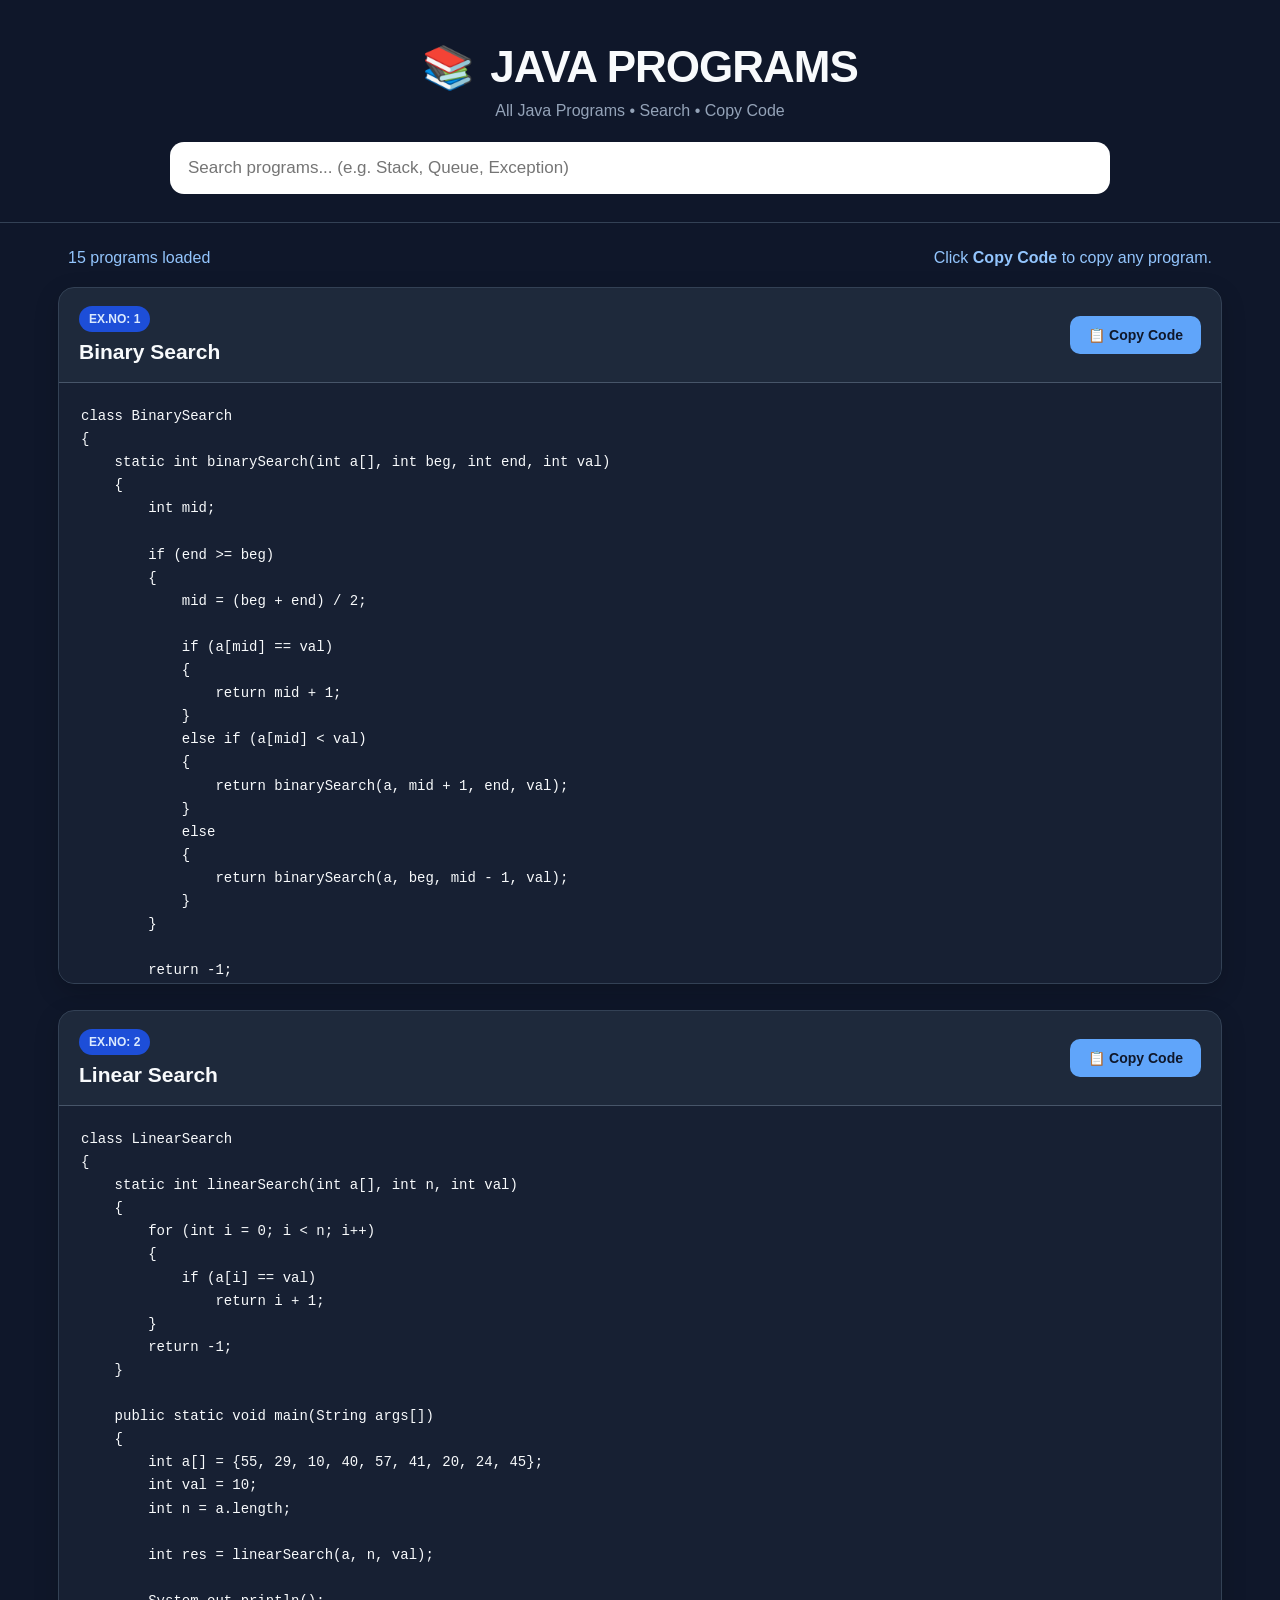
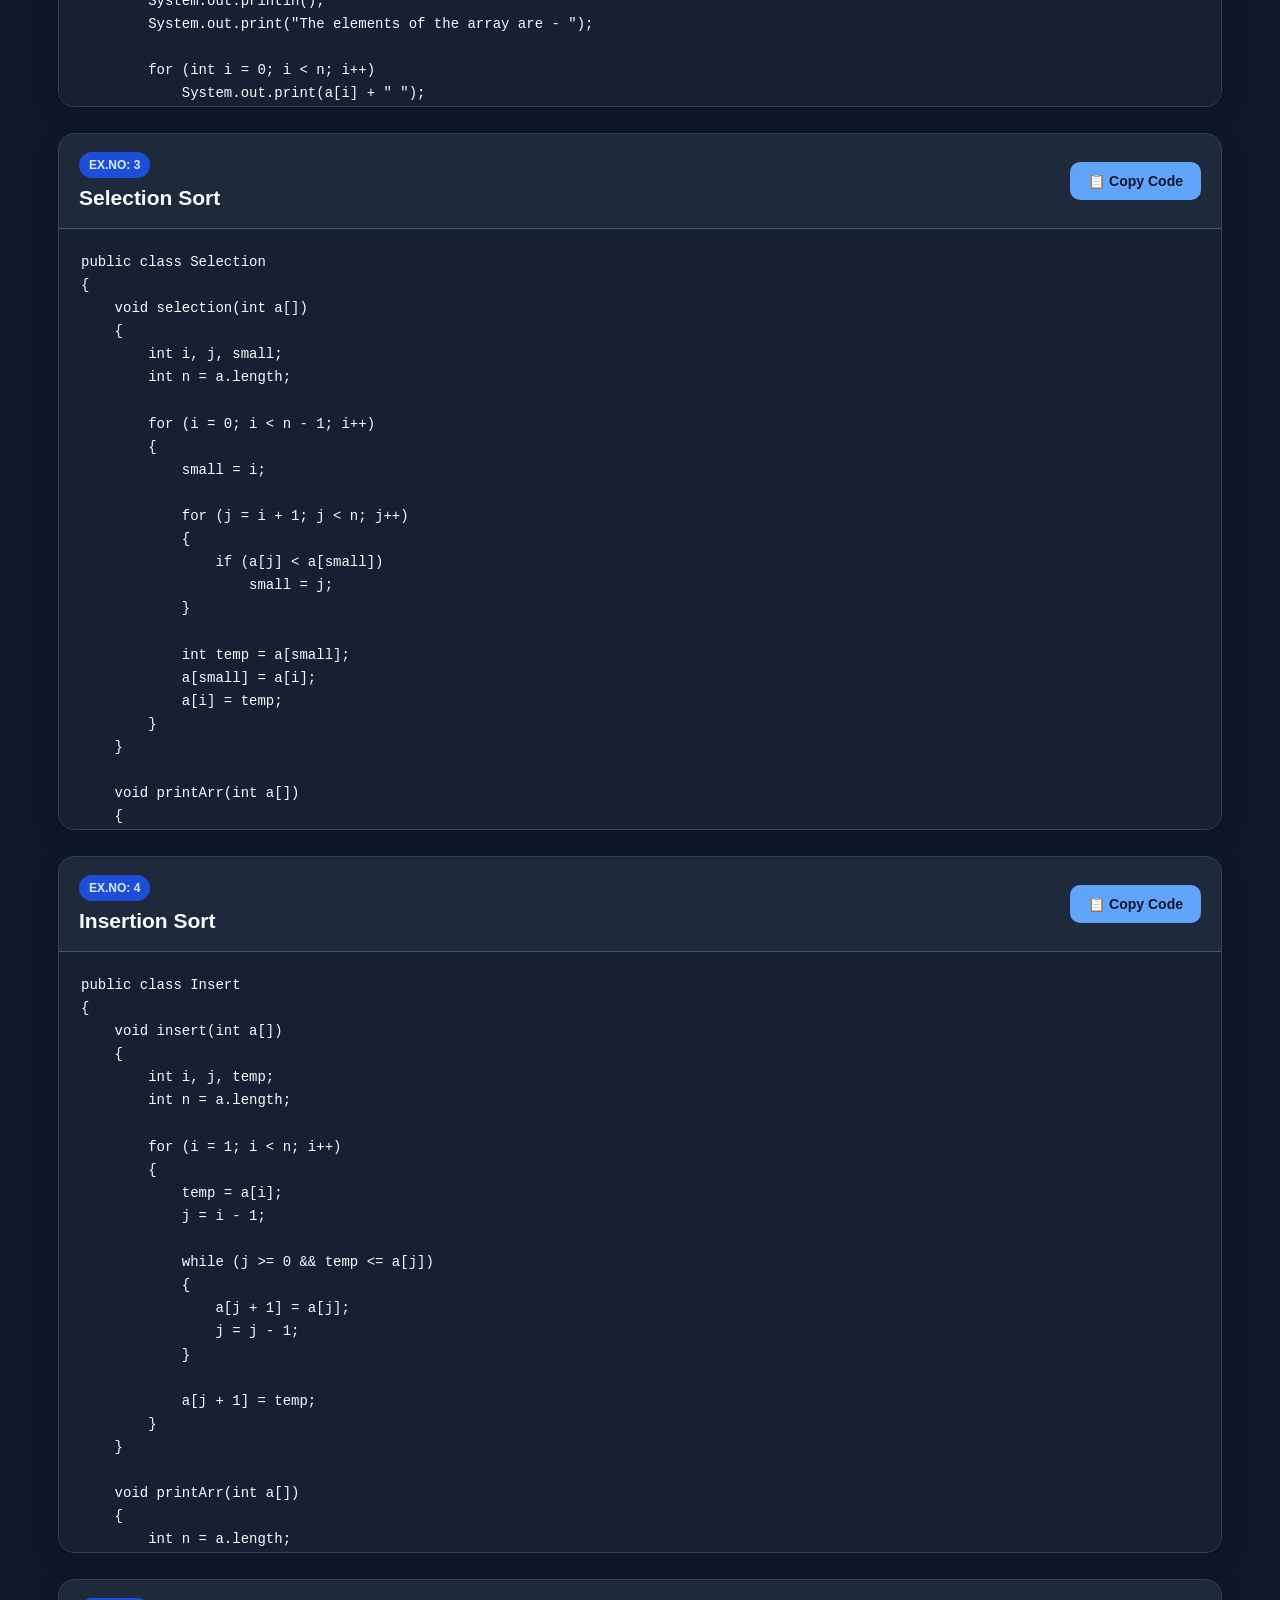
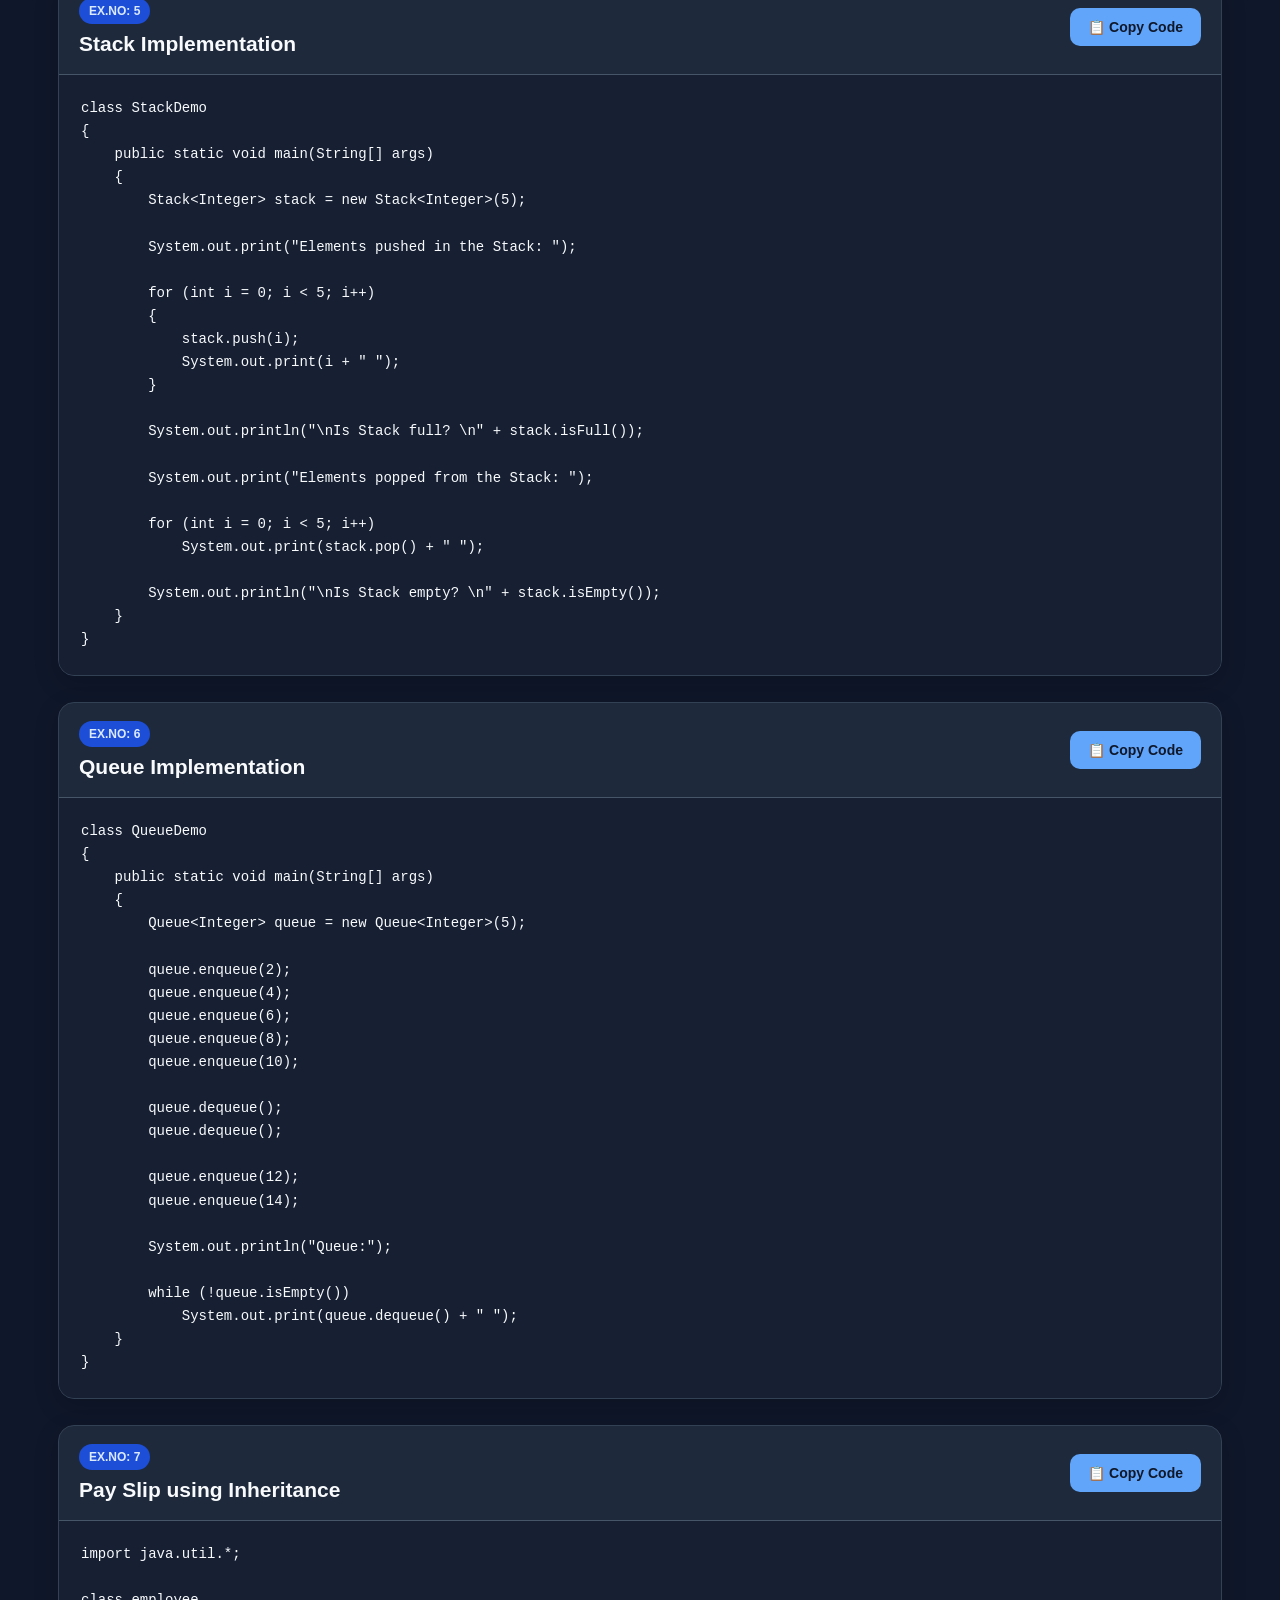
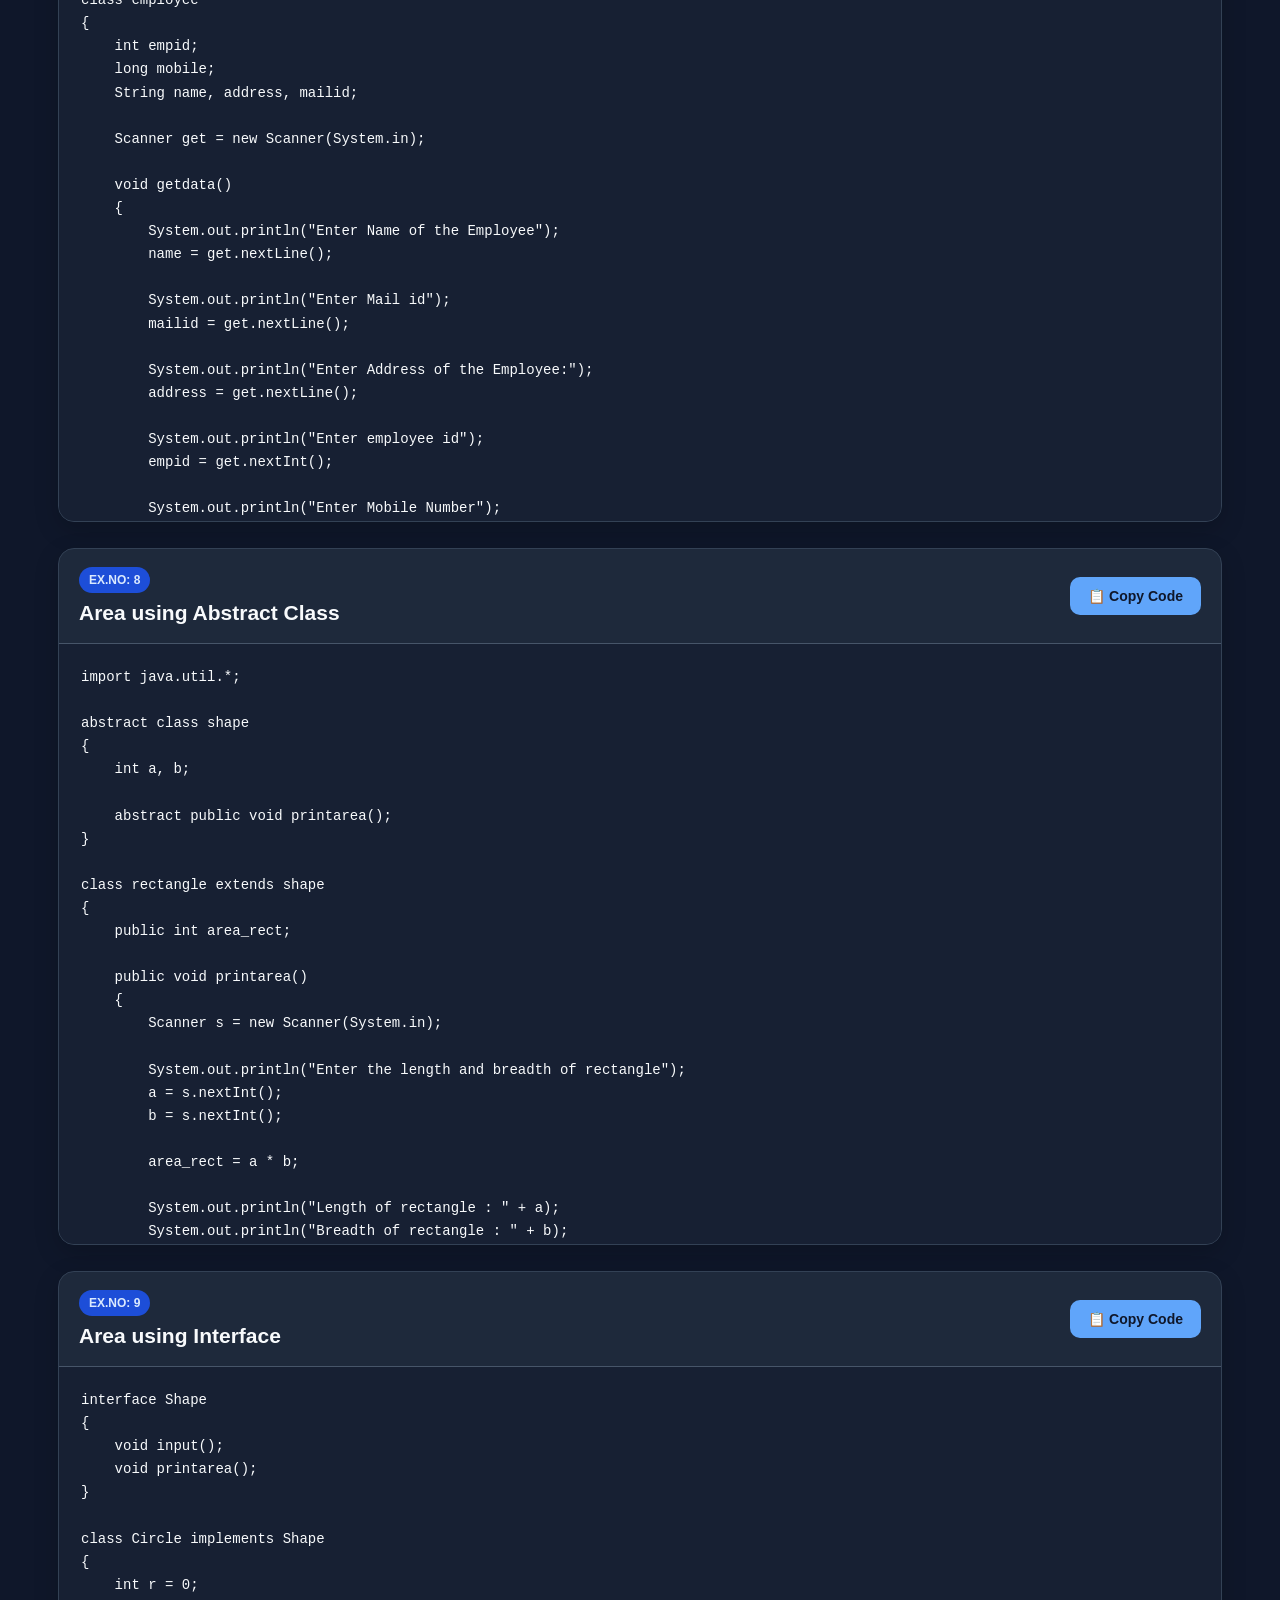
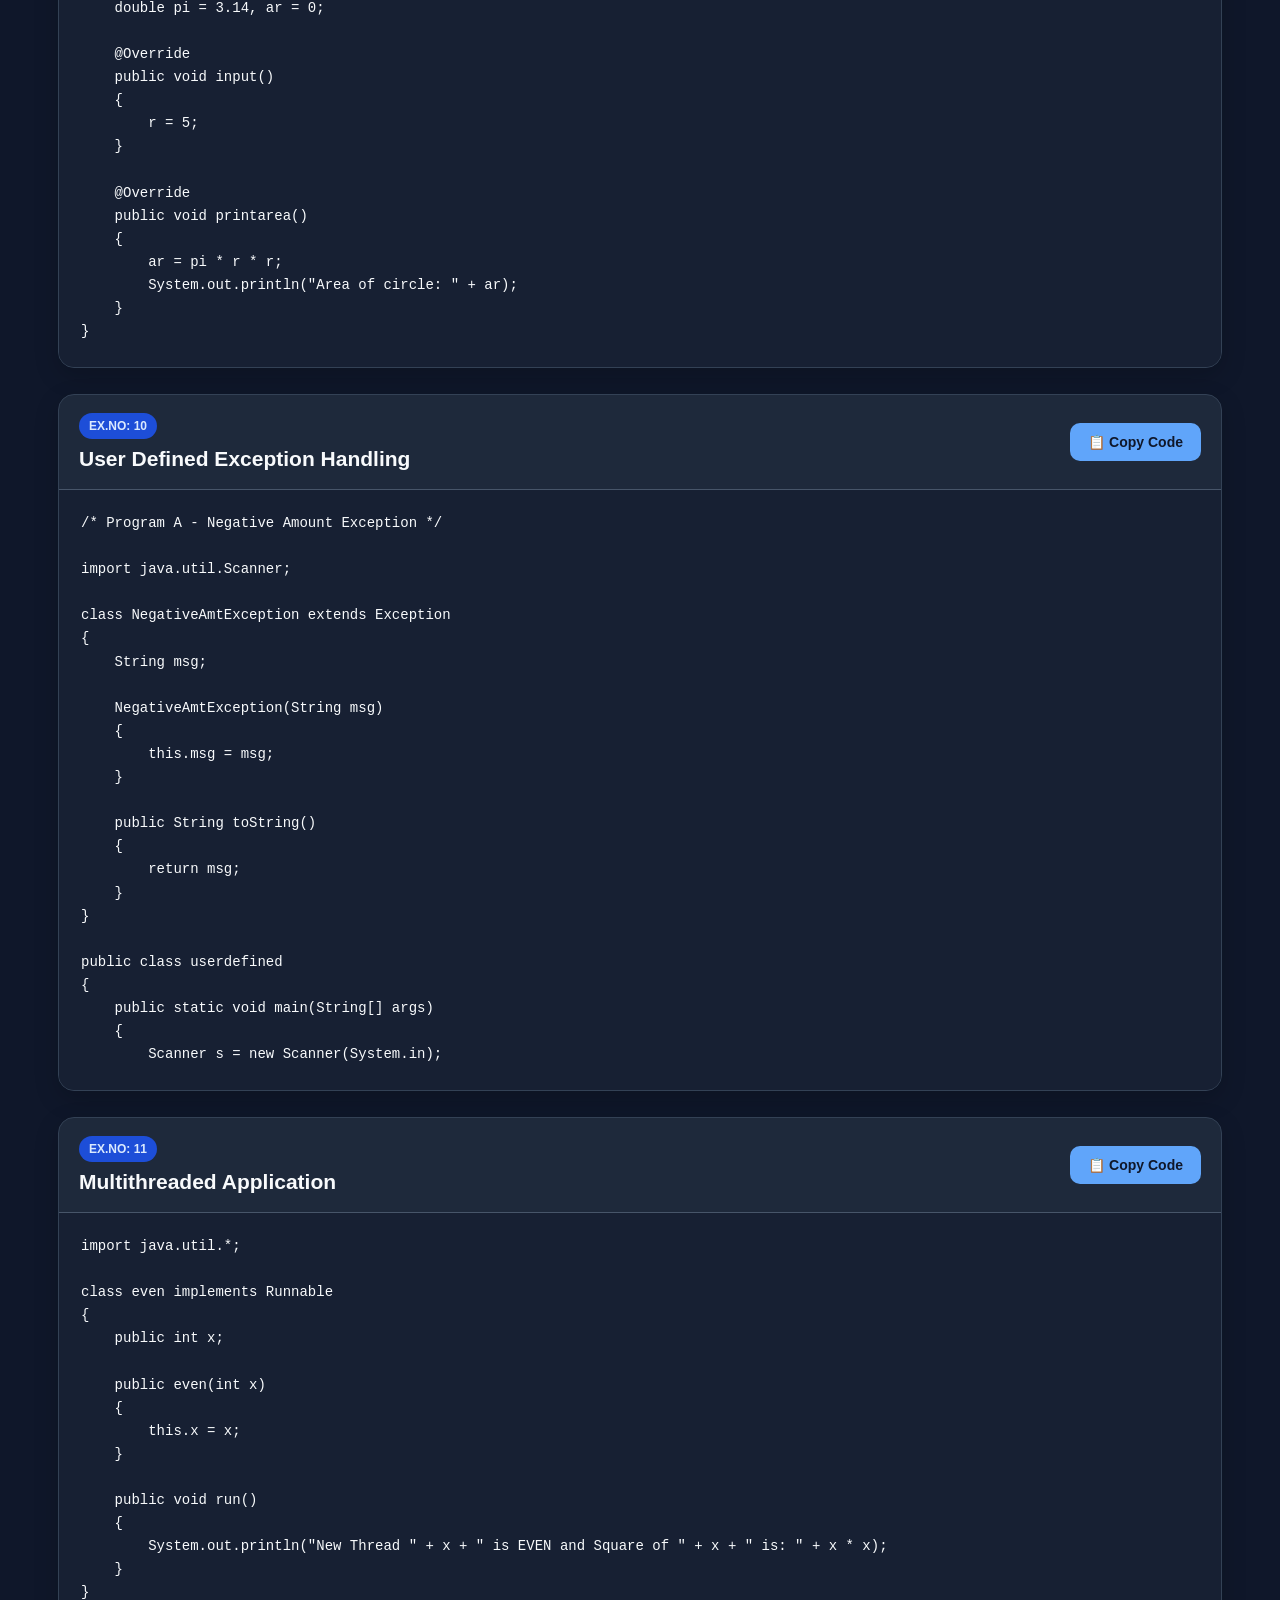
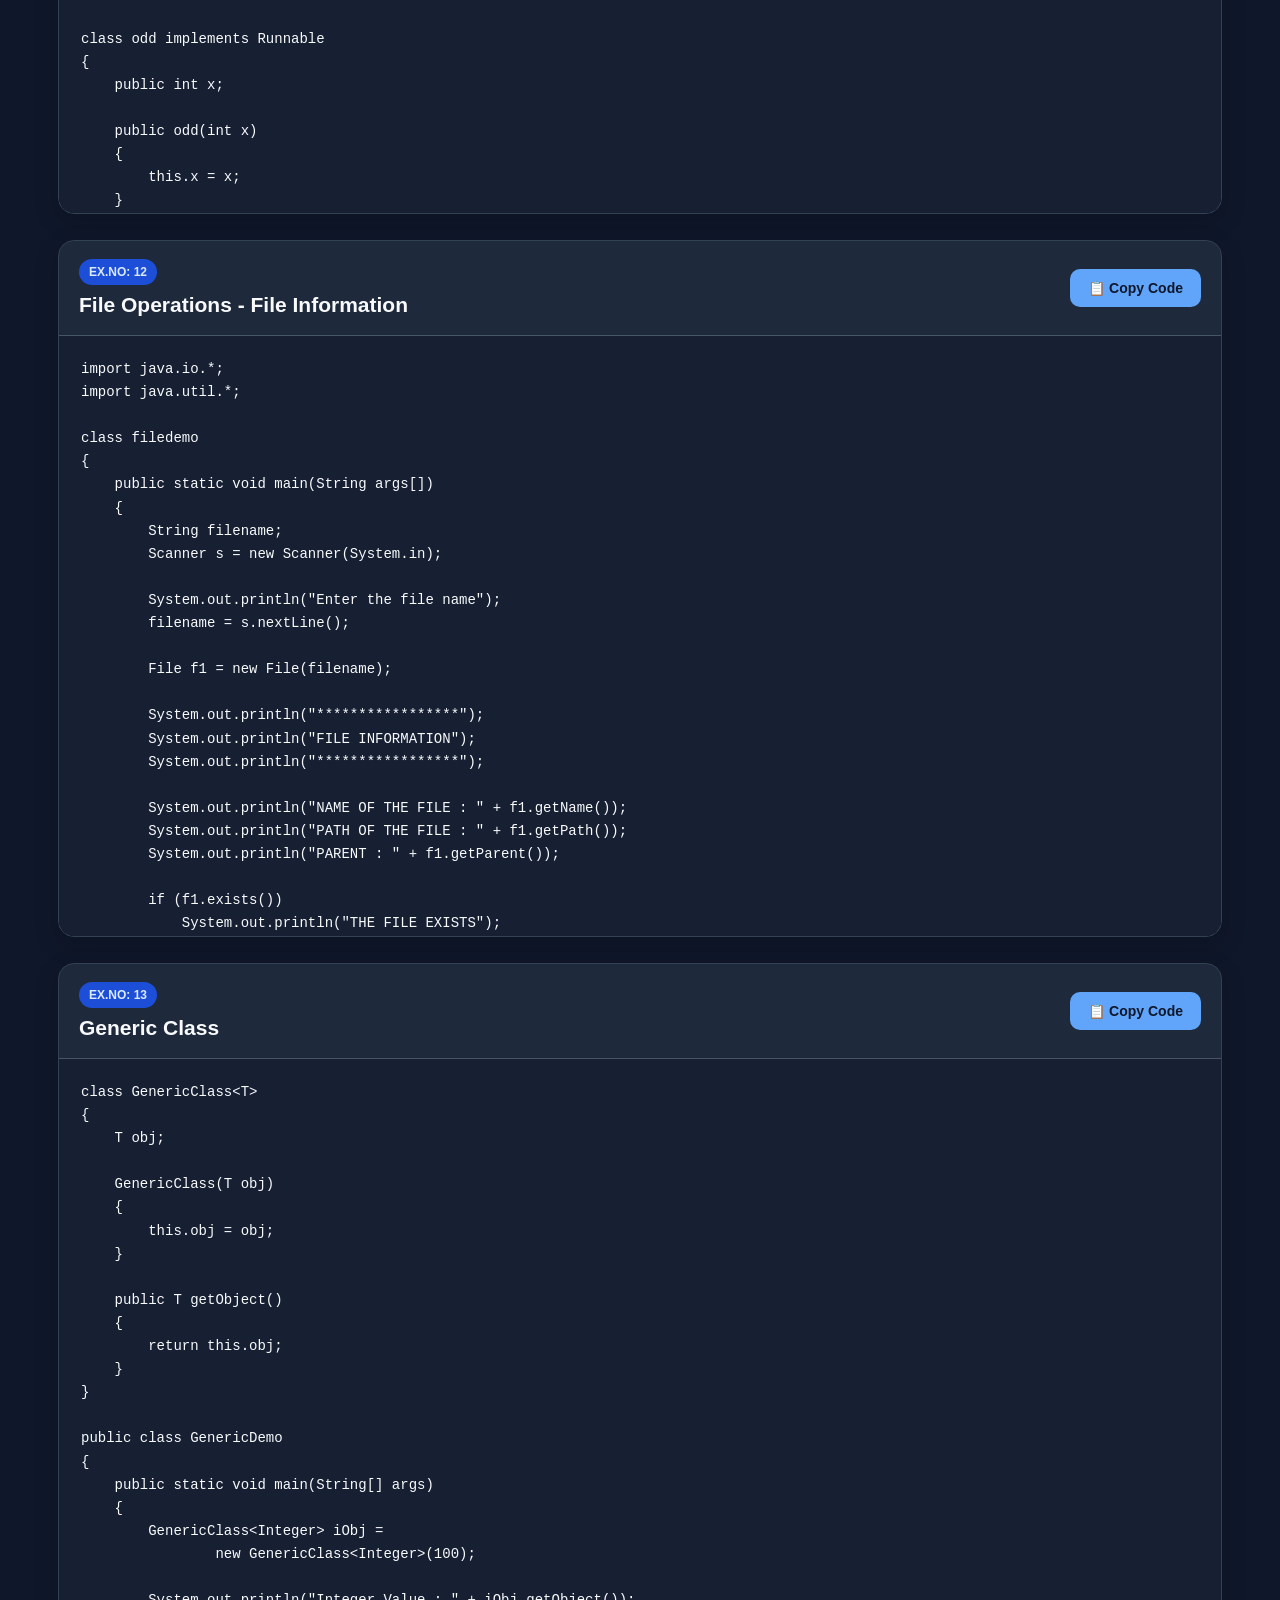
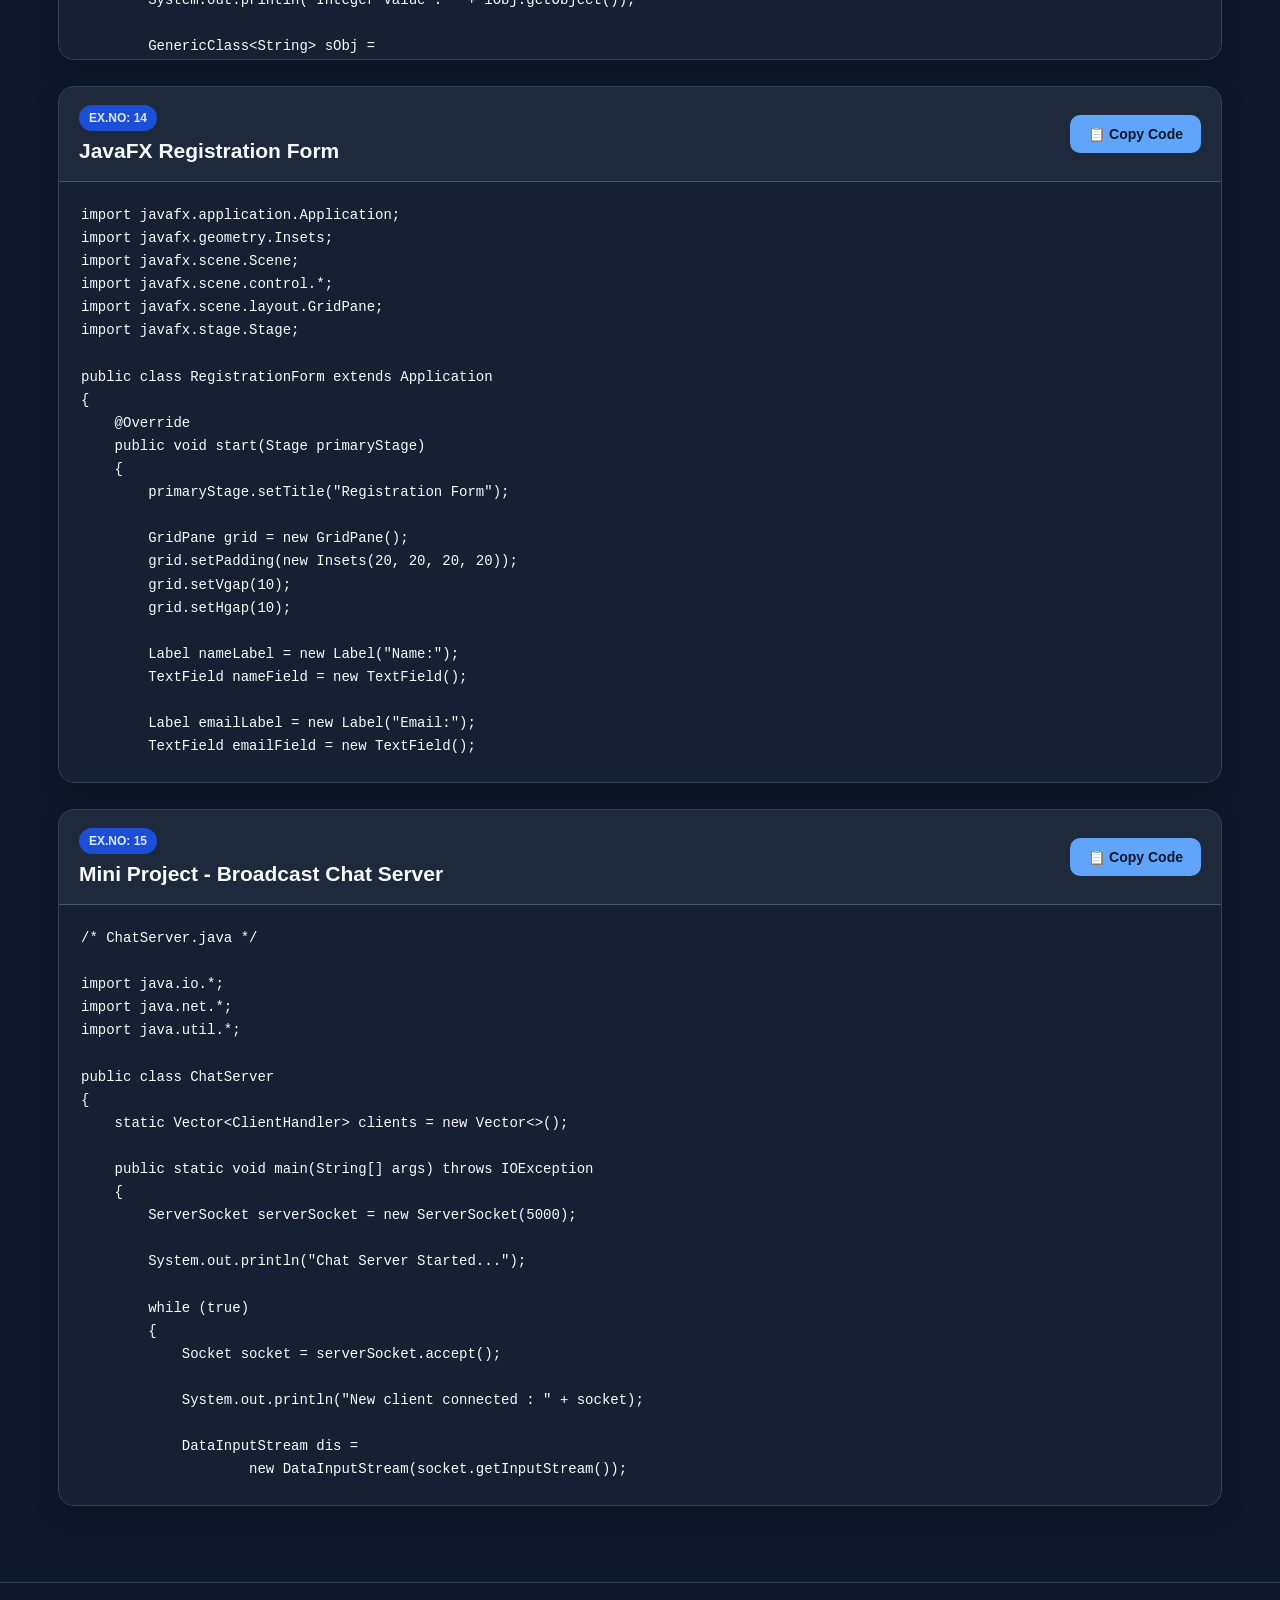
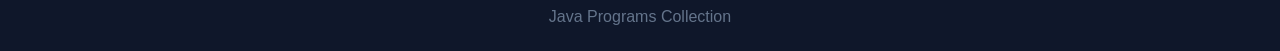
==== commit 11e59161: "program.html" ====
--- a/program.html
+++ b/program.html
@@ -1,51 +1,263 @@
 <!DOCTYPE html>
-<html>
+<html lang="en">
 <head>
 <meta charset="UTF-8">
-<title>C Program</title>
+<meta name="viewport" content="width=device-width, initial-scale=1.0">
+<title>Java Programs</title>
 
 <style>
-body{
-    background:#111827;
-    color:white;
-    font-family:Arial;
-    padding:30px;
-}
-
-pre{
-    background:#1f2937;
-    padding:20px;
-    border-radius:10px;
-    overflow:auto;
-}
-
-button{
-    padding:10px 20px;
-    background:#3b82f6;
-    color:white;
-    border:none;
-    border-radius:8px;
-    cursor:pointer;
-    margin-bottom:15px;
+* {
+    box-sizing: border-box;
+}
+
+html {
+    scroll-behavior: smooth;
+}
+
+body {
+    margin: 0;
+    background: #0f172a;
+    color: #f8fafc;
+    font-family: Arial, Helvetica, sans-serif;
+}
+
+.header {
+    padding: 42px 20px 28px;
+    text-align: center;
+    border-bottom: 1px solid #334155;
+}
+
+.logo-title {
+    display: flex;
+    justify-content: center;
+    align-items: center;
+    gap: 16px;
+    flex-wrap: wrap;
+}
+
+.logo {
+    font-size: 42px;
+}
+
+h1 {
+    margin: 0;
+    font-size: clamp(30px, 5vw, 44px);
+    font-weight: 800;
+    letter-spacing: -1px;
+}
+
+.subtitle {
+    margin: 10px 0 22px;
+    color: #94a3b8;
+    font-size: 16px;
+}
+
+.search-wrap {
+    max-width: 940px;
+    margin: 0 auto;
+}
+
+#search {
+    width: 100%;
+    padding: 16px 18px;
+    border: 0;
+    outline: none;
+    border-radius: 14px;
+    font-size: 17px;
+    background: #ffffff;
+    color: #111827;
+}
+
+.info {
+    max-width: 1180px;
+    margin: 0 auto;
+    padding: 26px 18px 10px;
+    display: flex;
+    justify-content: space-between;
+    gap: 20px;
+    color: #93c5fd;
+}
+
+.container {
+    max-width: 1200px;
+    margin: 0 auto;
+    padding: 10px 18px 50px;
+}
+
+.card {
+    margin: 0 0 26px;
+    border: 1px solid #334155;
+    border-radius: 16px;
+    overflow: hidden;
+    background: #1e293b;
+    box-shadow: 0 8px 25px rgba(0,0,0,.18);
+}
+
+.card-head {
+    min-height: 90px;
+    padding: 18px 20px;
+    display: flex;
+    align-items: center;
+    justify-content: space-between;
+    gap: 18px;
+    border-bottom: 1px solid #475569;
+}
+
+.badge {
+    display: inline-block;
+    padding: 6px 10px;
+    border-radius: 999px;
+    background: #1d4ed8;
+    color: #dbeafe;
+    font-size: 12px;
+    font-weight: 700;
+}
+
+.card h2 {
+    margin: 8px 0 0;
+    font-size: 21px;
+}
+
+.copy-btn {
+    flex-shrink: 0;
+    padding: 11px 18px;
+    border: 0;
+    border-radius: 10px;
+    background: #60a5fa;
+    color: #0f172a;
+    font-size: 14px;
+    font-weight: 700;
+    cursor: pointer;
+    transition: .2s;
+}
+
+.copy-btn:hover {
+    background: #93c5fd;
+    transform: translateY(-1px);
+}
+
+.copy-btn.copied {
+    background: #22c55e;
+    color: white;
+}
+
+.code {
+    margin: 0;
+    padding: 22px;
+    min-height: 180px;
+    max-height: 600px;
+    overflow: auto;
+    background: #172033;
+    color: #f8fafc;
+    font-family: Consolas, "Courier New", monospace;
+    font-size: 14px;
+    line-height: 1.65;
+    white-space: pre;
+    tab-size: 4;
+}
+
+.code::-webkit-scrollbar {
+    width: 12px;
+    height: 12px;
+}
+
+.code::-webkit-scrollbar-track {
+    background: #111827;
+}
+
+.code::-webkit-scrollbar-thumb {
+    background: #64748b;
+    border-radius: 10px;
+}
+
+.empty {
+    display: none;
+    text-align: center;
+    padding: 50px 20px;
+    color: #94a3b8;
+}
+
+.footer {
+    text-align: center;
+    padding: 25px;
+    color: #64748b;
+    border-top: 1px solid #334155;
+}
+
+@media (max-width: 700px) {
+    .header {
+        padding-top: 28px;
+    }
+
+    .logo {
+        font-size: 32px;
+    }
+
+    .card-head {
+        align-items: flex-start;
+        flex-direction: column;
+    }
+
+    .copy-btn {
+        width: 100%;
+    }
+
+    .info {
+        flex-direction: column;
+        gap: 5px;
+    }
+
+    .code {
+        font-size: 12px;
+        max-height: 500px;
+    }
 }
 </style>
-
 </head>
 
 <body>
-<h2>Singly Linked List Program</h2>
-
-<textarea>
-Program 1 – Binary Search
-
-
-class BinarySearch
+
+<header class="header">
+    <div class="logo-title">
+        <span class="logo">📚</span>
+        <h1>JAVA PROGRAMS</h1>
+    </div>
+
+    <p class="subtitle">All Java Programs • Search • Copy Code</p>
+
+    <div class="search-wrap">
+        <input
+            id="search"
+            type="text"
+            placeholder="Search programs... (e.g. Stack, Queue, Exception)"
+            oninput="searchPrograms()"
+        >
+    </div>
+</header>
+
+<div class="info">
+    <span id="count">15 programs loaded</span>
+    <span>Click <b>Copy Code</b> to copy any program.</span>
+</div>
+
+<main class="container">
+    <div id="programs">
+        
+    <section class="card" data-title="ex.no: 1 binary search">
+        <div class="card-head">
+            <div>
+                <span class="badge">EX.NO: 1</span>
+                <h2>Binary Search</h2>
+            </div>
+            <button class="copy-btn" onclick="copyProgram(this)">📋 Copy Code</button>
+        </div>
+        <pre class="code"><code>class BinarySearch
 {
     static int binarySearch(int a[], int beg, int end, int val)
     {
         int mid;
 
-        if (end >= beg)
+        if (end &gt;= beg)
         {
             mid = (beg + end) / 2;
 
@@ -53,7 +265,7 @@
             {
                 return mid + 1;
             }
-            else if (a[mid] < val)
+            else if (a[mid] &lt; val)
             {
                 return binarySearch(a, mid + 1, end, val);
             }
@@ -74,36 +286,36 @@
 
         int res = binarySearch(a, 0, n - 1, val);
 
-        System.out.print("The elements of the array are: ");
-        for (int i = 0; i < n; i++)
-        {
-            System.out.print(a[i] + " ");
+        System.out.print(&quot;The elements of the array are: &quot;);
+        for (int i = 0; i &lt; n; i++)
+        {
+            System.out.print(a[i] + &quot; &quot;);
         }
 
         System.out.println();
-        System.out.println("Element to be searched is: " + val);
+        System.out.println(&quot;Element to be searched is: &quot; + val);
 
         if (res == -1)
-        {
-            System.out.println("Element is not present in the array");
-        }
+            System.out.println(&quot;Element is not present in the array&quot;);
         else
-        {
-            System.out.println("Element is present at " + res + " position of array");
-        }
-    }
-}
-
-
-
-Program 2 – Linear Search
-
-
-class LinearSearch
+            System.out.println(&quot;Element is present at &quot; + res + &quot; position of array&quot;);
+    }
+}</code></pre>
+    </section>
+    
+    <section class="card" data-title="ex.no: 2 linear search">
+        <div class="card-head">
+            <div>
+                <span class="badge">EX.NO: 2</span>
+                <h2>Linear Search</h2>
+            </div>
+            <button class="copy-btn" onclick="copyProgram(this)">📋 Copy Code</button>
+        </div>
+        <pre class="code"><code>class LinearSearch
 {
     static int linearSearch(int a[], int n, int val)
     {
-        for (int i = 0; i < n; i++)
+        for (int i = 0; i &lt; n; i++)
         {
             if (a[i] == val)
                 return i + 1;
@@ -120,37 +332,44 @@
         int res = linearSearch(a, n, val);
 
         System.out.println();
-        System.out.print("The elements of the array are - ");
-
-        for (int i = 0; i < n; i++)
-            System.out.print(a[i] + " ");
+        System.out.print(&quot;The elements of the array are - &quot;);
+
+        for (int i = 0; i &lt; n; i++)
+            System.out.print(a[i] + &quot; &quot;);
 
         System.out.println();
-        System.out.println("Element to be searched is - " + val);
+        System.out.println(&quot;Element to be searched is - &quot; + val);
 
         if (res == -1)
-            System.out.println("Element is not present in the array");
+            System.out.println(&quot;Element is not present in the array&quot;);
         else
-            System.out.println("Element is present at " + res + " position of array");
-    }
-}  
-
-
-
-public class Selection
+            System.out.println(&quot;Element is present at &quot; + res + &quot; position of array&quot;);
+    }
+}</code></pre>
+    </section>
+    
+    <section class="card" data-title="ex.no: 3 selection sort">
+        <div class="card-head">
+            <div>
+                <span class="badge">EX.NO: 3</span>
+                <h2>Selection Sort</h2>
+            </div>
+            <button class="copy-btn" onclick="copyProgram(this)">📋 Copy Code</button>
+        </div>
+        <pre class="code"><code>public class Selection
 {
     void selection(int a[])
     {
         int i, j, small;
         int n = a.length;
 
-        for (i = 0; i < n - 1; i++)
+        for (i = 0; i &lt; n - 1; i++)
         {
             small = i;
 
-            for (j = i + 1; j < n; j++)
+            for (j = i + 1; j &lt; n; j++)
             {
-                if (a[j] < a[small])
+                if (a[j] &lt; a[small])
                     small = j;
             }
 
@@ -164,10 +383,8 @@
     {
         int n = a.length;
 
-        for (int i = 0; i < n; i++)
-        {
-            System.out.print(a[i] + " ");
-        }
+        for (int i = 0; i &lt; n; i++)
+            System.out.print(a[i] + &quot; &quot;);
     }
 
     public static void main(String[] args)
@@ -176,90 +393,40 @@
 
         Selection s = new Selection();
 
-        System.out.println("\nBefore sorting array elements are - ");
+        System.out.println(&quot;\nBefore sorting array elements are - &quot;);
         s.printArr(a);
 
         s.selection(a);
 
-        System.out.println("\nAfter sorting array elements are - ");
+        System.out.println(&quot;\nAfter sorting array elements are - &quot;);
         s.printArr(a);
 
         System.out.println();
     }
-}
-
-
-
-Program 3 – Selection Sort
-
-
-public class Selection
-{
-    void selection(int a[])
-    {
-        int i, j, small;
-        int n = a.length;
-
-        for (i = 0; i < n - 1; i++)
-        {
-            small = i;
-
-            for (j = i + 1; j < n; j++)
-            {
-                if (a[j] < a[small])
-                    small = j;
-            }
-
-            int temp = a[small];
-            a[small] = a[i];
-            a[i] = temp;
-        }
-    }
-
-    void printArr(int a[])
-    {
-        int n = a.length;
-
-        for (int i = 0; i < n; i++)
-        {
-            System.out.print(a[i] + " ");
-        }
-    }
-
-    public static void main(String[] args)
-    {
-        int a[] = {91, 49, 4, 19, 10, 21};
-
-        Selection s = new Selection();
-
-        System.out.println("\nBefore sorting array elements are - ");
-        s.printArr(a);
-
-        s.selection(a);
-
-        System.out.println("\nAfter sorting array elements are - ");
-        s.printArr(a);
-
-        System.out.println();
-    }
-}
-
-
-Program 4 – Insertion Sort
-
-public class Insert
+}</code></pre>
+    </section>
+    
+    <section class="card" data-title="ex.no: 4 insertion sort">
+        <div class="card-head">
+            <div>
+                <span class="badge">EX.NO: 4</span>
+                <h2>Insertion Sort</h2>
+            </div>
+            <button class="copy-btn" onclick="copyProgram(this)">📋 Copy Code</button>
+        </div>
+        <pre class="code"><code>public class Insert
 {
     void insert(int a[])
     {
         int i, j, temp;
         int n = a.length;
 
-        for (i = 1; i < n; i++)
+        for (i = 1; i &lt; n; i++)
         {
             temp = a[i];
             j = i - 1;
 
-            while (j >= 0 && temp <= a[j])
+            while (j &gt;= 0 &amp;&amp; temp &lt;= a[j])
             {
                 a[j + 1] = a[j];
                 j = j - 1;
@@ -273,10 +440,8 @@
     {
         int n = a.length;
 
-        for (int i = 0; i < n; i++)
-        {
-            System.out.print(a[i] + " ");
-        }
+        for (int i = 0; i &lt; n; i++)
+            System.out.print(a[i] + &quot; &quot;);
     }
 
     public static void main(String[] args)
@@ -285,58 +450,61 @@
 
         Insert i1 = new Insert();
 
-        System.out.println("\nBefore sorting array elements are - ");
+        System.out.println(&quot;\nBefore sorting array elements are - &quot;);
         i1.printArr(a);
 
         i1.insert(a);
 
-        System.out.println("\nAfter sorting array elements are - ");
+        System.out.println(&quot;\nAfter sorting array elements are - &quot;);
         i1.printArr(a);
 
         System.out.println();
     }
-}
-
-Program 5 – Stack Implementation
-
-class StackDemo
+}</code></pre>
+    </section>
+    
+    <section class="card" data-title="ex.no: 5 stack implementation">
+        <div class="card-head">
+            <div>
+                <span class="badge">EX.NO: 5</span>
+                <h2>Stack Implementation</h2>
+            </div>
+            <button class="copy-btn" onclick="copyProgram(this)">📋 Copy Code</button>
+        </div>
+        <pre class="code"><code>class StackDemo
 {
     public static void main(String[] args)
     {
-        Stack<Integer> stack = new Stack<Integer>(5);
-
-        System.out.print("Elements pushed in the Stack: ");
-
-        for (int i = 0; i < 5; i++)
+        Stack&lt;Integer&gt; stack = new Stack&lt;Integer&gt;(5);
+
+        System.out.print(&quot;Elements pushed in the Stack: &quot;);
+
+        for (int i = 0; i &lt; 5; i++)
         {
             stack.push(i);
-            System.out.print(i + " ");
-        }
-
-        System.out.println("\nIs Stack full? \n" + stack.isFull());
-
-        System.out.print("Elements popped from the Stack: ");
-
-        for (int i = 0; i < 5; i++)
-        {
-            System.out.print(stack.pop() + " ");
-        }
-
-        System.out.println("\nIs Stack empty? \n" + stack.isEmpty());
-    }
-}
-
-
-Stack.java
-
-
-public class Stack<V>
+            System.out.print(i + &quot; &quot;);
+        }
+
+        System.out.println(&quot;\nIs Stack full? \n&quot; + stack.isFull());
+
+        System.out.print(&quot;Elements popped from the Stack: &quot;);
+
+        for (int i = 0; i &lt; 5; i++)
+            System.out.print(stack.pop() + &quot; &quot;);
+
+        System.out.println(&quot;\nIs Stack empty? \n&quot; + stack.isEmpty());
+    }
+}
+
+/* Stack.java */
+
+public class Stack&lt;V&gt;
 {
     private int maxSize;
     private int top;
     private V array[];
 
-    @SuppressWarnings("unchecked")
+    @SuppressWarnings(&quot;unchecked&quot;)
     public Stack(int max_size)
     {
         this.maxSize = max_size;
@@ -371,7 +539,7 @@
     {
         if (isFull())
         {
-            System.err.println("Stack is Full!");
+            System.err.println(&quot;Stack is Full!&quot;);
             return;
         }
 
@@ -385,19 +553,22 @@
 
         return array[top--];
     }
-}
-
-
-Program 6 – Queue Implementation
-
-
-
-
-class QueueDemo
+}</code></pre>
+    </section>
+    
+    <section class="card" data-title="ex.no: 6 queue implementation">
+        <div class="card-head">
+            <div>
+                <span class="badge">EX.NO: 6</span>
+                <h2>Queue Implementation</h2>
+            </div>
+            <button class="copy-btn" onclick="copyProgram(this)">📋 Copy Code</button>
+        </div>
+        <pre class="code"><code>class QueueDemo
 {
     public static void main(String[] args)
     {
-        Queue<Integer> queue = new Queue<Integer>(5);
+        Queue&lt;Integer&gt; queue = new Queue&lt;Integer&gt;(5);
 
         queue.enqueue(2);
         queue.enqueue(4);
@@ -411,19 +582,16 @@
         queue.enqueue(12);
         queue.enqueue(14);
 
-        System.out.println("Queue:");
+        System.out.println(&quot;Queue:&quot;);
 
         while (!queue.isEmpty())
-        {
-            System.out.print(queue.dequeue() + " ");
-        }
-    }
-}
-
-
-Queue.java
-
-public class Queue<V>
+            System.out.print(queue.dequeue() + &quot; &quot;);
+    }
+}
+
+/* Queue.java */
+
+public class Queue&lt;V&gt;
 {
     private int maxSize;
     private V[] array;
@@ -431,7 +599,7 @@
     private int back;
     private int currentSize;
 
-    @SuppressWarnings("unchecked")
+    @SuppressWarnings(&quot;unchecked&quot;)
     public Queue(int maxSize)
     {
         this.maxSize = maxSize;
@@ -487,15 +655,18 @@
 
         return temp;
     }
-}
-
-
-
-Program 7 – Pay Slip using Inheritance
-
-
-
-import java.util.*;
+}</code></pre>
+    </section>
+    
+    <section class="card" data-title="ex.no: 7 pay slip using inheritance">
+        <div class="card-head">
+            <div>
+                <span class="badge">EX.NO: 7</span>
+                <h2>Pay Slip using Inheritance</h2>
+            </div>
+            <button class="copy-btn" onclick="copyProgram(this)">📋 Copy Code</button>
+        </div>
+        <pre class="code"><code>import java.util.*;
 
 class employee
 {
@@ -507,29 +678,29 @@
 
     void getdata()
     {
-        System.out.println("Enter Name of the Employee");
+        System.out.println(&quot;Enter Name of the Employee&quot;);
         name = get.nextLine();
 
-        System.out.println("Enter Mail id");
+        System.out.println(&quot;Enter Mail id&quot;);
         mailid = get.nextLine();
 
-        System.out.println("Enter Address of the Employee:");
+        System.out.println(&quot;Enter Address of the Employee:&quot;);
         address = get.nextLine();
 
-        System.out.println("Enter employee id");
+        System.out.println(&quot;Enter employee id&quot;);
         empid = get.nextInt();
 
-        System.out.println("Enter Mobile Number");
+        System.out.println(&quot;Enter Mobile Number&quot;);
         mobile = get.nextLong();
     }
 
     void display()
     {
-        System.out.println("Employee Name: " + name);
-        System.out.println("Employee id : " + empid);
-        System.out.println("Mail id : " + mailid);
-        System.out.println("Address: " + address);
-        System.out.println("Mobile Number: " + mobile);
+        System.out.println(&quot;Employee Name: &quot; + name);
+        System.out.println(&quot;Employee id : &quot; + empid);
+        System.out.println(&quot;Mail id : &quot; + mailid);
+        System.out.println(&quot;Address: &quot; + address);
+        System.out.println(&quot;Mobile Number: &quot; + mobile);
     }
 }
 
@@ -539,7 +710,7 @@
 
     void getprogrammer()
     {
-        System.out.println("Enter basic pay");
+        System.out.println(&quot;Enter basic pay&quot;);
         bp = get.nextDouble();
     }
 
@@ -553,21 +724,18 @@
         gross = (bp + da + hra);
         net = (gross - pf - club);
 
-        System.out.println("************************************************");
-        System.out.println("PAY SLIP FOR PROGRAMMER");
-        System.out.println("************************************************");
-        System.out.println("Basic Pay: Rs " + bp);
-        System.out.println("DA: Rs " + da);
-        System.out.println("PF: Rs " + pf);
-        System.out.println("HRA: Rs " + hra);
-        System.out.println("CLUB: Rs " + club);
-        System.out.println("GROSS PAY: Rs " + gross);
-        System.out.println("NET PAY: Rs " + net);
-    }
-}
-
-
-Program 7 – Pay Slip using Inheritance (Part 7.2).
+        System.out.println(&quot;************************************************&quot;);
+        System.out.println(&quot;PAY SLIP FOR PROGRAMMER&quot;);
+        System.out.println(&quot;************************************************&quot;);
+        System.out.println(&quot;Basic Pay: Rs &quot; + bp);
+        System.out.println(&quot;DA: Rs &quot; + da);
+        System.out.println(&quot;PF: Rs &quot; + pf);
+        System.out.println(&quot;HRA: Rs &quot; + hra);
+        System.out.println(&quot;CLUB: Rs &quot; + club);
+        System.out.println(&quot;GROSS PAY: Rs &quot; + gross);
+        System.out.println(&quot;NET PAY: Rs &quot; + net);
+    }
+}
 
 class asstprofessor extends employee
 {
@@ -575,7 +743,7 @@
 
     void getasst()
     {
-        System.out.println("Enter basic pay");
+        System.out.println(&quot;Enter basic pay&quot;);
         bp = get.nextDouble();
     }
 
@@ -589,16 +757,16 @@
         gross = (bp + da + hra);
         net = (gross - pf - club);
 
-        System.out.println("************************************************");
-        System.out.println("PAY SLIP FOR ASSISTANT PROFESSOR");
-        System.out.println("************************************************");
-        System.out.println("Basic Pay: Rs " + bp);
-        System.out.println("DA: Rs " + da);
-        System.out.println("HRA: Rs " + hra);
-        System.out.println("PF: Rs " + pf);
-        System.out.println("CLUB: Rs " + club);
-        System.out.println("GROSS PAY: Rs " + gross);
-        System.out.println("NET PAY: Rs " + net);
+        System.out.println(&quot;************************************************&quot;);
+        System.out.println(&quot;PAY SLIP FOR ASSISTANT PROFESSOR&quot;);
+        System.out.println(&quot;************************************************&quot;);
+        System.out.println(&quot;Basic Pay: Rs &quot; + bp);
+        System.out.println(&quot;DA: Rs &quot; + da);
+        System.out.println(&quot;HRA: Rs &quot; + hra);
+        System.out.println(&quot;PF: Rs &quot; + pf);
+        System.out.println(&quot;CLUB: Rs &quot; + club);
+        System.out.println(&quot;GROSS PAY: Rs &quot; + gross);
+        System.out.println(&quot;NET PAY: Rs &quot; + net);
     }
 }
 
@@ -608,7 +776,7 @@
 
     void getassociate()
     {
-        System.out.println("Enter basic pay");
+        System.out.println(&quot;Enter basic pay&quot;);
         bp = get.nextDouble();
     }
 
@@ -622,32 +790,26 @@
         gross = (bp + da + hra);
         net = (gross - pf - club);
 
-        System.out.println("************************************************");
-        System.out.println("PAY SLIP FOR ASSOCIATE PROFESSOR");
-        System.out.println("************************************************");
-        System.out.println("Basic Pay: Rs " + bp);
-        System.out.println("DA: Rs " + da);
-        System.out.println("HRA: Rs " + hra);
-        System.out.println("PF: Rs " + pf);
-        System.out.println("CLUB: Rs " + club);
-        System.out.println("GROSS PAY: Rs " + gross);
-        System.out.println("NET PAY: Rs " + net);
-    }
-}
-
-
-
-Program 7 – Pay Slip using Inheritance (Part 7.2).
-
-
-
-class asstprofessor extends employee
+        System.out.println(&quot;************************************************&quot;);
+        System.out.println(&quot;PAY SLIP FOR ASSOCIATE PROFESSOR&quot;);
+        System.out.println(&quot;************************************************&quot;);
+        System.out.println(&quot;Basic Pay: Rs &quot; + bp);
+        System.out.println(&quot;DA: Rs &quot; + da);
+        System.out.println(&quot;HRA: Rs &quot; + hra);
+        System.out.println(&quot;PF: Rs &quot; + pf);
+        System.out.println(&quot;CLUB: Rs &quot; + club);
+        System.out.println(&quot;GROSS PAY: Rs &quot; + gross);
+        System.out.println(&quot;NET PAY: Rs &quot; + net);
+    }
+}
+
+class professor extends employee
 {
     double salary, bp, da, hra, pf, club, net, gross;
 
     void getprofessor()
     {
-        System.out.println("Enter basic pay");
+        System.out.println(&quot;Enter basic pay&quot;);
         bp = get.nextDouble();
     }
 
@@ -661,22 +823,18 @@
         gross = (bp + da + hra);
         net = (gross - pf - club);
 
-        System.out.println("************************************************");
-        System.out.println("PAY SLIP FOR PROFESSOR");
-        System.out.println("************************************************");
-        System.out.println("Basic Pay: Rs " + bp);
-        System.out.println("DA: Rs " + da);
-        System.out.println("HRA: Rs " + hra);
-        System.out.println("PF: Rs " + pf);
-        System.out.println("CLUB: Rs " + club);
-        System.out.println("GROSS PAY: Rs " + gross);
-        System.out.println("NET PAY: Rs " + net);
-    }
-}
-
-Program 7 – Pay Slip using Inheritance (Part 7.3)
-
-
+        System.out.println(&quot;************************************************&quot;);
+        System.out.println(&quot;PAY SLIP FOR PROFESSOR&quot;);
+        System.out.println(&quot;************************************************&quot;);
+        System.out.println(&quot;Basic Pay: Rs &quot; + bp);
+        System.out.println(&quot;DA: Rs &quot; + da);
+        System.out.println(&quot;HRA: Rs &quot; + hra);
+        System.out.println(&quot;PF: Rs &quot; + pf);
+        System.out.println(&quot;CLUB: Rs &quot; + club);
+        System.out.println(&quot;GROSS PAY: Rs &quot; + gross);
+        System.out.println(&quot;NET PAY: Rs &quot; + net);
+    }
+}
 
 class salary
 {
@@ -687,11 +845,11 @@
 
         do
         {
-            System.out.println("PAYROLL");
-            System.out.println("1. PROGRAMMER");
-            System.out.println("2. ASSISTANT PROFESSOR");
-            System.out.println("3. ASSOCIATE PROFESSOR");
-            System.out.println("4. PROFESSOR");
+            System.out.println(&quot;PAYROLL&quot;);
+            System.out.println(&quot;1. PROGRAMMER&quot;);
+            System.out.println(&quot;2. ASSISTANT PROFESSOR&quot;);
+            System.out.println(&quot;3. ASSOCIATE PROFESSOR&quot;);
+            System.out.println(&quot;4. PROFESSOR&quot;);
 
             choice = c.nextInt();
 
@@ -738,26 +896,27 @@
                 }
 
                 default:
-                {
-                    System.out.println("Invalid Choice");
-                }
+                    System.out.println(&quot;Invalid Choice&quot;);
             }
 
-            System.out.println("Do you want to continue?");
-            System.out.println("Press 1 to Continue and 0 to Exit");
+            System.out.println(&quot;Do you want to continue?&quot;);
+            System.out.println(&quot;Press 1 to Continue and 0 to Exit&quot;);
             cont = c.nextInt();
 
         } while (cont == 1);
     }
-}
-
-
-
-Program 8 – Area using Abstract Class
-
-
-
-import java.util.*;
+}</code></pre>
+    </section>
+    
+    <section class="card" data-title="ex.no: 8 area using abstract class">
+        <div class="card-head">
+            <div>
+                <span class="badge">EX.NO: 8</span>
+                <h2>Area using Abstract Class</h2>
+            </div>
+            <button class="copy-btn" onclick="copyProgram(this)">📋 Copy Code</button>
+        </div>
+        <pre class="code"><code>import java.util.*;
 
 abstract class shape
 {
@@ -774,15 +933,15 @@
     {
         Scanner s = new Scanner(System.in);
 
-        System.out.println("Enter the length and breadth of rectangle");
+        System.out.println(&quot;Enter the length and breadth of rectangle&quot;);
         a = s.nextInt();
         b = s.nextInt();
 
         area_rect = a * b;
 
-        System.out.println("Length of rectangle : " + a);
-        System.out.println("Breadth of rectangle : " + b);
-        System.out.println("The area of rectangle is : " + area_rect);
+        System.out.println(&quot;Length of rectangle : &quot; + a);
+        System.out.println(&quot;Breadth of rectangle : &quot; + b);
+        System.out.println(&quot;The area of rectangle is : &quot; + area_rect);
     }
 }
 
@@ -794,16 +953,16 @@
     {
         Scanner s = new Scanner(System.in);
 
-        System.out.println("Enter the base and height of triangle");
+        System.out.println(&quot;Enter the base and height of triangle&quot;);
         a = s.nextInt();
         b = s.nextInt();
 
-        System.out.println("Base of triangle : " + a);
-        System.out.println("Height of triangle : " + b);
+        System.out.println(&quot;Base of triangle : &quot; + a);
+        System.out.println(&quot;Height of triangle : &quot; + b);
 
         area_tri = (0.5 * a * b);
 
-        System.out.println("The area of triangle is : " + area_tri);
+        System.out.println(&quot;The area of triangle is : &quot; + area_tri);
     }
 }
 
@@ -815,13 +974,13 @@
     {
         Scanner s = new Scanner(System.in);
 
-        System.out.println("Enter the radius of circle");
+        System.out.println(&quot;Enter the radius of circle&quot;);
         a = s.nextInt();
 
         area_circle = 3.14 * a * a;
 
-        System.out.println("Radius of circle : " + a);
-        System.out.println("The area of circle is : " + area_circle);
+        System.out.println(&quot;Radius of circle : &quot; + a);
+        System.out.println(&quot;The area of circle is : &quot; + area_circle);
     }
 }
 
@@ -838,16 +997,18 @@
         circle c = new circle();
         c.printarea();
     }
-}
-
-
-
-Program 9 – Area using Interface
-
-
-
-
-interface Shape
+}</code></pre>
+    </section>
+    
+    <section class="card" data-title="ex.no: 9 area using interface">
+        <div class="card-head">
+            <div>
+                <span class="badge">EX.NO: 9</span>
+                <h2>Area using Interface</h2>
+            </div>
+            <button class="copy-btn" onclick="copyProgram(this)">📋 Copy Code</button>
+        </div>
+        <pre class="code"><code>interface Shape
 {
     void input();
     void printarea();
@@ -868,7 +1029,7 @@
     public void printarea()
     {
         ar = pi * r * r;
-        System.out.println("Area of circle: " + ar);
+        System.out.println(&quot;Area of circle: &quot; + ar);
     }
 }
 
@@ -890,7 +1051,7 @@
     {
         super.printarea();
         ar = l * b;
-        System.out.println("Area of rectangle: " + ar);
+        System.out.println(&quot;Area of rectangle: &quot; + ar);
     }
 }
 
@@ -902,17 +1063,18 @@
         obj.input();
         obj.printarea();
     }
-}
-
-
-
-
-
-Program 10 – User Defined Exception Handling
-
-
-Program A – Negative Amount Exception
-
+}</code></pre>
+    </section>
+    
+    <section class="card" data-title="ex.no: 10 user defined exception handling">
+        <div class="card-head">
+            <div>
+                <span class="badge">EX.NO: 10</span>
+                <h2>User Defined Exception Handling</h2>
+            </div>
+            <button class="copy-btn" onclick="copyProgram(this)">📋 Copy Code</button>
+        </div>
+        <pre class="code"><code>/* Program A - Negative Amount Exception */
 
 import java.util.Scanner;
 
@@ -937,17 +1099,15 @@
     {
         Scanner s = new Scanner(System.in);
 
-        System.out.print("Enter Amount: ");
+        System.out.print(&quot;Enter Amount: &quot;);
         int a = s.nextInt();
 
         try
         {
-            if (a < 0)
-            {
-                throw new NegativeAmtException("Invalid Amount");
-            }
-
-            System.out.println("Amount Deposited");
+            if (a &lt; 0)
+                throw new NegativeAmtException(&quot;Invalid Amount&quot;);
+
+            System.out.println(&quot;Amount Deposited&quot;);
         }
         catch (NegativeAmtException e)
         {
@@ -956,7 +1116,7 @@
     }
 }
 
-Program B – MyException
+/* Program B - MyException */
 
 class MyException extends Exception
 {
@@ -969,7 +1129,7 @@
 
     public String toString()
     {
-        return ("MyException Occurred: " + str1);
+        return (&quot;MyException Occurred: &quot; + str1);
     }
 }
 
@@ -979,24 +1139,27 @@
     {
         try
         {
-            System.out.println("Starting of try block");
-            throw new MyException("This is My error Message");
+            System.out.println(&quot;Starting of try block&quot;);
+            throw new MyException(&quot;This is My error Message&quot;);
         }
         catch (MyException exp)
         {
-            System.out.println("Catch Block");
+            System.out.println(&quot;Catch Block&quot;);
             System.out.println(exp);
         }
     }
-}
-
-
-
-
-
- Program 11 – Multithreaded Application (Text Format).
-
-import java.util.*;
+}</code></pre>
+    </section>
+    
+    <section class="card" data-title="ex.no: 11 multithreaded application">
+        <div class="card-head">
+            <div>
+                <span class="badge">EX.NO: 11</span>
+                <h2>Multithreaded Application</h2>
+            </div>
+            <button class="copy-btn" onclick="copyProgram(this)">📋 Copy Code</button>
+        </div>
+        <pre class="code"><code>import java.util.*;
 
 class even implements Runnable
 {
@@ -1009,7 +1172,7 @@
 
     public void run()
     {
-        System.out.println("New Thread " + x + " is EVEN and Square of " + x + " is: " + x * x);
+        System.out.println(&quot;New Thread &quot; + x + &quot; is EVEN and Square of &quot; + x + &quot; is: &quot; + x * x);
     }
 }
 
@@ -1024,7 +1187,7 @@
 
     public void run()
     {
-        System.out.println("New Thread " + x + " is ODD and Cube of " + x + " is: " + x * x * x);
+        System.out.println(&quot;New Thread &quot; + x + &quot; is ODD and Cube of &quot; + x + &quot; is: &quot; + x * x * x);
     }
 }
 
@@ -1037,11 +1200,11 @@
 
         try
         {
-            for (int i = 0; i < 5; i++)
+            for (int i = 0; i &lt; 5; i++)
             {
                 num = r.nextInt(100);
 
-                System.out.println("Main Thread and Generated Number is " + num);
+                System.out.println(&quot;Main Thread and Generated Number is &quot; + num);
 
                 if (num % 2 == 0)
                 {
@@ -1055,7 +1218,7 @@
                 }
 
                 Thread.sleep(1000);
-                System.out.println("--------------------------------------");
+                System.out.println(&quot;--------------------------------------&quot;);
             }
         }
         catch (Exception ex)
@@ -1072,15 +1235,18 @@
         A a = new A();
         a.start();
     }
-}
-
-
-
-
-
- Program 12 – File Operations (File Information) (Text Format).
-
-import java.io.*;
+}</code></pre>
+    </section>
+    
+    <section class="card" data-title="ex.no: 12 file operations - file information">
+        <div class="card-head">
+            <div>
+                <span class="badge">EX.NO: 12</span>
+                <h2>File Operations - File Information</h2>
+            </div>
+            <button class="copy-btn" onclick="copyProgram(this)">📋 Copy Code</button>
+        </div>
+        <pre class="code"><code>import java.io.*;
 import java.util.*;
 
 class filedemo
@@ -1090,53 +1256,60 @@
         String filename;
         Scanner s = new Scanner(System.in);
 
-        System.out.println("Enter the file name");
+        System.out.println(&quot;Enter the file name&quot;);
         filename = s.nextLine();
 
         File f1 = new File(filename);
 
-        System.out.println("*****************");
-        System.out.println("FILE INFORMATION");
-        System.out.println("*****************");
-
-        System.out.println("NAME OF THE FILE : " + f1.getName());
-        System.out.println("PATH OF THE FILE : " + f1.getPath());
-        System.out.println("PARENT : " + f1.getParent());
+        System.out.println(&quot;*****************&quot;);
+        System.out.println(&quot;FILE INFORMATION&quot;);
+        System.out.println(&quot;*****************&quot;);
+
+        System.out.println(&quot;NAME OF THE FILE : &quot; + f1.getName());
+        System.out.println(&quot;PATH OF THE FILE : &quot; + f1.getPath());
+        System.out.println(&quot;PARENT : &quot; + f1.getParent());
 
         if (f1.exists())
-            System.out.println("THE FILE EXISTS");
+            System.out.println(&quot;THE FILE EXISTS&quot;);
         else
-            System.out.println("THE FILE DOES NOT EXIST");
+            System.out.println(&quot;THE FILE DOES NOT EXIST&quot;);
 
         if (f1.canRead())
-            System.out.println("THE FILE CAN BE READ");
+            System.out.println(&quot;THE FILE CAN BE READ&quot;);
         else
-            System.out.println("THE FILE CANNOT BE READ");
+            System.out.println(&quot;THE FILE CANNOT BE READ&quot;);
 
         if (f1.canWrite())
-            System.out.println("WRITE OPERATION IS PERMITTED");
+            System.out.println(&quot;WRITE OPERATION IS PERMITTED&quot;);
         else
-            System.out.println("WRITE OPERATION IS NOT PERMITTED");
+            System.out.println(&quot;WRITE OPERATION IS NOT PERMITTED&quot;);
 
         if (f1.isDirectory())
-            System.out.println("IT IS A DIRECTORY");
+            System.out.println(&quot;IT IS A DIRECTORY&quot;);
         else
-            System.out.println("NOT A DIRECTORY");
+            System.out.println(&quot;NOT A DIRECTORY&quot;);
 
         if (f1.isFile())
-            System.out.println("IT IS A FILE");
+            System.out.println(&quot;IT IS A FILE&quot;);
         else
-            System.out.println("NOT A FILE");
-
-        System.out.println("File last modified : " + f1.lastModified());
-        System.out.println("LENGTH OF THE FILE : " + f1.length());
-        System.out.println("FILE DELETED : " + f1.delete());
-    }
-}
-
- Program 13 – Generic Class (Text Format).
-
-class GenericClass<T>
+            System.out.println(&quot;NOT A FILE&quot;);
+
+        System.out.println(&quot;File last modified : &quot; + f1.lastModified());
+        System.out.println(&quot;LENGTH OF THE FILE : &quot; + f1.length());
+        System.out.println(&quot;FILE DELETED : &quot; + f1.delete());
+    }
+}</code></pre>
+    </section>
+    
+    <section class="card" data-title="ex.no: 13 generic class">
+        <div class="card-head">
+            <div>
+                <span class="badge">EX.NO: 13</span>
+                <h2>Generic Class</h2>
+            </div>
+            <button class="copy-btn" onclick="copyProgram(this)">📋 Copy Code</button>
+        </div>
+        <pre class="code"><code>class GenericClass&lt;T&gt;
 {
     T obj;
 
@@ -1155,31 +1328,38 @@
 {
     public static void main(String[] args)
     {
-        GenericClass<Integer> iObj =
-                new GenericClass<Integer>(100);
-
-        System.out.println("Integer Value : " + iObj.getObject());
-
-        GenericClass<String> sObj =
-                new GenericClass<String>("Java Programming");
-
-        System.out.println("String Value : " + sObj.getObject());
-
-        GenericClass<Double> dObj =
-                new GenericClass<Double>(99.99);
-
-        System.out.println("Double Value : " + dObj.getObject());
-
-        GenericClass<Character> cObj =
-                new GenericClass<Character>('A');
-
-        System.out.println("Character Value : " + cObj.getObject());
-    }
-}
-
-Program 14 – JavaFX Registration Form (Text Format).
-
-import javafx.application.Application;
+        GenericClass&lt;Integer&gt; iObj =
+                new GenericClass&lt;Integer&gt;(100);
+
+        System.out.println(&quot;Integer Value : &quot; + iObj.getObject());
+
+        GenericClass&lt;String&gt; sObj =
+                new GenericClass&lt;String&gt;(&quot;Java Programming&quot;);
+
+        System.out.println(&quot;String Value : &quot; + sObj.getObject());
+
+        GenericClass&lt;Double&gt; dObj =
+                new GenericClass&lt;Double&gt;(99.99);
+
+        System.out.println(&quot;Double Value : &quot; + dObj.getObject());
+
+        GenericClass&lt;Character&gt; cObj =
+                new GenericClass&lt;Character&gt;(&#x27;A&#x27;);
+
+        System.out.println(&quot;Character Value : &quot; + cObj.getObject());
+    }
+}</code></pre>
+    </section>
+    
+    <section class="card" data-title="ex.no: 14 javafx registration form">
+        <div class="card-head">
+            <div>
+                <span class="badge">EX.NO: 14</span>
+                <h2>JavaFX Registration Form</h2>
+            </div>
+            <button class="copy-btn" onclick="copyProgram(this)">📋 Copy Code</button>
+        </div>
+        <pre class="code"><code>import javafx.application.Application;
 import javafx.geometry.Insets;
 import javafx.scene.Scene;
 import javafx.scene.control.*;
@@ -1191,43 +1371,43 @@
     @Override
     public void start(Stage primaryStage)
     {
-        primaryStage.setTitle("Registration Form");
+        primaryStage.setTitle(&quot;Registration Form&quot;);
 
         GridPane grid = new GridPane();
         grid.setPadding(new Insets(20, 20, 20, 20));
         grid.setVgap(10);
         grid.setHgap(10);
 
-        Label nameLabel = new Label("Name:");
+        Label nameLabel = new Label(&quot;Name:&quot;);
         TextField nameField = new TextField();
 
-        Label emailLabel = new Label("Email:");
+        Label emailLabel = new Label(&quot;Email:&quot;);
         TextField emailField = new TextField();
 
-        Label passwordLabel = new Label("Password:");
+        Label passwordLabel = new Label(&quot;Password:&quot;);
         PasswordField passwordField = new PasswordField();
 
-        Label genderLabel = new Label("Gender:");
-
-        RadioButton male = new RadioButton("Male");
-        RadioButton female = new RadioButton("Female");
+        Label genderLabel = new Label(&quot;Gender:&quot;);
+
+        RadioButton male = new RadioButton(&quot;Male&quot;);
+        RadioButton female = new RadioButton(&quot;Female&quot;);
 
         ToggleGroup genderGroup = new ToggleGroup();
         male.setToggleGroup(genderGroup);
         female.setToggleGroup(genderGroup);
 
-        Label courseLabel = new Label("Course:");
-
-        ComboBox<String> courseBox = new ComboBox<>();
+        Label courseLabel = new Label(&quot;Course:&quot;);
+
+        ComboBox&lt;String&gt; courseBox = new ComboBox&lt;&gt;();
         courseBox.getItems().addAll(
-                "B.Sc",
-                "BCA",
-                "B.E",
-                "MCA",
-                "M.Sc"
+                &quot;B.Sc&quot;,
+                &quot;BCA&quot;,
+                &quot;B.E&quot;,
+                &quot;MCA&quot;,
+                &quot;M.Sc&quot;
         );
 
-        Button registerButton = new Button("Register");
+        Button registerButton = new Button(&quot;Register&quot;);
 
         grid.add(nameLabel, 0, 0);
         grid.add(nameField, 1, 0);
@@ -1247,22 +1427,20 @@
 
         grid.add(registerButton, 1, 5);
 
-        registerButton.setOnAction(e ->
-        {
-            System.out.println("Registration Details");
-            System.out.println("Name : " + nameField.getText());
-            System.out.println("Email : " + emailField.getText());
-            System.out.println("Password : " + passwordField.getText());
+        registerButton.setOnAction(e -&gt;
+        {
+            System.out.println(&quot;Registration Details&quot;);
+            System.out.println(&quot;Name : &quot; + nameField.getText());
+            System.out.println(&quot;Email : &quot; + emailField.getText());
+            System.out.println(&quot;Password : &quot; + passwordField.getText());
 
             RadioButton selected =
                     (RadioButton) genderGroup.getSelectedToggle();
 
             if (selected != null)
-            {
-                System.out.println("Gender : " + selected.getText());
-            }
-
-            System.out.println("Course : " + courseBox.getValue());
+                System.out.println(&quot;Gender : &quot; + selected.getText());
+
+            System.out.println(&quot;Course : &quot; + courseBox.getValue());
         });
 
         Scene scene = new Scene(grid, 450, 300);
@@ -1274,35 +1452,47 @@
     {
         launch(args);
     }
-}
-
-Program 15 – Mini Project (Broadcast Chat Server) (Text Format).
-
-ChatServer.java
+}</code></pre>
+    </section>
+    
+    <section class="card" data-title="ex.no: 15 mini project - broadcast chat server">
+        <div class="card-head">
+            <div>
+                <span class="badge">EX.NO: 15</span>
+                <h2>Mini Project - Broadcast Chat Server</h2>
+            </div>
+            <button class="copy-btn" onclick="copyProgram(this)">📋 Copy Code</button>
+        </div>
+        <pre class="code"><code>/* ChatServer.java */
+
 import java.io.*;
 import java.net.*;
 import java.util.*;
 
 public class ChatServer
 {
-    static Vector<ClientHandler> clients = new Vector<>();
+    static Vector&lt;ClientHandler&gt; clients = new Vector&lt;&gt;();
 
     public static void main(String[] args) throws IOException
     {
         ServerSocket serverSocket = new ServerSocket(5000);
 
-        System.out.println("Chat Server Started...");
+        System.out.println(&quot;Chat Server Started...&quot;);
 
         while (true)
         {
             Socket socket = serverSocket.accept();
 
-            System.out.println("New client connected : " + socket);
-
-            DataInputStream dis = new DataInputStream(socket.getInputStream());
-            DataOutputStream dos = new DataOutputStream(socket.getOutputStream());
-
-            ClientHandler client = new ClientHandler(socket, dis, dos);
+            System.out.println(&quot;New client connected : &quot; + socket);
+
+            DataInputStream dis =
+                    new DataInputStream(socket.getInputStream());
+
+            DataOutputStream dos =
+                    new DataOutputStream(socket.getOutputStream());
+
+            ClientHandler client =
+                    new ClientHandler(socket, dis, dos);
 
             Thread t = new Thread(client);
 
@@ -1341,21 +1531,19 @@
             {
                 received = dis.readUTF();
 
-                if (received.equals("exit"))
+                if (received.equals(&quot;exit&quot;))
                 {
                     socket.close();
                     break;
                 }
 
-                System.out.println("Client : " + received);
-
-                System.out.print("Server : ");
+                System.out.println(&quot;Client : &quot; + received);
+
+                System.out.print(&quot;Server : &quot;);
                 String msg = sc.nextLine();
 
                 for (ClientHandler mc : ChatServer.clients)
-                {
                     mc.dos.writeUTF(msg);
-                }
             }
             catch (Exception e)
             {
@@ -1375,15 +1563,7 @@
 }
 
 
-
-
-ChatClient.java
-
-
-
-import java.io.*;
-import java.net.*;
-import java.util.*;
+/* ChatClient.java */
 
 public class ChatClient
 {
@@ -1391,26 +1571,27 @@
     {
         Scanner sc = new Scanner(System.in);
 
-        Socket socket = new Socket("localhost", 5000);
-
-        DataInputStream dis = new DataInputStream(socket.getInputStream());
-        DataOutputStream dos = new DataOutputStream(socket.getOutputStream());
+        Socket socket = new Socket(&quot;localhost&quot;, 5000);
+
+        DataInputStream dis =
+                new DataInputStream(socket.getInputStream());
+
+        DataOutputStream dos =
+                new DataOutputStream(socket.getOutputStream());
 
         while (true)
         {
-            System.out.print("You : ");
+            System.out.print(&quot;You : &quot;);
             String msg = sc.nextLine();
 
             dos.writeUTF(msg);
 
-            if (msg.equals("exit"))
-            {
+            if (msg.equals(&quot;exit&quot;))
                 break;
-            }
 
             String reply = dis.readUTF();
 
-            System.out.println("Server : " + reply);
+            System.out.println(&quot;Server : &quot; + reply);
         }
 
         sc.close();
@@ -1418,1413 +1599,62 @@
         dos.close();
         socket.close();
     }
-}
-
-
-
-
-
-</textarea>
-<h1>Hello World Program</h1>
-
-<button onclick="copyCode()">📋 Copy Code</button>
-
-<pre id="code">
-Program 1 – Binary Search
-
-
-class BinarySearch
-{
-    static int binarySearch(int a[], int beg, int end, int val)
-    {
-        int mid;
-
-        if (end >= beg)
-        {
-            mid = (beg + end) / 2;
-
-            if (a[mid] == val)
-            {
-                return mid + 1;
-            }
-            else if (a[mid] < val)
-            {
-                return binarySearch(a, mid + 1, end, val);
-            }
-            else
-            {
-                return binarySearch(a, beg, mid - 1, val);
-            }
-        }
-
-        return -1;
-    }
-
-    public static void main(String args[])
-    {
-        int a[] = {8, 10, 22, 27, 37, 44, 49, 55, 69};
-        int val = 37;
-        int n = a.length;
-
-        int res = binarySearch(a, 0, n - 1, val);
-
-        System.out.print("The elements of the array are: ");
-        for (int i = 0; i < n; i++)
-        {
-            System.out.print(a[i] + " ");
-        }
-
-        System.out.println();
-        System.out.println("Element to be searched is: " + val);
-
-        if (res == -1)
-        {
-            System.out.println("Element is not present in the array");
-        }
-        else
-        {
-            System.out.println("Element is present at " + res + " position of array");
-        }
-    }
-}
-
-
-
-Program 2 – Linear Search
-
-
-class LinearSearch
-{
-    static int linearSearch(int a[], int n, int val)
-    {
-        for (int i = 0; i < n; i++)
-        {
-            if (a[i] == val)
-                return i + 1;
-        }
-        return -1;
-    }
-
-    public static void main(String args[])
-    {
-        int a[] = {55, 29, 10, 40, 57, 41, 20, 24, 45};
-        int val = 10;
-        int n = a.length;
-
-        int res = linearSearch(a, n, val);
-
-        System.out.println();
-        System.out.print("The elements of the array are - ");
-
-        for (int i = 0; i < n; i++)
-            System.out.print(a[i] + " ");
-
-        System.out.println();
-        System.out.println("Element to be searched is - " + val);
-
-        if (res == -1)
-            System.out.println("Element is not present in the array");
-        else
-            System.out.println("Element is present at " + res + " position of array");
-    }
-}  
-
-
-
-public class Selection
-{
-    void selection(int a[])
-    {
-        int i, j, small;
-        int n = a.length;
-
-        for (i = 0; i < n - 1; i++)
-        {
-            small = i;
-
-            for (j = i + 1; j < n; j++)
-            {
-                if (a[j] < a[small])
-                    small = j;
-            }
-
-            int temp = a[small];
-            a[small] = a[i];
-            a[i] = temp;
-        }
-    }
-
-    void printArr(int a[])
-    {
-        int n = a.length;
-
-        for (int i = 0; i < n; i++)
-        {
-            System.out.print(a[i] + " ");
-        }
-    }
-
-    public static void main(String[] args)
-    {
-        int a[] = {91, 49, 4, 19, 10, 21};
-
-        Selection s = new Selection();
-
-        System.out.println("\nBefore sorting array elements are - ");
-        s.printArr(a);
-
-        s.selection(a);
-
-        System.out.println("\nAfter sorting array elements are - ");
-        s.printArr(a);
-
-        System.out.println();
-    }
-}
-
-
-
-Program 3 – Selection Sort
-
-
-public class Selection
-{
-    void selection(int a[])
-    {
-        int i, j, small;
-        int n = a.length;
-
-        for (i = 0; i < n - 1; i++)
-        {
-            small = i;
-
-            for (j = i + 1; j < n; j++)
-            {
-                if (a[j] < a[small])
-                    small = j;
-            }
-
-            int temp = a[small];
-            a[small] = a[i];
-            a[i] = temp;
-        }
-    }
-
-    void printArr(int a[])
-    {
-        int n = a.length;
-
-        for (int i = 0; i < n; i++)
-        {
-            System.out.print(a[i] + " ");
-        }
-    }
-
-    public static void main(String[] args)
-    {
-        int a[] = {91, 49, 4, 19, 10, 21};
-
-        Selection s = new Selection();
-
-        System.out.println("\nBefore sorting array elements are - ");
-        s.printArr(a);
-
-        s.selection(a);
-
-        System.out.println("\nAfter sorting array elements are - ");
-        s.printArr(a);
-
-        System.out.println();
-    }
-}
-
-
-Program 4 – Insertion Sort
-
-public class Insert
-{
-    void insert(int a[])
-    {
-        int i, j, temp;
-        int n = a.length;
-
-        for (i = 1; i < n; i++)
-        {
-            temp = a[i];
-            j = i - 1;
-
-            while (j >= 0 && temp <= a[j])
-            {
-                a[j + 1] = a[j];
-                j = j - 1;
-            }
-
-            a[j + 1] = temp;
-        }
-    }
-
-    void printArr(int a[])
-    {
-        int n = a.length;
-
-        for (int i = 0; i < n; i++)
-        {
-            System.out.print(a[i] + " ");
-        }
-    }
-
-    public static void main(String[] args)
-    {
-        int a[] = {92, 50, 5, 20, 11, 22};
-
-        Insert i1 = new Insert();
-
-        System.out.println("\nBefore sorting array elements are - ");
-        i1.printArr(a);
-
-        i1.insert(a);
-
-        System.out.println("\nAfter sorting array elements are - ");
-        i1.printArr(a);
-
-        System.out.println();
-    }
-}
-
-Program 5 – Stack Implementation
-
-class StackDemo
-{
-    public static void main(String[] args)
-    {
-        Stack<Integer> stack = new Stack<Integer>(5);
-
-        System.out.print("Elements pushed in the Stack: ");
-
-        for (int i = 0; i < 5; i++)
-        {
-            stack.push(i);
-            System.out.print(i + " ");
-        }
-
-        System.out.println("\nIs Stack full? \n" + stack.isFull());
-
-        System.out.print("Elements popped from the Stack: ");
-
-        for (int i = 0; i < 5; i++)
-        {
-            System.out.print(stack.pop() + " ");
-        }
-
-        System.out.println("\nIs Stack empty? \n" + stack.isEmpty());
-    }
-}
-
-
-Stack.java
-
-
-public class Stack<V>
-{
-    private int maxSize;
-    private int top;
-    private V array[];
-
-    @SuppressWarnings("unchecked")
-    public Stack(int max_size)
-    {
-        this.maxSize = max_size;
-        this.top = -1;
-        array = (V[]) new Object[max_size];
-    }
-
-    public int getMaxSize()
-    {
-        return maxSize;
-    }
-
-    public boolean isEmpty()
-    {
-        return top == -1;
-    }
-
-    public boolean isFull()
-    {
-        return top == maxSize - 1;
-    }
-
-    public V top()
-    {
-        if (isEmpty())
-            return null;
-
-        return array[top];
-    }
-
-    public void push(V value)
-    {
-        if (isFull())
-        {
-            System.err.println("Stack is Full!");
-            return;
-        }
-
-        array[++top] = value;
-    }
-
-    public V pop()
-    {
-        if (isEmpty())
-            return null;
-
-        return array[top--];
-    }
-}
-
-
-Program 6 – Queue Implementation
-
-
-
-
-class QueueDemo
-{
-    public static void main(String[] args)
-    {
-        Queue<Integer> queue = new Queue<Integer>(5);
-
-        queue.enqueue(2);
-        queue.enqueue(4);
-        queue.enqueue(6);
-        queue.enqueue(8);
-        queue.enqueue(10);
-
-        queue.dequeue();
-        queue.dequeue();
-
-        queue.enqueue(12);
-        queue.enqueue(14);
-
-        System.out.println("Queue:");
-
-        while (!queue.isEmpty())
-        {
-            System.out.print(queue.dequeue() + " ");
-        }
-    }
-}
-
-
-Queue.java
-
-public class Queue<V>
-{
-    private int maxSize;
-    private V[] array;
-    private int front;
-    private int back;
-    private int currentSize;
-
-    @SuppressWarnings("unchecked")
-    public Queue(int maxSize)
-    {
-        this.maxSize = maxSize;
-        array = (V[]) new Object[maxSize];
-        front = 0;
-        back = -1;
-        currentSize = 0;
-    }
-
-    public int getMaxSize()
-    {
-        return maxSize;
-    }
-
-    public int getCurrentSize()
-    {
-        return currentSize;
-    }
-
-    public boolean isEmpty()
-    {
-        return currentSize == 0;
-    }
-
-    public boolean isFull()
-    {
-        return currentSize == maxSize;
-    }
-
-    public V top()
-    {
-        return array[front];
-    }
-
-    public void enqueue(V value)
-    {
-        if (isFull())
-            return;
-
-        back = (back + 1) % maxSize;
-        array[back] = value;
-        currentSize++;
-    }
-
-    public V dequeue()
-    {
-        if (isEmpty())
-            return null;
-
-        V temp = array[front];
-        front = (front + 1) % maxSize;
-        currentSize--;
-
-        return temp;
-    }
-}
-
-
-
-Program 7 – Pay Slip using Inheritance
-
-
-
-import java.util.*;
-
-class employee
-{
-    int empid;
-    long mobile;
-    String name, address, mailid;
-
-    Scanner get = new Scanner(System.in);
-
-    void getdata()
-    {
-        System.out.println("Enter Name of the Employee");
-        name = get.nextLine();
-
-        System.out.println("Enter Mail id");
-        mailid = get.nextLine();
-
-        System.out.println("Enter Address of the Employee:");
-        address = get.nextLine();
-
-        System.out.println("Enter employee id");
-        empid = get.nextInt();
-
-        System.out.println("Enter Mobile Number");
-        mobile = get.nextLong();
-    }
-
-    void display()
-    {
-        System.out.println("Employee Name: " + name);
-        System.out.println("Employee id : " + empid);
-        System.out.println("Mail id : " + mailid);
-        System.out.println("Address: " + address);
-        System.out.println("Mobile Number: " + mobile);
-    }
-}
-
-class programmer extends employee
-{
-    double salary, bp, da, hra, pf, club, net, gross;
-
-    void getprogrammer()
-    {
-        System.out.println("Enter basic pay");
-        bp = get.nextDouble();
-    }
-
-    void calculateprog()
-    {
-        da = (0.97 * bp);
-        hra = (0.10 * bp);
-        pf = (0.12 * bp);
-        club = (0.1 * bp);
-
-        gross = (bp + da + hra);
-        net = (gross - pf - club);
-
-        System.out.println("************************************************");
-        System.out.println("PAY SLIP FOR PROGRAMMER");
-        System.out.println("************************************************");
-        System.out.println("Basic Pay: Rs " + bp);
-        System.out.println("DA: Rs " + da);
-        System.out.println("PF: Rs " + pf);
-        System.out.println("HRA: Rs " + hra);
-        System.out.println("CLUB: Rs " + club);
-        System.out.println("GROSS PAY: Rs " + gross);
-        System.out.println("NET PAY: Rs " + net);
-    }
-}
-
-
-Program 7 – Pay Slip using Inheritance (Part 7.2).
-
-class asstprofessor extends employee
-{
-    double salary, bp, da, hra, pf, club, net, gross;
-
-    void getasst()
-    {
-        System.out.println("Enter basic pay");
-        bp = get.nextDouble();
-    }
-
-    void calculateasst()
-    {
-        da = (0.97 * bp);
-        hra = (0.10 * bp);
-        pf = (0.12 * bp);
-        club = (0.1 * bp);
-
-        gross = (bp + da + hra);
-        net = (gross - pf - club);
-
-        System.out.println("************************************************");
-        System.out.println("PAY SLIP FOR ASSISTANT PROFESSOR");
-        System.out.println("************************************************");
-        System.out.println("Basic Pay: Rs " + bp);
-        System.out.println("DA: Rs " + da);
-        System.out.println("HRA: Rs " + hra);
-        System.out.println("PF: Rs " + pf);
-        System.out.println("CLUB: Rs " + club);
-        System.out.println("GROSS PAY: Rs " + gross);
-        System.out.println("NET PAY: Rs " + net);
-    }
-}
-
-class associateprofessor extends employee
-{
-    double salary, bp, da, hra, pf, club, net, gross;
-
-    void getassociate()
-    {
-        System.out.println("Enter basic pay");
-        bp = get.nextDouble();
-    }
-
-    void calculateassociate()
-    {
-        da = (0.97 * bp);
-        hra = (0.10 * bp);
-        pf = (0.12 * bp);
-        club = (0.1 * bp);
-
-        gross = (bp + da + hra);
-        net = (gross - pf - club);
-
-        System.out.println("************************************************");
-        System.out.println("PAY SLIP FOR ASSOCIATE PROFESSOR");
-        System.out.println("************************************************");
-        System.out.println("Basic Pay: Rs " + bp);
-        System.out.println("DA: Rs " + da);
-        System.out.println("HRA: Rs " + hra);
-        System.out.println("PF: Rs " + pf);
-        System.out.println("CLUB: Rs " + club);
-        System.out.println("GROSS PAY: Rs " + gross);
-        System.out.println("NET PAY: Rs " + net);
-    }
-}
-
-
-
-Program 7 – Pay Slip using Inheritance (Part 7.2).
-
-
-
-class asstprofessor extends employee
-{
-    double salary, bp, da, hra, pf, club, net, gross;
-
-    void getprofessor()
-    {
-        System.out.println("Enter basic pay");
-        bp = get.nextDouble();
-    }
-
-    void calculateprofessor()
-    {
-        da = (0.97 * bp);
-        hra = (0.10 * bp);
-        pf = (0.12 * bp);
-        club = (0.1 * bp);
-
-        gross = (bp + da + hra);
-        net = (gross - pf - club);
-
-        System.out.println("************************************************");
-        System.out.println("PAY SLIP FOR PROFESSOR");
-        System.out.println("************************************************");
-        System.out.println("Basic Pay: Rs " + bp);
-        System.out.println("DA: Rs " + da);
-        System.out.println("HRA: Rs " + hra);
-        System.out.println("PF: Rs " + pf);
-        System.out.println("CLUB: Rs " + club);
-        System.out.println("GROSS PAY: Rs " + gross);
-        System.out.println("NET PAY: Rs " + net);
-    }
-}
-
-Program 7 – Pay Slip using Inheritance (Part 7.3)
-
-
-
-class salary
-{
-    public static void main(String args[])
-    {
-        int choice, cont;
-        Scanner c = new Scanner(System.in);
-
-        do
-        {
-            System.out.println("PAYROLL");
-            System.out.println("1. PROGRAMMER");
-            System.out.println("2. ASSISTANT PROFESSOR");
-            System.out.println("3. ASSOCIATE PROFESSOR");
-            System.out.println("4. PROFESSOR");
-
-            choice = c.nextInt();
-
-            switch(choice)
-            {
-                case 1:
-                {
-                    programmer p = new programmer();
-                    p.getdata();
-                    p.getprogrammer();
-                    p.display();
-                    p.calculateprog();
-                    break;
-                }
-
-                case 2:
-                {
-                    asstprofessor asst = new asstprofessor();
-                    asst.getdata();
-                    asst.getasst();
-                    asst.display();
-                    asst.calculateasst();
-                    break;
-                }
-
-                case 3:
-                {
-                    associateprofessor asso = new associateprofessor();
-                    asso.getdata();
-                    asso.getassociate();
-                    asso.display();
-                    asso.calculateassociate();
-                    break;
-                }
-
-                case 4:
-                {
-                    professor prof = new professor();
-                    prof.getdata();
-                    prof.getprofessor();
-                    prof.display();
-                    prof.calculateprofessor();
-                    break;
-                }
-
-                default:
-                {
-                    System.out.println("Invalid Choice");
-                }
-            }
-
-            System.out.println("Do you want to continue?");
-            System.out.println("Press 1 to Continue and 0 to Exit");
-            cont = c.nextInt();
-
-        } while (cont == 1);
-    }
-}
-
-
-
-Program 8 – Area using Abstract Class
-
-
-
-import java.util.*;
-
-abstract class shape
-{
-    int a, b;
-
-    abstract public void printarea();
-}
-
-class rectangle extends shape
-{
-    public int area_rect;
-
-    public void printarea()
-    {
-        Scanner s = new Scanner(System.in);
-
-        System.out.println("Enter the length and breadth of rectangle");
-        a = s.nextInt();
-        b = s.nextInt();
-
-        area_rect = a * b;
-
-        System.out.println("Length of rectangle : " + a);
-        System.out.println("Breadth of rectangle : " + b);
-        System.out.println("The area of rectangle is : " + area_rect);
-    }
-}
-
-class triangle extends shape
-{
-    double area_tri;
-
-    public void printarea()
-    {
-        Scanner s = new Scanner(System.in);
-
-        System.out.println("Enter the base and height of triangle");
-        a = s.nextInt();
-        b = s.nextInt();
-
-        System.out.println("Base of triangle : " + a);
-        System.out.println("Height of triangle : " + b);
-
-        area_tri = (0.5 * a * b);
-
-        System.out.println("The area of triangle is : " + area_tri);
-    }
-}
-
-class circle extends shape
-{
-    double area_circle;
-
-    public void printarea()
-    {
-        Scanner s = new Scanner(System.in);
-
-        System.out.println("Enter the radius of circle");
-        a = s.nextInt();
-
-        area_circle = 3.14 * a * a;
-
-        System.out.println("Radius of circle : " + a);
-        System.out.println("The area of circle is : " + area_circle);
-    }
-}
-
-public class shapeclass
-{
-    public static void main(String[] args)
-    {
-        rectangle r = new rectangle();
-        r.printarea();
-
-        triangle t = new triangle();
-        t.printarea();
-
-        circle c = new circle();
-        c.printarea();
-    }
-}
-
-
-
-Program 9 – Area using Interface
-
-
-
-
-interface Shape
-{
-    void input();
-    void printarea();
-}
-
-class Circle implements Shape
-{
-    int r = 0;
-    double pi = 3.14, ar = 0;
-
-    @Override
-    public void input()
-    {
-        r = 5;
-    }
-
-    @Override
-    public void printarea()
-    {
-        ar = pi * r * r;
-        System.out.println("Area of circle: " + ar);
-    }
-}
-
-class Rectangle extends Circle
-{
-    int l = 0, b = 0;
-    double ar;
-
-    @Override
-    public void input()
-    {
-        super.input();
-        l = 6;
-        b = 4;
-    }
-
-    @Override
-    public void printarea()
-    {
-        super.printarea();
-        ar = l * b;
-        System.out.println("Area of rectangle: " + ar);
-    }
-}
-
-public class Demo
-{
-    public static void main(String[] args)
-    {
-        Rectangle obj = new Rectangle();
-        obj.input();
-        obj.printarea();
-    }
-}
-
-
-
-
-
-Program 10 – User Defined Exception Handling
-
-
-Program A – Negative Amount Exception
-
-
-import java.util.Scanner;
-
-class NegativeAmtException extends Exception
-{
-    String msg;
-
-    NegativeAmtException(String msg)
-    {
-        this.msg = msg;
-    }
-
-    public String toString()
-    {
-        return msg;
-    }
-}
-
-public class userdefined
-{
-    public static void main(String[] args)
-    {
-        Scanner s = new Scanner(System.in);
-
-        System.out.print("Enter Amount: ");
-        int a = s.nextInt();
-
-        try
-        {
-            if (a < 0)
-            {
-                throw new NegativeAmtException("Invalid Amount");
-            }
-
-            System.out.println("Amount Deposited");
-        }
-        catch (NegativeAmtException e)
-        {
-            System.out.println(e);
-        }
-    }
-}
-
-Program B – MyException
-
-class MyException extends Exception
-{
-    String str1;
-
-    MyException(String str2)
-    {
-        str1 = str2;
-    }
-
-    public String toString()
-    {
-        return ("MyException Occurred: " + str1);
-    }
-}
-
-class example
-{
-    public static void main(String args[])
-    {
-        try
-        {
-            System.out.println("Starting of try block");
-            throw new MyException("This is My error Message");
-        }
-        catch (MyException exp)
-        {
-            System.out.println("Catch Block");
-            System.out.println(exp);
-        }
-    }
-}
-
-
-
-
-
- Program 11 – Multithreaded Application (Text Format).
-
-import java.util.*;
-
-class even implements Runnable
-{
-    public int x;
-
-    public even(int x)
-    {
-        this.x = x;
-    }
-
-    public void run()
-    {
-        System.out.println("New Thread " + x + " is EVEN and Square of " + x + " is: " + x * x);
-    }
-}
-
-class odd implements Runnable
-{
-    public int x;
-
-    public odd(int x)
-    {
-        this.x = x;
-    }
-
-    public void run()
-    {
-        System.out.println("New Thread " + x + " is ODD and Cube of " + x + " is: " + x * x * x);
-    }
-}
-
-class A extends Thread
-{
-    public void run()
-    {
-        int num = 0;
-        Random r = new Random();
-
-        try
-        {
-            for (int i = 0; i < 5; i++)
-            {
-                num = r.nextInt(100);
-
-                System.out.println("Main Thread and Generated Number is " + num);
-
-                if (num % 2 == 0)
-                {
-                    Thread t1 = new Thread(new even(num));
-                    t1.start();
-                }
-                else
-                {
-                    Thread t2 = new Thread(new odd(num));
-                    t2.start();
-                }
-
-                Thread.sleep(1000);
-                System.out.println("--------------------------------------");
-            }
-        }
-        catch (Exception ex)
-        {
-            System.out.println(ex.getMessage());
-        }
-    }
-}
-
-public class multithreadprog
-{
-    public static void main(String[] args)
-    {
-        A a = new A();
-        a.start();
-    }
-}
-
-
-
-
-
- Program 12 – File Operations (File Information) (Text Format).
-
-import java.io.*;
-import java.util.*;
-
-class filedemo
-{
-    public static void main(String args[])
-    {
-        String filename;
-        Scanner s = new Scanner(System.in);
-
-        System.out.println("Enter the file name");
-        filename = s.nextLine();
-
-        File f1 = new File(filename);
-
-        System.out.println("*****************");
-        System.out.println("FILE INFORMATION");
-        System.out.println("*****************");
-
-        System.out.println("NAME OF THE FILE : " + f1.getName());
-        System.out.println("PATH OF THE FILE : " + f1.getPath());
-        System.out.println("PARENT : " + f1.getParent());
-
-        if (f1.exists())
-            System.out.println("THE FILE EXISTS");
-        else
-            System.out.println("THE FILE DOES NOT EXIST");
-
-        if (f1.canRead())
-            System.out.println("THE FILE CAN BE READ");
-        else
-            System.out.println("THE FILE CANNOT BE READ");
-
-        if (f1.canWrite())
-            System.out.println("WRITE OPERATION IS PERMITTED");
-        else
-            System.out.println("WRITE OPERATION IS NOT PERMITTED");
-
-        if (f1.isDirectory())
-            System.out.println("IT IS A DIRECTORY");
-        else
-            System.out.println("NOT A DIRECTORY");
-
-        if (f1.isFile())
-            System.out.println("IT IS A FILE");
-        else
-            System.out.println("NOT A FILE");
-
-        System.out.println("File last modified : " + f1.lastModified());
-        System.out.println("LENGTH OF THE FILE : " + f1.length());
-        System.out.println("FILE DELETED : " + f1.delete());
-    }
-}
-
- Program 13 – Generic Class (Text Format).
-
-class GenericClass<T>
-{
-    T obj;
-
-    GenericClass(T obj)
-    {
-        this.obj = obj;
-    }
-
-    public T getObject()
-    {
-        return this.obj;
-    }
-}
-
-public class GenericDemo
-{
-    public static void main(String[] args)
-    {
-        GenericClass<Integer> iObj =
-                new GenericClass<Integer>(100);
-
-        System.out.println("Integer Value : " + iObj.getObject());
-
-        GenericClass<String> sObj =
-                new GenericClass<String>("Java Programming");
-
-        System.out.println("String Value : " + sObj.getObject());
-
-        GenericClass<Double> dObj =
-                new GenericClass<Double>(99.99);
-
-        System.out.println("Double Value : " + dObj.getObject());
-
-        GenericClass<Character> cObj =
-                new GenericClass<Character>('A');
-
-        System.out.println("Character Value : " + cObj.getObject());
-    }
-}
-
-Program 14 – JavaFX Registration Form (Text Format).
-
-import javafx.application.Application;
-import javafx.geometry.Insets;
-import javafx.scene.Scene;
-import javafx.scene.control.*;
-import javafx.scene.layout.GridPane;
-import javafx.stage.Stage;
-
-public class RegistrationForm extends Application
-{
-    @Override
-    public void start(Stage primaryStage)
-    {
-        primaryStage.setTitle("Registration Form");
-
-        GridPane grid = new GridPane();
-        grid.setPadding(new Insets(20, 20, 20, 20));
-        grid.setVgap(10);
-        grid.setHgap(10);
-
-        Label nameLabel = new Label("Name:");
-        TextField nameField = new TextField();
-
-        Label emailLabel = new Label("Email:");
-        TextField emailField = new TextField();
-
-        Label passwordLabel = new Label("Password:");
-        PasswordField passwordField = new PasswordField();
-
-        Label genderLabel = new Label("Gender:");
-
-        RadioButton male = new RadioButton("Male");
-        RadioButton female = new RadioButton("Female");
-
-        ToggleGroup genderGroup = new ToggleGroup();
-        male.setToggleGroup(genderGroup);
-        female.setToggleGroup(genderGroup);
-
-        Label courseLabel = new Label("Course:");
-
-        ComboBox<String> courseBox = new ComboBox<>();
-        courseBox.getItems().addAll(
-                "B.Sc",
-                "BCA",
-                "B.E",
-                "MCA",
-                "M.Sc"
-        );
-
-        Button registerButton = new Button("Register");
-
-        grid.add(nameLabel, 0, 0);
-        grid.add(nameField, 1, 0);
-
-        grid.add(emailLabel, 0, 1);
-        grid.add(emailField, 1, 1);
-
-        grid.add(passwordLabel, 0, 2);
-        grid.add(passwordField, 1, 2);
-
-        grid.add(genderLabel, 0, 3);
-        grid.add(male, 1, 3);
-        grid.add(female, 2, 3);
-
-        grid.add(courseLabel, 0, 4);
-        grid.add(courseBox, 1, 4);
-
-        grid.add(registerButton, 1, 5);
-
-        registerButton.setOnAction(e ->
-        {
-            System.out.println("Registration Details");
-            System.out.println("Name : " + nameField.getText());
-            System.out.println("Email : " + emailField.getText());
-            System.out.println("Password : " + passwordField.getText());
-
-            RadioButton selected =
-                    (RadioButton) genderGroup.getSelectedToggle();
-
-            if (selected != null)
-            {
-                System.out.println("Gender : " + selected.getText());
-            }
-
-            System.out.println("Course : " + courseBox.getValue());
-        });
-
-        Scene scene = new Scene(grid, 450, 300);
-        primaryStage.setScene(scene);
-        primaryStage.show();
-    }
-
-    public static void main(String[] args)
-    {
-        launch(args);
-    }
-}
-
-Program 15 – Mini Project (Broadcast Chat Server) (Text Format).
-
-ChatServer.java
-import java.io.*;
-import java.net.*;
-import java.util.*;
-
-public class ChatServer
-{
-    static Vector<ClientHandler> clients = new Vector<>();
-
-    public static void main(String[] args) throws IOException
-    {
-        ServerSocket serverSocket = new ServerSocket(5000);
-
-        System.out.println("Chat Server Started...");
-
-        while (true)
-        {
-            Socket socket = serverSocket.accept();
-
-            System.out.println("New client connected : " + socket);
-
-            DataInputStream dis = new DataInputStream(socket.getInputStream());
-            DataOutputStream dos = new DataOutputStream(socket.getOutputStream());
-
-            ClientHandler client = new ClientHandler(socket, dis, dos);
-
-            Thread t = new Thread(client);
-
-            clients.add(client);
-
-            t.start();
-        }
-    }
-}
-
-class ClientHandler implements Runnable
-{
-    Scanner sc = new Scanner(System.in);
-
-    private Socket socket;
-    private DataInputStream dis;
-    private DataOutputStream dos;
-
-    public ClientHandler(Socket socket,
-                         DataInputStream dis,
-                         DataOutputStream dos)
-    {
-        this.socket = socket;
-        this.dis = dis;
-        this.dos = dos;
-    }
-
-    @Override
-    public void run()
-    {
-        String received;
-
-        while (true)
-        {
-            try
-            {
-                received = dis.readUTF();
-
-                if (received.equals("exit"))
-                {
-                    socket.close();
-                    break;
-                }
-
-                System.out.println("Client : " + received);
-
-                System.out.print("Server : ");
-                String msg = sc.nextLine();
-
-                for (ClientHandler mc : ChatServer.clients)
-                {
-                    mc.dos.writeUTF(msg);
-                }
-            }
-            catch (Exception e)
-            {
-                break;
-            }
-        }
-
-        try
-        {
-            dis.close();
-            dos.close();
-        }
-        catch (Exception e)
-        {
-        }
-    }
-}
-
-
-
-
-ChatClient.java
-
-
-
-import java.io.*;
-import java.net.*;
-import java.util.*;
-
-public class ChatClient
-{
-    public static void main(String[] args) throws Exception
-    {
-        Scanner sc = new Scanner(System.in);
-
-        Socket socket = new Socket("localhost", 5000);
-
-        DataInputStream dis = new DataInputStream(socket.getInputStream());
-        DataOutputStream dos = new DataOutputStream(socket.getOutputStream());
-
-        while (true)
-        {
-            System.out.print("You : ");
-            String msg = sc.nextLine();
-
-            dos.writeUTF(msg);
-
-            if (msg.equals("exit"))
-            {
-                break;
-            }
-
-            String reply = dis.readUTF();
-
-            System.out.println("Server : " + reply);
-        }
-
-        sc.close();
-        dis.close();
-        dos.close();
-        socket.close();
-    }
-}
-
-
-
-
-
-</pre>
+}</code></pre>
+    </section>
+    
+    </div>
+
+    <div id="empty" class="empty">
+        <h2>No program found</h2>
+        <p>Try another search keyword.</p>
+    </div>
+</main>
+
+<footer class="footer">
+    Java Programs Collection
+</footer>
 
 <script>
-function copyCode(){
-    let text=document.getElementById("code").innerText;
-    navigator.clipboard.writeText(text);
-    alert("Code Copied!");
+function copyProgram(button) {
+    const card = button.closest(".card");
+    const code = card.querySelector(".code code").innerText;
+
+    navigator.clipboard.writeText(code).then(() => {
+        const oldText = button.innerText;
+        button.innerText = "✅ Copied!";
+        button.classList.add("copied");
+
+        setTimeout(() => {
+            button.innerText = oldText;
+            button.classList.remove("copied");
+        }, 1500);
+    }).catch(() => {
+        alert("Copy failed. Please copy the code manually.");
+    });
+}
+
+function searchPrograms() {
+    const query = document.getElementById("search").value.toLowerCase().trim();
+    const cards = document.querySelectorAll(".card");
+    let visible = 0;
+
+    cards.forEach(card => {
+        const title = card.dataset.title;
+        const code = card.querySelector(".code").innerText.toLowerCase();
+
+        if (title.includes(query) || code.includes(query)) {
+            card.style.display = "";
+            visible++;
+        } else {
+            card.style.display = "none";
+        }
+    });
+
+    document.getElementById("count").innerText =
+        visible + (visible === 1 ? " program loaded" : " programs loaded");
+
+    document.getElementById("empty").style.display =
+        visible === 0 ? "block" : "none";
 }
 </script>
 
